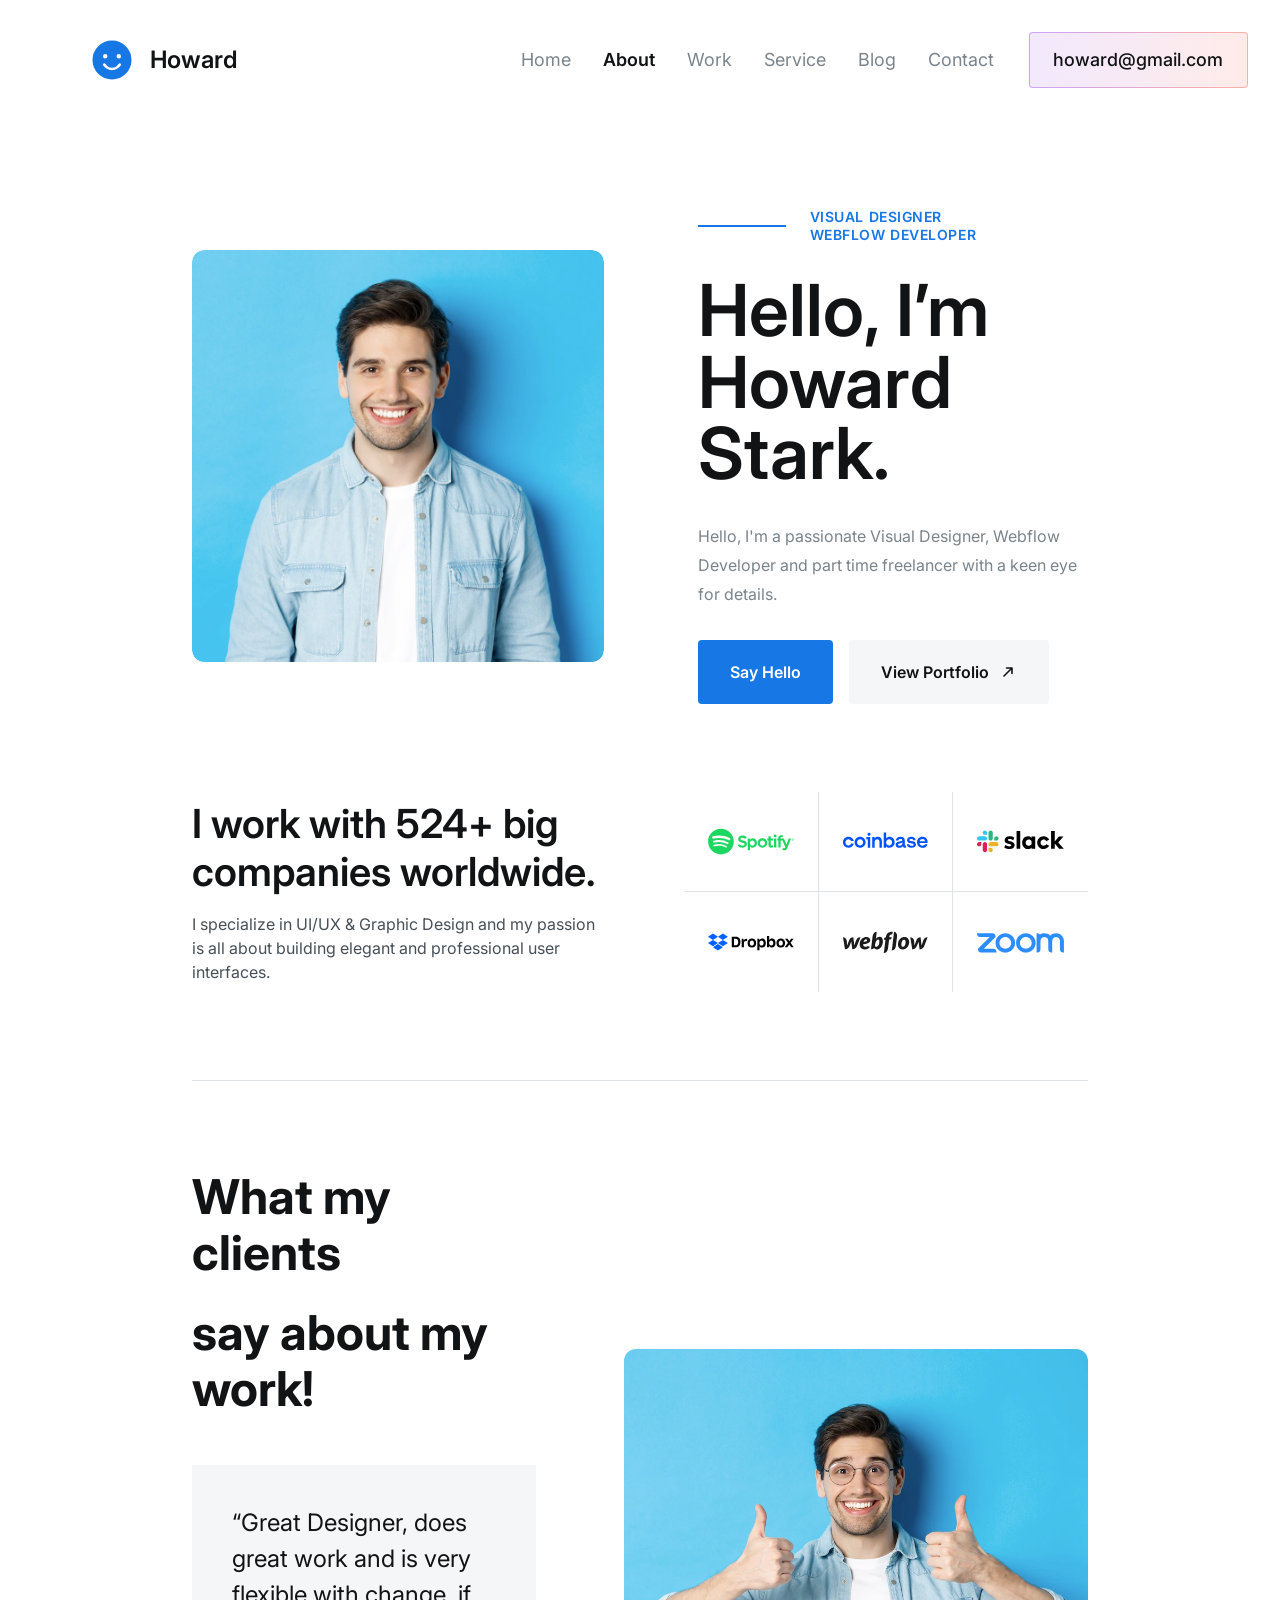
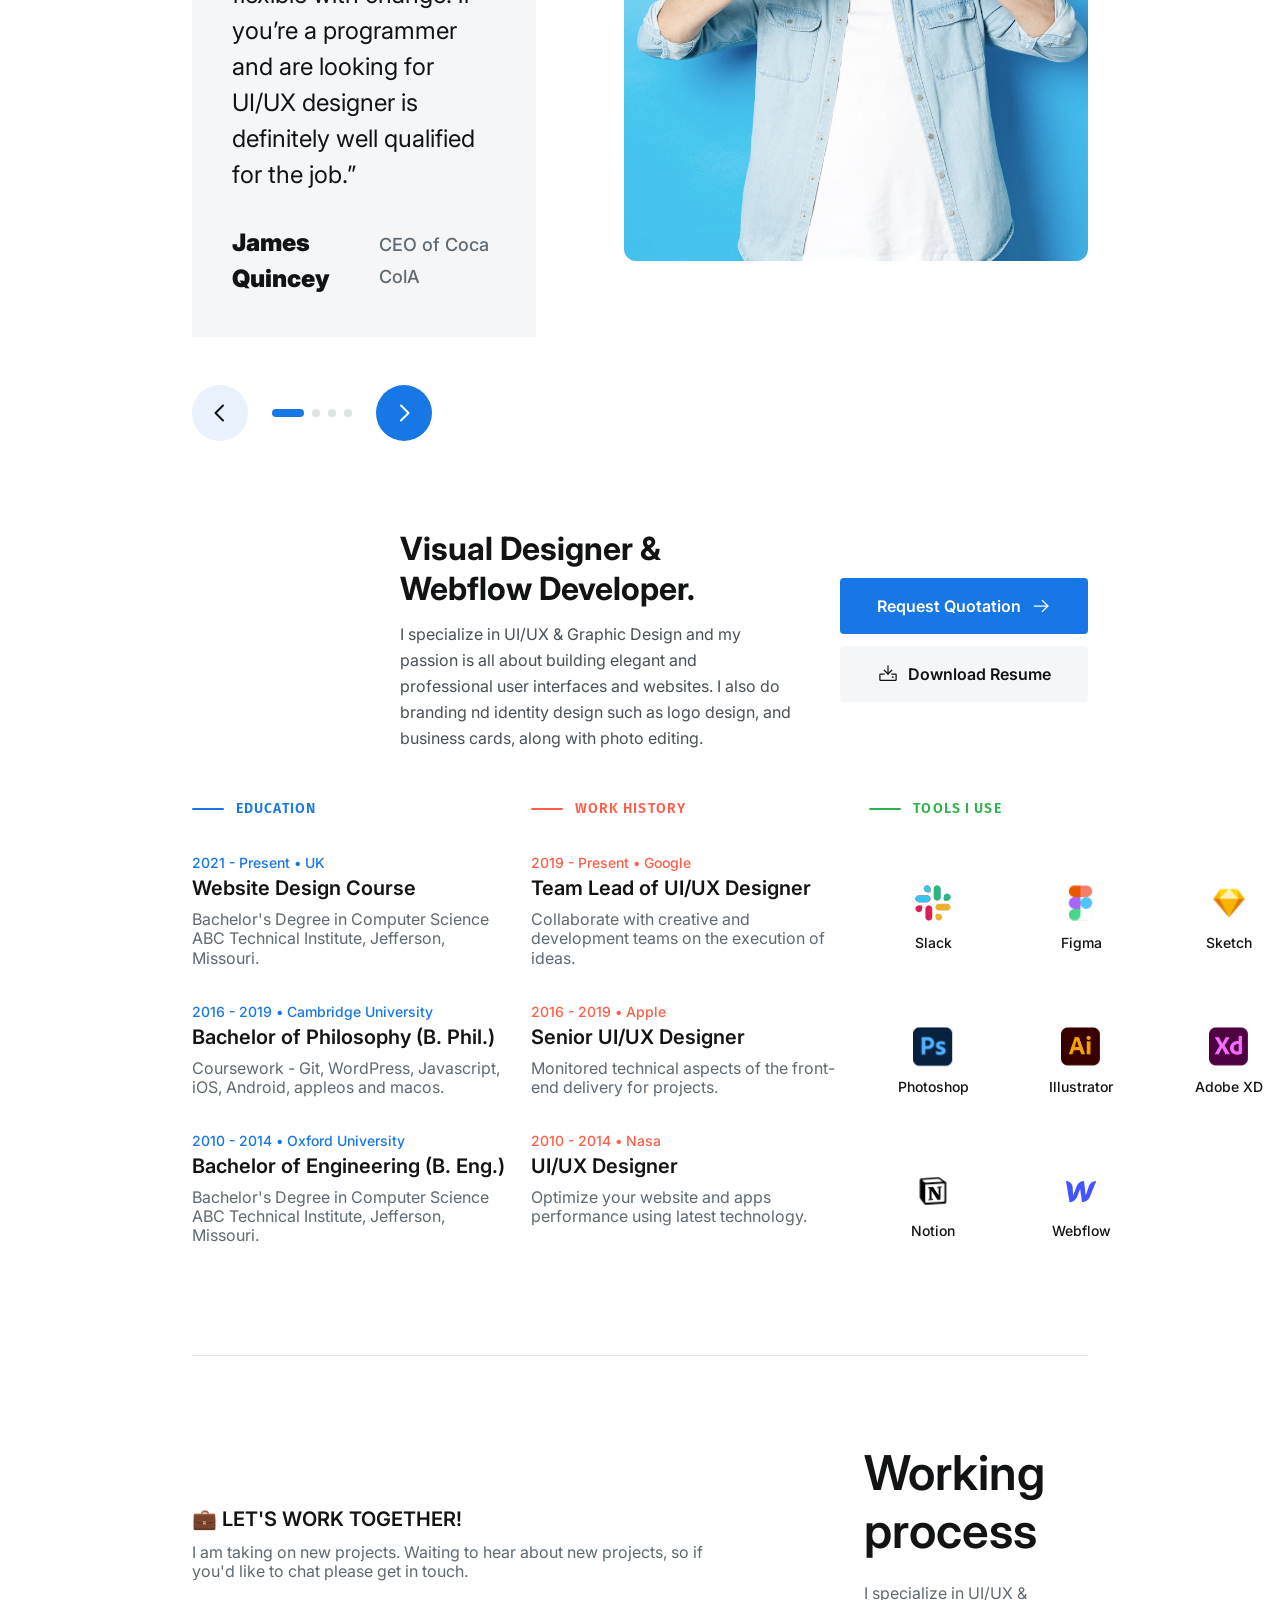
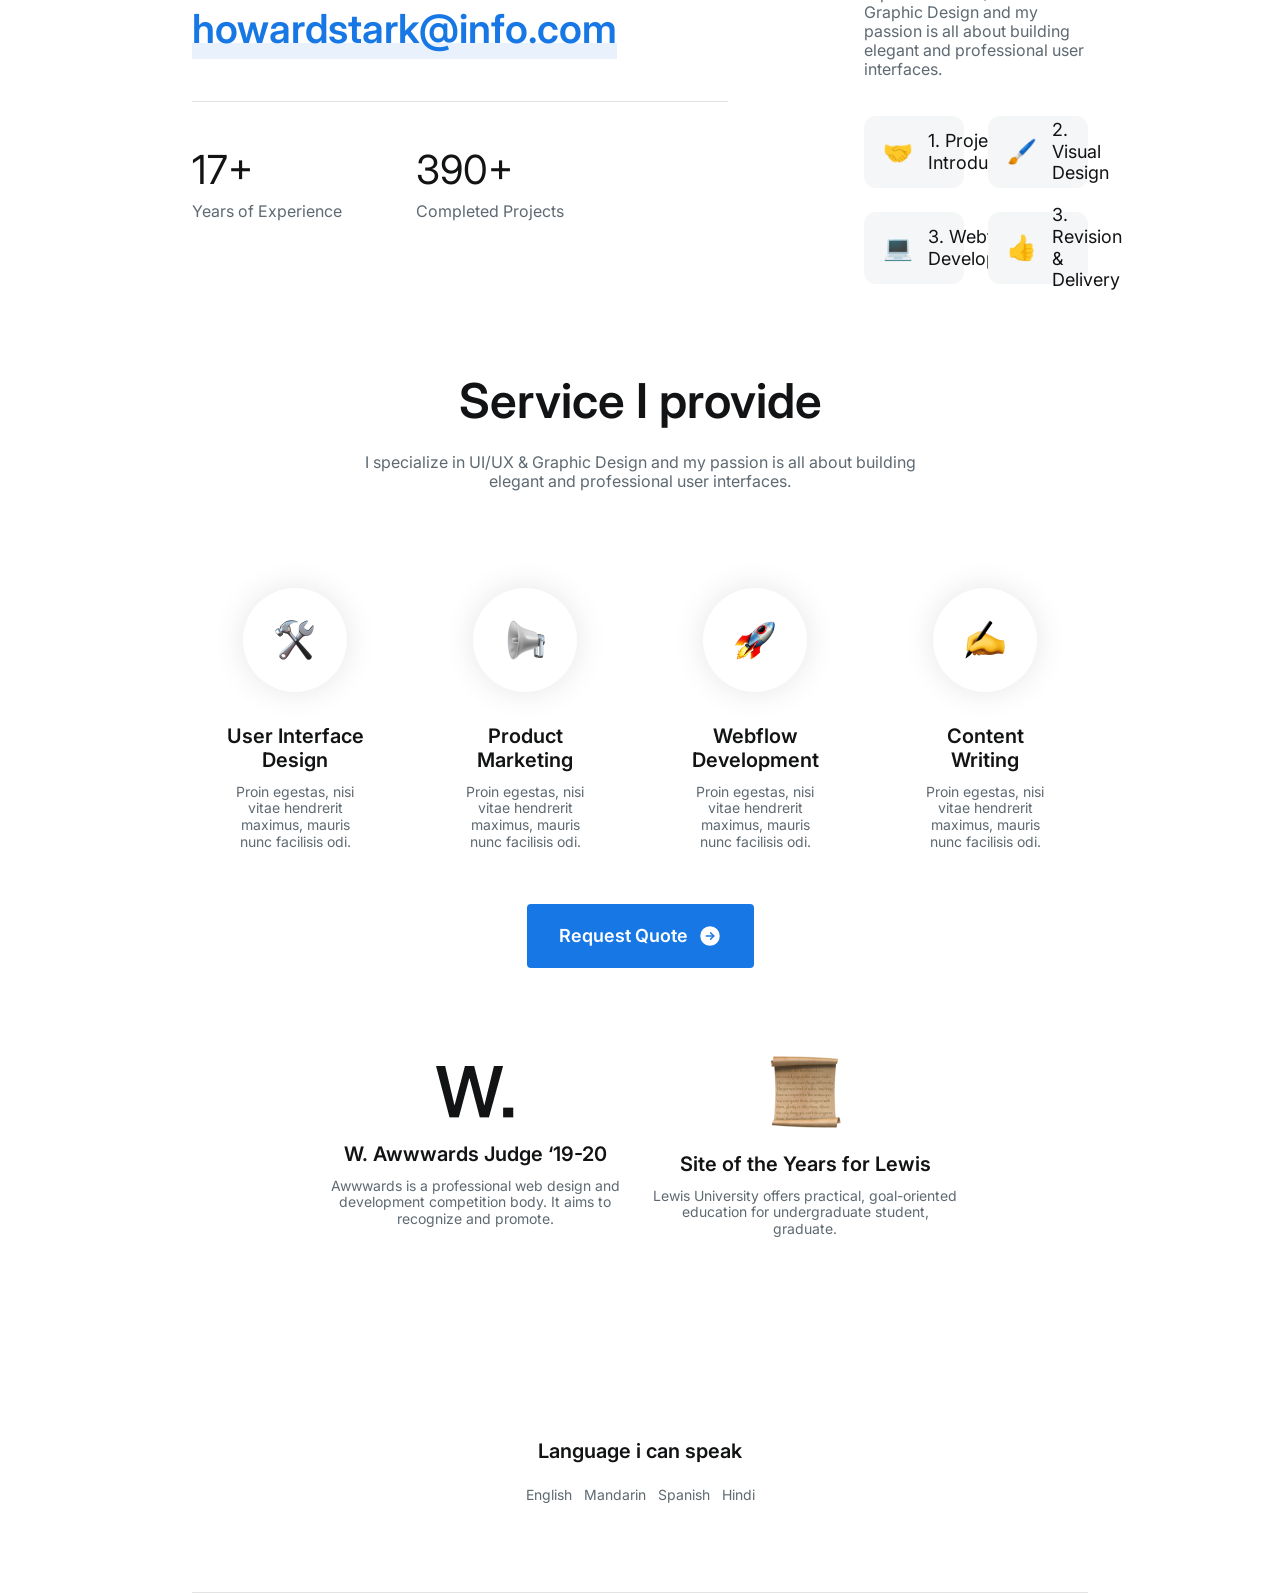
==== index.html @ 534e68c8 "Initial HTML version" ====
<!doctype html>
<html lang="vi">
  <head>
    <meta charset="UTF-8" />
    <meta name="viewport" content="width=device-width, initial-scale=1.0" />
    <title>Howard — Portfolio</title>
    <meta name="description" content="" />

    <link rel="preconnect" href="https://fonts.googleapis.com" />
    <link rel="preconnect" href="https://fonts.gstatic.com" crossorigin />
    <link
      href="https://fonts.googleapis.com/css2?family=Fira+Sans:wght@400;500;600;700&family=Inter:wght@400;500;600;700&family=Sora:wght@400;600;700&family=Work+Sans:wght@400;500;600;700&display=swap"
      rel="stylesheet"
    />

    <link rel="stylesheet" href="css/reset.css" />
    <link rel="stylesheet" href="css/variables.css" />
    <link rel="stylesheet" href="css/style.css" />
  </head>
  <body>
    <!-- ============ Navigation ============ -->
    <header class="navigation" id="navigation">
      <div class="navbar">
        <a href="#header" class="navbar__logo">
          <img src="assets/icons/smiling-face.svg" alt="" />
          <span class="logo-text">Howard</span>
        </a>
        <div class="navbar-right">
          <nav class="nav">
            <ul class="nav__list">
              <li><a href="#header">Home</a></li>
              <li><a href="#about" class="is-active">About</a></li>
              <li><a href="#personal">Work</a></li>
              <li><a href="#services">Service</a></li>
              <li><a href="#latest">Blog</a></li>
              <li><a href="#contact">Contact</a></li>
            </ul>
          </nav>
          <a class="navbar__mail" href="mailto:howard@gmail.com"
            >howard@gmail.com</a
          >
        </div>
      </div>
    </header>
    <!-- ============ Main ============ -->
    <main>
      <section class="Frame-554" id="header">
        <img src="assets/img/avatar1.svg" alt="Portrait of Howard Stark">
        <div class="Frame-554-text">
          <div class="Frame-554-roles">
            <span class="Frame-554-rule" aria-hidden="true"></span>
            <div class="Frame-554-role">
              <a href="#visual-designer">Visual Designer</a>
              <a href="#webflow-developer">Webflow Developer</a>
            </div>
          </div>
          <h1>Hello, I’m</h1>
          <h2>Howard Stark.</h2>
          <p>Hello, I'm a passionate Visual Designer, Webflow Developer and part time freelancer with a keen eye for details.</p>
          <div class="Frame-554-actions">
            <a href="#contact" class="Frame-554-btn Frame-554-btn--primary">Say Hello</a>
            <a href="#portfolio" class="Frame-554-btn Frame-554-btn--light">
              View Portfolio
              <svg width="18" height="18" viewBox="0 0 18 18" fill="none" aria-hidden="true">
                <path d="M5 13L13 5M13 5H7.5M13 5V10.5" stroke="currentColor" stroke-width="1.6" stroke-linecap="round" stroke-linejoin="round"/>
              </svg>
            </a>
          </div>
        </div>
      </section>

      <section class="company-logo" id="company-logo">
        <div class="company-logo-content" id="content">
          <h1>I work with 524+ big companies worldwide.</h1>
          <p>I specialize in UI/UX & Graphic Design and my passion is all about building elegant and professional user interfaces.</p>
        </div>
        <div class="company-logo-logo" id="logo">
          <img src="assets/icons/spotify.svg" alt="Spotify Logo">
          <img src="assets/icons/coinbase.svg" alt="Coinbase Logo">
          <img src="assets/icons/slack.svg" alt="Slack Logo">
          <img src="assets/icons/dropblock.svg" alt="Dropbox Logo">
          <img src="assets/icons/webflow.svg" alt="Webflow Logo">
          <img src="assets/icons/zoom.svg" alt="Zoom Logo">
        </div>
      </section>

      <div class="devider"></div>

      <section class="Frame-551" id="header">
        <div class="Frame-551-text">
          <div class="Frame-551-text-title">
            <h1>What my clients</h1>
            <h1>say about my work!</h1>
          </div>
          <div class="Frame-551-text-testimonial">
            <p>“Great Designer, does great work and is very flexible with change. if you’re a programmer and are looking for UI/UX designer is definitely well qualified for the job.”</p>
            <div class="Frame-551-text-testimonial-content">
              <p class="Frame-551-text-testimonial-content-name">James Quincey</p>
              <p class="Frame-551-text-testimonial-content-title">CEO of Coca ColA</p>
            </div>
          </div>
          <div class="Frame-551-text-actions">
            <button type="button" class="Frame-551-arrow" aria-label="Previous testimonial">
              <img src="assets/icons/arrow-button-left.svg" alt="">
            </button>
            <div class="Frame-551-positions" aria-label="Testimonial 1 of 4">
              <span class="Rectangle-30" aria-current="true"></span>
              <span class="Frame-551-position"></span>
              <span class="Frame-551-position"></span>
              <span class="Frame-551-position"></span>
            </div>
            <button type="button" class="Frame-551-arrow" aria-label="Next testimonial">
              <img src="assets/icons/arrow-button-right.svg" alt="">
            </button>
          </div>
        </div>
        <img src="assets/img/avatar2.svg" alt="Portrait of Howard Stark">
      </section>

      <section class="about-me" id="about-me">
        <div class="about">
          <img src="assets/img/avatar3.svg" alt="Portrait of Howard Stark">
          <div class="about-content">
            <h1>Visual Designer & Webflow Developer.</h1>
            <p>I specialize in UI/UX &amp; Graphic Design and my passion is all about building elegant and professional user interfaces and websites. I also do branding nd identity design such as logo design, and business cards, along with photo editing.</p>
          </div>
          <div class="about-button">
            <a href="#contact" class="about-button-primary">
              Request Quotation
              <img src="assets/icons/icon-arrowright.svg" alt="">
            </a>
            <a href="#contact" class="about-button-secondary">
              <img src="assets/icons/icon-download.svg" alt="">
              Download Resume
            </a>
          </div>
        </div>

        <div class="resume">
          <div class="education">
            <h2>Education</h2>
            <div class="education-content">
              <div class="education-content-heading">
                <div class="education-content-heading-funfact">
                  <p>2021 - Present</p>
                  <p>•</p>
                  <p>UK</p>
                </div>
                <h1>Website Design Course</h1>
              </div>
              <p>Bachelor's Degree in Computer Science ABC Technical Institute, Jefferson, Missouri.</p>
            </div>
            <div class="education-content">
              <div class="education-content-heading">
                <div class="education-content-heading-funfact">
                  <p>2016 - 2019</p>
                  <p>•</p>
                  <p>Cambridge University</p>
                </div>
                <h1>Bachelor of Philosophy (B. Phil.)</h1>
              </div>
              <p>Coursework - Git, WordPress, Javascript, iOS, Android, appleos and macos.</p>
            </div>
            <div class="education-content">
              <div class="education-content-heading">
                <div class="education-content-heading-funfact">
                  <p>2010 - 2014</p>
                  <p>•</p>
                  <p>Oxford University</p>
                </div>
                <h1>Bachelor of Engineering (B. Eng.)</h1>
              </div>
              <p>Bachelor's Degree in Computer Science ABC Technical Institute, Jefferson, Missouri.</p>
            </div>
          </div>
          <div class="work-history">
            <h2>Work History</h2>
            <div class="work-history-content">
              <div class="work-history-content-heading">
                <div class="work-history-content-heading-funfact">
                  <p>2019 - Present</p>
                  <p>•</p>
                  <p>Google</p>
                </div>
                <h1>Team Lead of UI/UX Designer</h1>
              </div>
              <p>Collaborate with creative and development teams on the execution of ideas.</p>
            </div>
            <div class="work-history-content">
              <div class="work-history-content-heading">
                <div class="work-history-content-heading-funfact">
                  <p>2016 - 2019</p>
                  <p>•</p>
                  <p>Apple</p>
                </div>
                <h1>Senior UI/UX Designer</h1>
              </div>
              <p>Monitored technical aspects of the front-end delivery for projects.</p>
            </div>
            <div class="work-history-content">
              <div class="work-history-content-heading">
                <div class="work-history-content-heading-funfact">
                  <p>2010 - 2014</p>
                  <p>•</p>
                  <p>Nasa</p>
                </div>
                <h1>UI/UX Designer</h1>
              </div>
              <p>Optimize your website and apps performance using latest technology.</p>
            </div>
          </div>
          <div class="tools-i-use">
            <h2>Tools i USE</h2>
            <div class="tools">
              <div class="tool">
                <img src="assets/icons/slack-vertical.svg" alt="Slack Logo">
                <p>Slack</p>
              </div>
              <div class="tool">
                <img src="assets/icons/figma-vertical.svg" alt="Figma Logo">
                <p>Figma</p>
              </div>
              <div class="tool">
                <img src="assets/icons/sketch-vertical.svg" alt="Sketch Logo">
                <p>Sketch</p>
              </div>
              <div class="tool">
                <img src="assets/icons/photoshop-vertical.svg" alt="Photoshop Logo">
                <p>Photoshop</p>
              </div>
              <div class="tool">
                <img src="assets/icons/illustrator-vertical.svg" alt="Illustrator Logo">
                <p>Illustrator</p>
              </div>
              <div class="tool">
                <img src="assets/icons/adobexd-vertical.svg" alt="Adobe XD Logo">
                <p>Adobe XD</p>
              </div>
              <div class="tool">
                <img src="assets/icons/notion-vertical.svg" alt="Notion Logo">
                <p>Notion</p>
              </div>
              <div class="tool">
                <img src="assets/icons/webflow-vertical.svg" alt="Webflow Logo">
                <p>Webflow</p>
              </div>
            </div>
          </div>
        </div>
      </section>
      <div class="devider"></div>

      <section class="working-process" id="working-process">
        <div class="contact-info">
          <div class="cta">
            <div class="cta-heading">
              <h1>💼 LET'S WORK TOGETHER!</h1>
              <p>I am taking on new projects. Waiting to hear about new projects, so if you'd like to chat please get in touch.</p>
            </div>
            <div class="cta-email">
              <p>howardstark@info.com</p>
              <div class="cta-email-underline"></div>
            </div>
          </div>
          <div class="contact-info-devider"></div>
          <div class="fun-fact">
            <div class="year-of-exp">
              <p>17+</p>
              <h1>Years of Experience</h1>
            </div>
            <div class="completed-projects">
              <p>390+</p>
              <h1>Completed Projects</h1>
            </div>
          </div>
        </div>
        <div class="content">
          <div class="content-heading">
            <h1>Working process</h1>
            <p>I specialize in UI/UX & Graphic Design and my passion is all about building elegant and professional user interfaces.</p>
          </div>
          <div class="content-process">
            <div class="content-process-item">
              <div class="content-process-item-icon">
                <p>🤝</p>
              </div>
              <p>1. Project Introduction</p>
            </div>
            <div class="content-process-item">
              <div class="content-process-item-icon">
                <p>🖌️</p>
              </div>
              <p>2. Visual Design</p>
            </div>
            <div class="content-process-item">
              <div class="content-process-item-icon">
                <p>💻️</p>
              </div>
              <p>3. Webflow Development</p>
            </div>
            <div class="content-process-item">
              <div class="content-process-item-icon">
                <img src="assets/icons/service-icon1.svg" alt="">
                <p>👍️</p>
              </div>
              <p>3. Revision & Delivery</p>
            </div>
          </div>
        </div>
      </section>

      <section class="service" id="service">
        <div class="service-heading">
          <h1>Service I provide</h1>
          <p>I specialize in UI/UX & Graphic Design and my passion is all about building elegant and professional user interfaces.</p>
        </div>
        <div class="service-card">
          <div class="service-card-item">
            <div class="service-card-item-icon">
              <img src="assets/icons/service-icon1.png" alt="">
              <div class="service-card-item-icon-background"></div>
            </div>
            <div class="service-card-item-content">
              <h1>User Interface Design</h1>
              <p>Proin egestas, nisi vitae hendrerit maximus, mauris nunc facilisis odi.</p>
            </div>
          </div>
          <div class="service-card-item">
            <div class="service-card-item-icon">
              <img src="assets/icons/service-icon2.png" alt="">
              <div class="service-card-item-icon-background"></div>
            </div>
            <div class="service-card-item-content">
              <h1>Product Marketing</h1>
              <p>Proin egestas, nisi vitae hendrerit maximus, mauris nunc facilisis odi.</p>
            </div>
          </div>
          <div class="service-card-item">
            <div class="service-card-item-icon">
              <img src="assets/icons/service-icon3.png" alt="">
              <div class="service-card-item-icon-background"></div>
            </div>
            <div class="service-card-item-content">
              <h1>Webflow Development</h1>
              <p>Proin egestas, nisi vitae hendrerit maximus, mauris nunc facilisis odi.</p>
            </div>
          </div>
          <div class="service-card-item">
            <div class="service-card-item-icon">
              <img src="assets/icons/service-icon4.png" alt="">
              <div class="service-card-item-icon-background"></div>
            </div>
            <div class="service-card-item-content">
              <h1>Content Writing</h1>
              <p>Proin egestas, nisi vitae hendrerit maximus, mauris nunc facilisis odi.</p>
            </div>
          </div>
        </div>
        <div class="service-button">
          <a href="#contact" class="service-button-primary">
            Request Quote
            <img src="assets/icons/arrow-whitecycle-right.svg"">
          </a>
        </div>
      </section>

      <section class="awards" id="awards">
        <div class="awards-card">
          <div class="awards-card-item">
            <img src="assets/icons/award-icon1.png" alt="">
            <div class="awards-card-item-content">
              <h1>W. Awwwards Judge ‘19-20</h1>
              <p>Awwwards is a professional web design and development competition body. It aims to recognize and promote.</p>
            </div>
          </div>
          <div class="awards-card-item">
            <img src="assets/icons/award-icon2.png" alt="">
            <div class="awards-card-item-content">
              <h1>Site of the Years for Lewis</h1>
              <p>Lewis University offers practical, goal-oriented education for undergraduate student, graduate.</p>
            </div>
          </div>
        </div>  
        <div class="awards-content">
          <div class="awards-content-heading">
            <h1>My achievments</h1>
            <p>Awwwards is a professional web design and development competition body. It aims to recognize and promote. Sed semper, felis at facilisis auctor, justo eros vulputate nulla, dapibus suscipit augue ex id dui. Integer a elit id enim eleifend tristique sed vel sem. Donec sodales urna sit amet mauris volutpat pellentesque. Suspendisse potenti. In ornare convallis nisi ut viverra.</p>
          </div>
          <div class="awards-content-language">
            <h1>Language i can speak</h1>
            <div class="awards-content-language-list">
              <p>English</p>
              <p>Mandarin</p>
              <p>Spanish</p>
              <p>Hindi</p>
            </div>
          </div>
        </div>
      </section>
      <div class="devider"></div>
    </main>
  </body>
</html>


<!-- Howard
Home
About
Work
Service
Blog
Contact
howard@gmail.com
Visual Designer
Webflow Developer
Hello, I’m
Howard Stark.
Hello, I'm a passionate Visual Designer, Webflow Developer and part time freelancer with a keen eye for details.
Say Hello
View Portfolio
I work with 524+ big companies worldwide.
I specialize in UI/UX & Graphic Design and my passion is all about building elegant and professional user interfaces.

“Great Designer, does great work and is very flexible with change. if you’re a programmer and are looking for UI/UX designer is definitely well qualified for the job.”
James Quincey
CEO of Coca ColA
Visual Designer & Webflow Developer.
Request Quotation
I specialize in UI/UX & Graphic Design and my passion is all about building elegant and professional user interfaces and websites. I also do branding nd identity design such as logo design, and business cards, along with photo editing.
Download Resume
Education
Work History
Tools i USE
2021 - Present
•
UK
2019 - Present
•
Google
Website Design Course
Team Lead of UI/UX Designer
Bachelor's Degree in Computer Science ABC Technical Institute, Jefferson, Missouri.
Collaborate with creative and development teams on the execution of ideas.
Slack
Figma
Sketch
2016 - 2019
•
Cambridge University
2016 - 2019
•
Apple
Bachelor of Philosophy (B. Phil.)
Senior UI/UX Designer
Coursework - Git, WordPress, Javascript, iOS, Android, appleos and macos.
Monitored technical aspects of the front-end delivery for projects.
Photoshop
Illustrator
Adobe XD
2010 - 2014
•
Oxford University
2010 - 2014
•
Nasa
Bachelor of Engineering (B. Eng.)
UI/UX Designer
Bachelor's Degree in Computer Science ABC Technical Institute, Jefferson, Missouri.
Optimize your website and apps performance using latest technology.
Notion
Webflow
💼 Let’s work together!
Working process
I am taking on new projects. Waiting to hear about new projects, so if you'd like to chat please get in touch.
I specialize in UI/UX & Graphic Design and my passion is all about building elegant and professional user interfaces.
howardstark@info.com
🤝
🤝
1. Project Introduction
🖌️
🖌️
2. Visual Design
17+
390+
💻️
3. Webflow Development
👍️
3. Revision & Delivery
Years of Experience
Completed Projects
💻
👍️
Service I provide
I specialize in UI/UX & Graphic Design and my passion is all about building elegant and professional user interfaces.
🛠️
📢
🚀
✍
🛠️
📢
🚀
✍
User Interface Design
Product Marketing
Webflow Development
Content Writing
Proin egestas, nisi vitae hendrerit maximus, mauris nunc facilisis odi.
Proin egestas, nisi vitae hendrerit maximus, mauris nunc facilisis odi.
Proin egestas, nisi vitae hendrerit maximus, mauris nunc facilisis odi.
Proin egestas, nisi vitae hendrerit maximus, mauris nunc facilisis odi.
Request Quote
W.
Awwwards Judge ‘19-20
My achievments
Awwwards is a professional web design and development competition body. It aims to recognize and promote.
Sed semper, felis at facilisis auctor, justo eros vulputate nulla, dapibus suscipit augue ex id dui. Integer a elit id enim eleifend tristique sed vel sem. Donec sodales urna sit amet mauris volutpat pellentesque. Suspendisse potenti. In ornare convallis nisi ut viverra.
📜
Site of the Years for Lewis
Language i can speak
Lewis University offers practical, goal-oriented education for undergraduate student, graduate.
English
Mandarin
Spanish
Hindi
Latest case studies
WEBSITE
Relik - Admin Dashboard
👉 Relik is a beautiful, simple, developer-friendly, highly customizable admin dashboard template with a 💎 high-quality UI & well-organized Figma file🔥.
Case Study
View all projects
Have a project idea in mind.
Get in touch and let's chat!
Email Address
Phone Number
Available on Fiverr.
howardstark@info.com
(406) 555-0120
howard.stark123
Request Quote
All Content © 2006-Current Howard Stark and Respective Copyright Holders. -->
---- css/variables.css ----
:root {
    /* ---- COLOR ---- */

    /* ---- Colors (main) ---- */
    --color-main50: #E8F1FC; 
    --color-main100: #D1E4FA; 
    --color-main200: #A2C9F5; 
    --color-main300: #74ADEF; 
    --color-main400: #4592EA; 
    --color-main500: #1777E5; 
    --color-main600: #125FB7; 
    --color-main700: #0E4789; 
    --color-main800: #09305C; 
    --color-main900: #05182E; 
    /* ---- Colors (product) ---- */
    --color-product50: #E6F8FF; 
    --color-product100: #CCF1FF; 
    --color-product200: #99E4FF; 
    --color-product300: #66D6FF; 
    --color-product400: #33C9FF; 
    --color-product500: #00BBFF; 
    --color-product600: #0096CC; 
    --color-product700: #007099; 
    --color-product800: #004B66; 
    --color-product900: #002533; 
    /* ---- Colors (resume) ---- */
    --color-resume50: #FAEEEE; 
    --color-resume100: #F5DEDD; 
    --color-resume200: #ECBDBB; 
    --color-resume300: #E29B99; 
    --color-resume400: #D97A77; 
    --color-resume500: #CF5955; 
    --color-resume600: #A64744; 
    --color-resume700: #7C3533; 
    --color-resume800: #532422; 
    --color-resume900: #291211; 
    /* ---- Colors (ceo) ---- */
    --color-ceo50: #FFEFED; 
    --color-ceo100: #FFDFDB; 
    --color-ceo200: #FFBFB6; 
    --color-ceo300: #FF9F92; 
    --color-ceo400: #FF7F6D; 
    --color-ceo500: #FF5F49; 
    --color-ceo600: #CC4C3A; 
    --color-ceo700: #99392C; 
    --color-ceo800: #66261D; 
    --color-ceo900: #33130F;
    /* ---- Colors (ceo-2) ---- */
    --color-ceo-2-50: #EBEFF7; 
    --color-ceo-2-100: #CFD8E5; 
    --color-ceo-2-200: #A9B9CC; 
    --color-ceo-2-300: #889BB6; 
    --color-ceo-2-400: #6D84A6; 
    --color-ceo-2-500: #536D97; 
    --color-ceo-2-600: #3E5985; 
    --color-ceo-2-700: #274577; 
    --color-ceo-2-800: #153367; 
    --color-ceo-2-900: #0D2159;
    /* ---- Colors (dev) ---- */
    --color-dev50: #FEFBEF; 
    --color-dev100: #FDF8DF; 
    --color-dev200: #FAF1C0; 
    --color-dev300: #F8E9A0; 
    --color-dev400: #F5E281; 
    --color-dev500: #F3DB61; 
    --color-dev600: #C2AF4E; 
    --color-dev700: #92833A; 
    --color-dev800: #615827; 
    --color-dev900: #312C13;
    /* ---- Colors (dev-2) ---- */
    --color-dev-2-50: #E9F0EC; 
    --color-dev-2-100: #D3E2DA; 
    --color-dev-2-200: #A7C4B4; 
    --color-dev-2-300: #7BA78F; 
    --color-dev-2-400: #4F8969; 
    --color-dev-2-500: #236C44; 
    --color-dev-2-600: #1C5636; 
    --color-dev-2-700: #154129; 
    --color-dev-2-800: #0E2B1B; 
    --color-dev-2-900: #07160E;
        /* ---- Colors (gray) ---- */
    --color-gray50: #F5F6F7; 
    --color-gray100: #DFE3E5; 
    --color-gray200: #BABFC3; 
    --color-gray300: #9AA1A6; 
    --color-gray400: #7B848B; 
    --color-gray500: #5E6971; 
    --color-gray600: #485057; 
    --color-gray700: #353A3E; 
    --color-gray800: #222628; 
    --color-gray900: #121314;
    --color-white: #FFFFFF;
    /* ---- Colors (uiux) ---- */
    --color-uiux50: #F4EDFE; 
    --color-uiux100: #E9DBFC; 
    --color-uiux200: #D3B6FA; 
    --color-uiux300: #BE92F7; 
    --color-uiux400: #A86DF5; 
    --color-uiux500: #9249F2; 
    --color-uiux600: #753AC2; 
    --color-uiux700: #582C91; 
    --color-uiux800: #3A1D61; 
    --color-uiux900: #1D0F30;
    /* ---- Colors (doctor) ---- */
    --color-doctor50: #FFFBE8; 
    --color-doctor100: #FFF7D1; 
    --color-doctor200: #FFF0A3; 
    --color-doctor300: #FFE876; 
    --color-doctor400: #FFE148; 
    --color-doctor500: #FFD91A; 
    --color-doctor600: #CCAE15; 
    --color-doctor700: #998210; 
    --color-doctor800: #66570A; 
    --color-doctor900: #332B05;
    /* ---- Colors (photo) ---- */
    --color-photo50: #EAF7ED; 
    --color-photo100: #D5F0DB; 
    --color-photo200: #ABE0B7; 
    --color-photo300: #81D192; 
    --color-photo400: #57C16E; 
    --color-photo500: #2DB24A; 
    --color-photo600: #248E3B; 
    --color-photo700: #1B6B2C; 
    --color-photo800: #12471E; 
    --color-photo900: #09240F;

    /* ---- TYPOGRAPHY ---- */

    --font-main: "Inter";
    --font-product-design: "Work Sans";
    --font-ceo: "Satoshi";
    --font-resume: "Fira Sans";
    --font-dev: "Inter";


    --main-display1: 600 80px/1.2 var(--font-main); color: var(--color-gray900);
    --main-h1: 600 48px/1.2 var(--font-main); color: var(--color-gray900);
    --main-h2: 600 40px/1.2 var(--font-main); color: var(--color-gray900);
    --main-h3: 600 32px/1.2 var(--font-main); color: var(--color-gray900);
    --main-h4: 600 24px/1.2 var(--font-main); color: var(--color-gray900);
    --main-h5: 600 18px/1.2 var(--font-main); color: var(--color-gray900);

    --main-cap1: 600 20px/1.2 var(--font-main); color: var(--color-gray900);
    --main-cap2: 600 18px/1.2 var(--font-main); color: var(--color-gray900);
    --main-cap3: 600 16px/1.2 var(--font-main); color: var(--color-gray900);
    --main-cap4: 600 14px/1.2 var(--font-main); color: var(--color-gray900);
    --main-cap5: 600 12px/1.2 var(--font-main); color: var(--color-gray900);
    --main-cap6: 600 10px/1.2 var(--font-main); color: var(--color-gray900);

    --main-body-xxl-400: 400 24px/1.2 var(--font-main); color: var(--color-gray900);
    --main-body-xxl-500: 500 24px/1.2 var(--font-main); color: var(--color-gray900);

    --main-body-xl-400: 400 20px/1.2 var(--font-main); color: var(--color-gray900);
    --main-body-xl-500: 500 20px/1.2 var(--font-main); color: var(--color-gray900);

    --main-body-large-400: 400 18px/1.2 var(--font-main); color: var(--color-gray900);
    --main-body-large-500: 500 18px/1.2 var(--font-main); color: var(--color-gray900);

    --main-body-regular-400: 400 16px/1.2 var(--font-main); color: var(--color-gray900);
    --main-body-regular-500: 500 16px/1.2 var(--font-main); color: var(--color-gray900);

    --main-body-small-400: 400 14px/1.2 var(--font-main); color: var(--color-gray900);
    --main-body-small-500: 500 14px/1.2 var(--font-main); color: var(--color-gray900);

    --main-body-xs-400: 400 12px/1.2 var(--font-main); color: var(--color-gray900);
    --main-body-xs-500: 500 12px/1.2 var(--font-main); color: var(--color-gray900);

    --ceo-display1: 900 80px/1.2 var(--font-main); color: var(--color-ceo-2-900);
    --ceo-display2: 900 72px/1.2 var(--font-main); color: var(--color-ceo-2-900);

    --ceo-h1: 900 56px/1.2 var(--font-ceo); color: var(--color-ceo-2-900);
    --ceo-h2: 900 48px/1.2 var(--font-ceo); color: var(--color-ceo-2-900);
    --ceo-h3: 900 40px/1.2 var(--font-ceo); color: var(--color-ceo-2-900);
    --ceo-h4: 900 32px/1.2 var(--font-ceo); color: var(--color-ceo-2-900);
    --ceo-h5: 900 24px/1.2 var(--font-ceo); color: var(--color-ceo-2-900);
    --ceo-h6: 900 16px/1.2 var(--font-ceo); color: var(--color-ceo-2-900);

    --ceo-cap1: 700 20px/1.2 var(--font-ceo); color: var(--color-ceo-2-900);
    --ceo-cap2: 700 18px/1.2 var(--font-ceo); color: var(--color-ceo-2-900);
    --ceo-cap3: 700 16px/1.2 var(--font-ceo); color: var(--color-ceo-2-900);
    --ceo-cap4: 700 14px/1.2 var(--font-ceo); color: var(--color-ceo-2-900);
    --ceo-cap5: 700 12px/1.2 var(--font-ceo); color: var(--color-ceo-2-900);
    --ceo-cap6: 700 10px/1.2 var(--font-ceo); color: var(--color-ceo-2-900);

    --ceo-body-xxl-400: 400 24px/1.2 var(--font-ceo); color: var(--color-ceo-2-900);
    --ceo-body-xxl-500: 500 24px/1.2 var(--font-ceo); color: var(--color-ceo-2-900);
    --ceo-body-xxl-700: 700 24px/1.2 var(--font-ceo); color: var(--color-ceo-2-900);  

    --ceo-body-xl-400: 400 20px/1.2 var(--font-ceo); color: var(--color-ceo-2-900);
    --ceo-body-xl-500: 500 20px/1.2 var(--font-ceo); color: var(--color-ceo-2-900);
    --ceo-body-xl-700: 700 20px/1.2 var(--font-ceo); color: var(--color-ceo-2-900);

    --ceo-body-large-400: 400 18px/1.2 var(--font-ceo); color: var(--color-ceo-2-900);
    --ceo-body-large-500: 500 18px/1.2 var(--font-ceo); color: var(--color-ceo-2-900);
    --ceo-body-large-700: 700 18px/1.2 var(--font-ceo); color: var(--color-ceo-2-900);

    --ceo-body-regular-400: 400 16px/1.2 var(--font-ceo); color: var(--color-ceo-2-900);
    --ceo-body-regular-500: 500 16px/1.2 var(--font-ceo); color: var(--color-ceo-2-900);
    --ceo-body-regular-700: 700 16px/1.2 var(--font-ceo); color: var(--color-ceo-2-900);

    --ceo-body-small-400: 400 14px/1.2 var(--font-ceo); color: var(--color-ceo-2-900);
    --ceo-body-small-500: 500 14px/1.2 var(--font-ceo); color: var(--color-ceo-2-900);
    --ceo-body-small-700: 700 14px/1.2 var(--font-ceo); color: var(--color-ceo-2-900);

    --ceo-body-xs-400: 400 12px/1.2 var(--font-ceo); color: var(--color-ceo-2-900);
    --ceo-body-xs-500: 500 12px/1.2 var(--font-ceo); color: var(--color-ceo-2-900);
    --ceo-body-xs-700: 700 12px/1.2 var(--font-ceo); color: var(--color-ceo-2-900);

    --product-design-h1: 700 56px/1.2 var(--font-product-design); color: var(--color-gray-900);
    --product-design-h2: 700 48px/1.2 var(--font-product-design); color: var(--color-gray-900);
    --product-design-h3: 700 40px/1.2 var(--font-product-design); color: var(--color-gray-900);
    --product-design-h4: 700 32px/1.2 var(--font-product-design); color: var(--color-gray-900);
    --product-design-h5: 700 24px/1.2 var(--font-product-design); color: var(--color-gray-900);
    --product-design-h6: 700 16px/1.2 var(--font-product-design); color: var(--color-gray-900);

    --product-design-cap1: 500 20px/1.2 var(--font-product-design); color: var(--color-gray-900);
    --product-design-cap2: 500 18px/1.2 var(--font-product-design); color: var(--color-gray-900);
    --product-design-cap3: 500 16px/1.2 var(--font-product-design); color: var(--color-gray-900);
    --product-design-cap4: 500 14px/1.2 var(--font-product-design); color: var(--color-gray-900);
    --product-design-cap5: 500 12px/1.2 var(--font-product-design); color: var(--color-gray-900);
    --product-design-cap6: 500 10px/1.2 var(--font-product-design); color: var(--color-gray-900);

    --product-design-body-xxl-400: 400 24px/1.2 var(--font-product-design); color: var(--color-gray-900);
    --product-design-body-xxl-500: 500 24px/1.2 var(--font-product-design); color: var(--color-gray-900);
    --product-design-body-xxl-600: 600 24px/1.2 var(--font-product-design); color: var(--color-gray-900);

    --product-design-body-xl-400: 400 20px/1.2 var(--font-product-design); color: var(--color-gray-900);
    --product-design-body-xl-500: 500 20px/1.2 var(--font-product-design); color: var(--color-gray-900);
    --product-design-body-xl-600: 600 20px/1.2 var(--font-product-design); color: var(--color-gray-900);

    --product-design-body-large-400: 400 18px/1.2 var(--font-product-design); color: var(--color-gray-900);
    --product-design-body-large-500: 500 18px/1.2 var(--font-product-design); color: var(--color-gray-900);
    --product-design-body-large-600: 600 18px/1.2 var(--font-product-design); color: var(--color-gray-900);

    --product-design-body-regular-400: 400 16px/1.2 var(--font-product-design); color: var(--color-gray-900);
    --product-design-body-regular-500: 500 16px/1.2 var(--font-product-design); color: var(--color-gray-900);
    --product-design-body-regular-600: 600 16px/1.2 var(--font-product-design); color: var(--color-gray-900);

    --product-design-body-small-400: 400 14px/1.2 var(--font-product-design); color: var(--color-gray-900);
    --product-design-body-small-500: 500 14px/1.2 var(--font-product-design); color: var(--color-gray-900);
    --product-design-body-small-600: 600 14px/1.2 var(--font-product-design); color: var(--color-gray-900);

    --product-design-body-xs-400: 400 12px/1.2 var(--font-product-design); color: var(--color-gray-900);
    --product-design-body-xs-500: 500 12px/1.2 var(--font-product-design); color: var(--color-gray-900);
    --product-design-body-xs-600: 600 12px/1.2 var(--font-product-design); color: var(--color-gray-900);

    --dev-display1: 700 64px/1.2 var(--font-dev); color: var(--color-gray-900);
    --dev-h1: 700 48px/1.2 var(--font-dev); color: var(--color-gray-900);
    --dev-h1: 700 44px/1.2 var(--font-dev); color: var(--color-gray-900);
    --dev-h1: 700 36px/1.2 var(--font-dev); color: var(--color-gray-900);
    --dev-h1: 700 32px/1.2 var(--font-dev); color: var(--color-gray-900);
    --dev-h5: 700 24px/1.2 var(--font-dev); color: var(--color-gray-900);

    --dev-button-medium: 700 16px/1.2 var(--font-dev); color: var(--color-gray-900);
    --dev-button-small: 700 14px/1.2 var(--font-dev); color: var(--color-gray-900);

    --dev-cap1: 600 20px/1.2 var(--font-dev); color: var(--color-gray-900);
    --dev-cap2: 600 18px/1.2 var(--font-dev); color: var(--color-gray-900);
    --dev-cap3: 600 16px/1.2 var(--font-dev); color: var(--color-gray-900);
    --dev-cap4: 600 14px/1.2 var(--font-dev); color: var(--color-gray-900);
    --dev-cap5: 600 12px/1.2 var(--font-dev); color: var(--color-gray-900);
    --dev-cap6: 600 10px/1.2 var(--font-dev); color: var(--color-gray-900);


}
---- css/style.css ----
body {
    background: #FFFFFF;
    color: rgba(255, 255, 255, 1);
    display: flex;
    flex-direction: column;
    align-items: center;
    padding: 0px;
    margin-top: 50px;
    position: relative;
    width: 100%;
    margin: 0 auto;
    max-width: 1920px;
}

.about, .resume, .awards, .service, .personal, .lastest {
    padding-inline: var(--pad-x);
}

.header {
    display: flex;
    flex-direction: column;
    align-items: center;
    padding: 0px;
    gap: 88px;

    width: 1920px;
    height: 1368px;
    flex: none;
    order: 0;
    flex-grow: 0;
}
.navbar{
    /* Navigation */

    /* Auto layout */
    display: flex;
    flex-direction: row;
    justify-content: space-between;
    align-items: center;
    padding: 32px 300px;
    gap: 282px;
    width: 100%;
    margin: 0 auto;
    max-width: 1920px;
    height: 120px;


    /* Inside auto layout */
    flex: none;
    order: 0;
    flex-grow: 0;
}


.navbar__logo {
    display: flex;
    flex-direction: row;
    justify-content: flex-start;
    align-items: center;
    padding: 0px;
    gap: 12px;

    margin: 0 auto;
    width: 100%;
    margin: 0 auto;
    max-width: 151px;
    height: 48px;

    flex: none;
    order: 0;
    flex-grow: 0;

}
.navbar__logo img {
    width: 100%;
    margin: 0 auto;
    max-width: 48px;
    height: 48px;
    flex: none;
    order: 0;
    flex-grow: 0;
}
.logo-text {
    width: 100%;
    margin: 0 auto;
    max-width: 91px;
    height: 32px;
    font-family: var(--font-main);
    font-style: normal;
    font-weight: 600;
    font-size: 24px;
    line-height: 32px;
    text-align: center;
    color: #121314;
    flex: none;
    order: 1;
    flex-grow: 0;

}
.navbar-right {
    display: flex;
    flex-direction: row;
    align-items: center;
    padding: 0px;
    gap: 32px;

    margin: 0 auto;
    width: 100%;
    margin: 0 auto;
    max-width: 730px;
    height: 56px;

    flex: none;
    order: 1;
    flex-grow: 0;

}
.nav__list {
    display: flex; 
    gap: 32px; 
}
.nav__list a{
    width: 100%;
    margin: 0 auto;
    max-width: 51px;
    height: 26px;

    font-family: var(--font-main);
    font-style: normal;
    font-weight: 400;
    font-size: 18px;
    line-height: 26px;
    text-align: center;
    color: #7B848B;
    flex: none;
    order: 0;
    flex-grow: 0;
    &:hover{
        color:#24272b;
    } 
}
.nav__list a.is-active {
    width: 100%;
    margin: 0 auto;
    max-width: 54px;
    height: 26px;
    font-family: var(--font-main);
    font-style: normal;
    font-weight: 600;
    font-size: 18px;
    line-height: 26px;
    text-align: center;
    color: #121314;
    flex: none;
    order: 1;
    flex-grow: 0;

}

.navbar__mail {
    box-sizing: border-box;
    display: flex;
    flex-direction: row;
    justify-content: center;
    align-items: center;
    padding: 0px 24px;

    width: 100%;
    margin: 0 auto;
    max-width: 219px;
    height: 56px;

    background: linear-gradient(90deg, rgba(146, 73, 242, 0.12) 0%, rgba(255, 95, 73, 0.12) 100%);
    border: 1px solid transparent;
    border-radius: 4px;
    background:
        linear-gradient(90deg, rgba(146, 73, 242, 0.12) 0%, rgba(255, 95, 73, 0.12) 100%) padding-box,
        linear-gradient(#fff, #fff) padding-box,
        linear-gradient(90deg, rgba(146, 73, 242, 0.5) 0%, rgba(255, 95, 73, 0.5) 100%) border-box;
    background-origin: border-box;

    font-family: var(--font-main);
    font-style: normal;
    font-weight: 500;
    font-size: 18px;
    line-height: 26px;
    text-align: center;
    white-space: nowrap;
    color: #121314;

    flex: none;
    order: 6;
    flex-grow: 0;
}

.devider {
    width: 100%;
    height: 1px;
    background: #DFE3E5;
}

/* ============ (Frame-554) ============ */
main { 
    width: 70%; 
    display: flex;
    flex-direction: column;
    align-items: center;
    justify-content: center;
    gap: 88px;
}

.Frame-554 {
    width: 100%;
    max-width: 1320px;
    margin-top: 88px;
    color: rgba(255, 255, 255, 1);
    display: flex;
    flex-direction: row;
    align-items: center;
    justify-content: center;
    align-items: center;
    gap: clamp(32px, 7.3vw, 140px);
    padding: 0 var(--pad-x);
}

.Frame-554 > img {
    width: 536px;
    max-width: 46%;
    height: auto;
    max-height: none;
    aspect-ratio: 1 / 1;
    flex: 0 1 auto;
    object-fit: cover;
    border-radius: 12px;
}

.Frame-554-text {
    display: flex;
    flex-direction: column;
    align-items: flex-start;
    min-width: 0;
    flex: 1 1 auto;
    width: auto;
    height: auto;
    padding: 0;
    gap: 0;
}

.Frame-554-roles {
    display: flex;
    flex-direction: row;
    align-items: center;
    gap: 24px;
}

.Frame-554-rule {
    width: 88px;
    height: 2px;
    flex: none;
    background: #1777E5;
}

.Frame-554-role {
    display: flex;
    flex-direction: column;
    align-items: flex-start;
}

.Frame-554-role a {
    font-family: var(--font-main), sans-serif;
    font-weight: 600;
    font-size: 14px;
    line-height: 1.25;
    letter-spacing: 0.04em;
    text-transform: uppercase;
    color: #1777E5;
}

.Frame-554-role a:hover {
    color: #4592EA;
}

.Frame-554-text h1,
.Frame-554-text h2 {
    margin: 0;
    width: auto;
    max-width: none;
    height: auto;
    font-family: var(--font-main), sans-serif;
    font-weight: 600;
    font-size: clamp(40px, 5.6vw, 80px);
    line-height: 1;
    color: #121314;
}

.Frame-554-text h1 {
    margin-top: 32px;
}

.Frame-554-text p {
    margin: 32px 0 0;
    max-width: 640px;
    font-family: var(--font-main), sans-serif;
    font-weight: 400;
    font-size: clamp(16px, 1.15vw, 20px);
    line-height: 1.8;
    color: #7B848B;
}

.Frame-554-actions {
    display: flex;
    flex-direction: row;
    flex-wrap: wrap;
    align-items: center;
    gap: 16px;
    margin-top: 32px;
}

.Frame-554-btn {
    display: inline-flex;
    align-items: center;
    justify-content: center;
    gap: 10px;
    height: 64px;
    padding: 0 32px;
    border-radius: 4px;
    font-family: var(--font-main), sans-serif;
    font-weight: 600;
    font-size: 16px;
    line-height: 1;
    white-space: nowrap;
}

.Frame-554-btn--primary {
    background: #1777E5;
    color: #FFFFFF;
}

.Frame-554-btn--primary:hover {
    background: #125FB7;
}

.Frame-554-btn--light {
    background: #F5F6F7;
    color: #121314;
}

.Frame-554-btn--light:hover {
    background: #DFE3E5;
}

.Frame-554-btn:focus-visible,
.Frame-554-role a:focus-visible {
    outline: 2px solid #1777E5;
    outline-offset: 3px;
}

@media (max-width: 900px) {
    .Frame-554 {
        flex-direction: column;
        align-items: center;
        padding-top: 32px;
        padding-bottom: 48px;
        gap: 32px;
    }

    .Frame-554 > img {
        width: min(536px, 100%);
        max-width: 100%;
    }

    .Frame-554-text h1,
    .Frame-554-text h2 {
        font-size: clamp(40px, 10vw, 64px);
    }
}

@media (max-width: 480px) {
    .Frame-554-rule { width: 48px; }
    .Frame-554-actions { width: 100%; }
    .Frame-554-btn { width: 100%; }
}

/* ============ (Company Logo) ============ */
.company-logo {
    width: 100%;
    display: flex;
    flex-direction: row;
    align-items: center;
    justify-content: center;
    align-items: center;
    gap: 88px;
}

.company-logo-content {
    width: 100%;
    display: flex;
    flex-direction: column;
    align-items: center;
    justify-content: center;
    gap: 16px;
}

.company-logo-content h1 {
    width: 100%;
    font-family: var(--font-main);
    font-style: normal;
    font-weight: 600;
    font-size: 40px;
    line-height: 48px;
    color: #121314;
}

.company-logo-content p {
    width: 100%;
    max-width: 640px;
    font-family: var(--font-main);
    font-style: normal;
    font-weight: 400;
    font-size: 16px;
    line-height: 24px;
    text-align: start;
    color: #485057;
}
.company-logo-logo {
    width: 100%;
    display: grid;
    grid-template-columns: repeat(3, 1fr);
    grid-template-rows: repeat(2, 100px);
    position: relative;
}

.company-logo-logo img {
    width: 100%;
    height: 100%;
    padding: 24px;
    background: none;
    position: relative;
    z-index: 1;
    border-right: 1px solid #DFE3E5;
    border-bottom: 1px solid #DFE3E5;
}

.company-logo-logo img:nth-child(3n) {
    border-right: none;
}
.company-logo-logo img:nth-child(n+4) {
    border-bottom: none;
}

/* ============ (Frame-551) ============ */
.Frame-551 {
    width: 100%;
    display: flex;
    flex-direction: row;
    align-items: center;
    justify-content: center;
    align-items: center;
    gap: 88px;
}

.Frame-551-text {
    width: 100%;
    display: flex;
    flex-direction: column;
    align-items: center;
    justify-content: center;
    align-items: center;
    gap: 48px;
}

.Frame-551-text-title {
    width: 100%;
    display: flex;
    flex-direction: column;
    align-items: center;
    justify-content: center;
    align-items: center;
    gap: 24px;
}

.Frame-551-text-title h1 {
    width: 100%;
    font-family: var(--font-main);
    font-style: semibold;
    font-size: 48px;
    line-height: 56px;
    color: #121314;
}

.Frame-551-text-testimonial {
    width: 100%;
    display: flex;
    flex-direction: column;
    align-items: flex-start;
    justify-content: center;
    gap: 32px;
    padding: 40px;
    background: #F5F6F7;
}

.Frame-551-text-testimonial > p {
    width: 100%;
    font-family: var(--font-main), sans-serif;
    font-weight: 400;
    font-size: 24px;
    line-height: 36px;
    color: #121314;
}

.Frame-551-text-testimonial-content {
    width: 100%;
    display: flex;
    flex-direction: row;
    align-items: center;
    justify-content: flex-start;
    gap: 12px;
}

.Frame-551-text-testimonial-content-name {
    font-family: var(--font-main);
    font-style: Semibold;
    font-weight: 900;
    font-size: 24px;
    line-height: 36px;
    color: #121314;
}

.Frame-551-text-testimonial-content-title {
    font-family: var(--font-main);
    font-style: regular;
    font-weight: 500;
    font-size: 18px;
    line-height: 32px;
    color: #5E6971;
}

.Frame-551-text > img {
    max-width: 464px;
    max-height: 512px;
    object-fit: cover;
    border-radius: 12px;
}

.Frame-551-text-actions {
    width: 100%;
    display: flex;
    flex-direction: row;
    align-items: center;
    gap: 24px;
}

.Frame-551-arrow {
    width: 56px;
    height: 56px;
    padding: 0;
    flex: none;
    line-height: 0;
}

.Frame-551-arrow img {
    width: 56px;
    height: 56px;
}

.Frame-551-arrow:focus-visible {
    outline: 2px solid #1777E5;
    outline-offset: 3px;
    border-radius: 50%;
}

.Frame-551-positions {
    display: flex;
    flex-direction: row;
    align-items: center;
    gap: 8px;
}

.Rectangle-30 {
    width: 32px;
    height: 8px;
    border-radius: 4px;
    background: #1777E5;
    flex: none;
}

.Frame-551-position {
    width: 8px;
    height: 8px;
    border-radius: 50%;
    background: #DFE3E5;
    flex: none;
}

/* ============ (About Me) ============ */

.about-me {
    width: 100%;
    display: flex;
    flex-direction: column;
    align-items: center;
    justify-content: center;
    align-items: center;
    gap: 48px;
    padding: 0 var(--pad-x);
}

.about {
    width: 100%;
    display: flex;
    flex-direction: row;
    flex-wrap: wrap;
    align-items: center;
    align-content: flex-start;
    gap: 48px;
    row-gap: 40px;
    padding: 0 0;
    border-radius: 0;
    background: #ffffff00;
    overflow: hidden;
}

.about > img {
    width: 160px;
    height: 160px;
    flex: none;
    object-fit: cover;
    border-radius: 50%;
}

.about-content {
    flex: 1 1 0%;
    min-width: 0;
    display: flex;
    flex-direction: column;
    align-items: flex-start;
    justify-content: center;
    gap: 12px;
}

.about-content h1 {
    font-family: var(--font-main), sans-serif;
    font-weight: 700;
    font-size: 32px;
    line-height: 40px;
    color: #121314;
}

.about-content p {
    max-width: 640px;
    font-family: var(--font-main), sans-serif;
    font-weight: 400;
    font-size: 16px;
    line-height: 26px;
    color: #485057;
}

.about-button {
    width: 248px;
    flex: none;
    display: flex;
    flex-direction: column;
    align-items: stretch;
    gap: 12px;
}

.about-button a {
    display: flex;
    flex-direction: row;
    align-items: center;
    justify-content: center;
    gap: 10px;
    height: 56px;
    padding: 0 20px;
    border-radius: 4px;
    font-family: var(--font-main), sans-serif;
    font-weight: 600;
    font-size: 16px;
    line-height: 1;
    white-space: nowrap;
}

.about-button img {
    width: 20px;
    height: 20px;
    flex: none;
}

.about-button-primary {
    background: #1777E5;
    color: #FFFFFF;
}

.about-button-primary:hover {
    background: #125FB7;
}

.about-button-secondary {
    background: #F5F6F7;
    color: #121314;
}

.about-button-secondary:hover {
    background: #DFE3E5;
}

.about-button a:focus-visible {
    outline: 2px solid #1777E5;
    outline-offset: 3px;
}

@media (max-width: 900px) {
    .about {
        flex-direction: column;
        align-items: flex-start;
        padding: 32px 24px;
    }

    .about-button {
        width: 100%;
        max-width: 280px;
    }
}

/* ============ (About Resume) ============ */
.resume {
    width: calc(100% + 96px);
    align-self: stretch;
    display: grid;
    grid-template-columns: repeat(3, minmax(0, 1fr));
    align-items: start;
    gap: 24px;
    background: #ffffff00;
    color: #000000;
    font: var(--main-cap2);
}

.resume h2 {
    display: flex;
    flex-direction: row;
    align-items: center;
    gap: 12px;
    font-family: var(--font-resume), sans-serif;
    font-weight: 600;
    font-size: 14px;
    line-height: 20px;
    letter-spacing: 0.08em;
    text-transform: uppercase;
}

.resume h2::before {
    content: "";
    width: 32px;
    height: 2px;
    flex: none;
    border-radius: 2px;
    background: currentColor;
}

.education,
.work-history,
.tools-i-use {
    min-width: 0;
    display: flex;
    flex-direction: column;
    align-items: flex-start;
    gap: 36px;
    max-width: 424px;
}

/* ============ (About Resume Education & Work History) ============ */
.education h2{
    color: var(--color-main500);
}
.work-history h2{
    color: var(--color-ceo500);
}

.education-content,
.work-history-content {
    display: flex;
    flex-direction: column;
    align-items: flex-start;
    gap: 10px;
}

.education-content p,
.work-history-content p {
    font: var(--main-body-regular-400);
    color: var(--color-gray500);
}

.education-content-heading,
.work-history-content-heading {
    display: flex;
    flex-direction: column;
    align-items: flex-start;
    gap: 4px;
}

.education-content-heading-funfact {
    display: flex;
    flex-direction: row;
    align-items: center;
    gap: 4px;
    color: var(--color-main500);
    font: var(--main-body-small-500);
}

.work-history-content-heading-funfact {
    display: flex;
    flex-direction: row;
    align-items: center;
    gap: 4px;
    color: var(--color-ceo500);
    font: var(--main-body-small-500);
}

.education-content-heading h1,
.work-history-content-heading h1 {
    font: var(--main-cap1);
    color: var(--color-gray900);
}

.education-content-heading-funfact p{
    font: var(--main-body-small-500);
    color: var(--color-main500);
}

.work-history-content-heading-funfact p {
    font: var(--main-body-small-500);
    color: var(--color-ceo500);
}

/* ============ (About Resume Tools I Use) ============ */
.tools-i-use h2 {
    color: var(--color-photo500);
}

.tools {
    display: grid;
    width: 424px;
    height: 412px;
    grid-template-columns: repeat(3, 128px);
    grid-template-rows: repeat(3, 124px);
    justify-items: center;
    align-items: center;
    gap: 20px;
}

.tool {
    width: 128px;
    height: 124px;
    display: flex;
    flex-direction: column;
    align-items: center;
    justify-content: center;
    gap: 12px;
    background: #FFFFFF;
}

.tool img {
    width: 40px;
    height: 40px;
    object-fit: contain;
}

.tool p {
    font: var(--main-body-small-500);
    color: var(--color-gray900);
}

@media (max-width: 900px) {
    .resume {
        flex: none;
        width: calc(100% + 48px);
        grid-template-columns: 1fr;
        gap: 40px;
        margin: 8px -24px -32px;
        padding: 32px 24px 36px;
    }
}

@media (max-width: 520px) {
    .tools-i-use {
        grid-template-columns: repeat(2, minmax(0, 1fr));
    }
}

/* ============ (Working Process) ============ */
.working-process {
    width: 100%;
    display: flex;
    flex-direction: row;
    align-items: center;
    justify-content: center;
    align-items: center;
    gap: 136px;
}

.contact-info {
    width: 100%;
    display: flex;
    flex-direction: column;
    align-items: center;
    justify-content: center;
    align-items: center;
    gap: 48px;
}

.cta {
    width: 100%;
    min-width: 536px;
    display: flex;
    flex-direction: column;
    align-items: center;
    justify-content: center;
    align-items: center;
    gap: 24px;
}

.cta-heading {
    width: 100%;
    gap: 12px;
    display: flex;
    flex-direction: column;
    align-items: flex-start;
    justify-content: center;
    align-items: start;
} 

.cta-heading h1 {
    font: var(--main-cap1);
    color: var(--color-gray900);
}

.cta-heading p {
    font: var(--main-body-regular-400);
    color: var(--color-gray500);
}

.cta-email {
    position: relative;
    align-self: flex-start;
    width: fit-content;
    z-index: 0;
}

.cta-email p {
    position: relative;
    z-index: 1;
    font: var(--main-h2);
    color: var(--color-main500);
}

.cta-email-underline {
    position: absolute;
    left: 0;
    bottom: -6px;
    width: 100%;
    height: 16px;
    background: var(--color-main50);
    z-index: -1;
}

.contact-info-devider {
    width: 100%;
    height: 1px;
    background: var(--color-gray100);
}

.fun-fact {
    width: 100%;
    display: flex;
    flex-direction: row;
    align-items: center;
    gap: 24px;
}

.year-of-exp,
.completed-projects {
    display: flex;
    flex-direction: column;
    align-items: start;
    justify-content: center;
    gap: 12px;
    min-width: 200px;
}

.year-of-exp h1,
.completed-projects h1 {
    font: var(--main-body-regular-400);
    color: var(--color-gray500);
}

.year-of-exp p,
.completed-projects p {
    font-family: var(--font-main);
    font-weight: 400;
    font-size: 40px;
    line-height: 100%;
    color: var(--color-gray900);
}

/* ============ (Working Process - Content) ============ */
.content {
    width: 100%;
    display: flex;
    flex-direction: column;
    align-items: center;
    justify-content: center;
    align-items: center;
    gap: 36px;
}

.content-heading {
    width: 100%;
    display: flex;
    flex-direction: column;
    align-items: flex-start;
    justify-content: center;
    align-items: start;
    gap: 24px;
}

.content-heading h1 {
    font: var(--main-h1);
    color: var(--color-gray900);
}

.content-heading p {
    font: var(--main-body-regular-400);
    color: var(--color-gray500);
}

.content-process {
    width: 100%;
    display: grid;
    grid-template-columns: repeat(2, minmax(0, 1fr));
    gap: 24px;
}

.content-process-item {
    display: flex;
    flex-direction: row;
    align-items: center;
    gap: 16px;
    height: 72px;
    padding: 0 20px;
    background-color: var(--color-gray50);
    border-radius: 12px;
}

.content-process-item-icon {
    width: 28px;
    height: 28px;
    flex: none;
    display: flex;
    align-items: center;
    justify-content: center;
}

.content-process-item-icon p {
    font-size: 24px;
    line-height: 1;
}

.content-process-item > p {
    font: var(--main-body-large-400);
    color: var(--color-gray900);
}
/* ============ (Service) ============ */
.service {
    width: 100%;
    display: flex;
    flex-direction: column;
    align-items: center;
    justify-content: center;
    align-items: center;
    gap: 72px;
}

.service-heading {
    width: 100%;
    display: flex;
    flex-direction: column;
    align-items: center;
    justify-content: center;
    align-items: center;
    gap: 24px;
    max-width: 563px;
}

.service-heading h1 {
    font: var(--main-h1);
    color: var(--color-gray900);
}

.service-heading p {
    text-align: center;
    font: var(--main-body-regular-400);
    color: var(--color-gray500);
}

.service-card {
    width: 100%;
    display: grid;
    grid-template-columns: repeat(4, minmax(0, 1fr));
    gap: 24px;
    justify-content: center;
    align-items: center;
}

.service-card-item {
    width: 100%;
    max-width: 306px;
    max-height: 268px;
    display: flex;
    flex-direction: column;
    align-items: start;
    justify-content: start;
    align-items: center;
    gap: 32px;
    background-color: var(--color-white);
    padding: 24px 32px;
    border-radius: 8px;
}

.service-card-item-icon {
    position: relative;
    width: 104px;
    height: 104px;
    flex: none;
    display: flex;
    align-items: center;
    justify-content: center;
}

.service-card-item-icon img {
    position: relative;
    width: 40px;
    height: 40px;
    object-fit: contain;
    z-index: 1;
}

.service-card-item-icon-background {
    position: absolute;
    top: 50%;
    left: 50%;
    width: 104px;
    height: 104px;
    transform: translate(-50%, -50%);
    border-radius: 50%;
    background: var(--color-white);
    box-shadow: 0px 0px 32px 0px #1213141A;
    z-index: 0;
    pointer-events: none;
}

.service-card-item-content {
    width: 100%;
    display: flex;
    flex-direction: column;
    align-items: center;
    justify-content: center;
    align-items: center;
    gap: 12px;
}

.service-card-item-content h1 {
    font: var(--main-cap1);
    color: var(--color-gray900);
    text-align: center;
    width: 100%;
}

.service-card-item-content p {
    font: var(--main-body-small-400);
    color: var(--color-gray500);
    text-align: center;

}

/* ============ (Service Button) ============ */
.service-button {
    width: 100%;
    max-width: 230px;
    display: flex;
    flex-direction: row;
    align-items: center;
    justify-content: center;
    align-items: center;
    gap: 12px;
}

.service-button-primary {
    display: inline-flex;
    align-items: center;
    justify-content: center;
    gap: 10px;
    height: 64px;
    padding: 0 32px;
    border-radius: 4px;
    font: var(--main-cap2);
    white-space: nowrap;
    color: var(--color-white);
    background: var(--color-main500);
}

/* ============ (Awards) ============ */
.awards {
    width: 100%;
    display: flex;
    flex-direction: column;
    align-items: center;
    justify-content: center;
    align-items: center;
    gap: 72px;
}

.awards-card {
    width: 100%;
    display: flex;
    flex-direction: row;
    align-items: center;
    justify-content: center;
    align-items: center;
    gap: 24px;
}

.awards-card-item {
    width: 100%;
    max-width: 306px;
    max-height: 268px;
    display: flex;
    flex-direction: column;
    align-items: center;
    justify-content: center;
    align-items: center;
    gap: 24px;
}

.awards-card-item-content {
    width: 100%;
    display: flex;
    flex-direction: column;
    align-items: center;
    justify-content: center;
    align-items: center;
    gap: 12px;
}

.awards-card-item-content h1 {
    font: var(--main-cap1);
    color: var(--color-gray900);
    text-align: center;
    width: 100%;
}

.awards-card-item-content p {
    font: var(--main-body-small-400);
    color: var(--color-gray500);
    text-align: center;
}

/* ============ (Awards Content) ============ */
.awards-content {
    width: 100%;
    display: flex;
    flex-direction: column;
    align-items: center;
    gap: 24px;
}

.awards-content-heading {
    width: 100%;
    display: flex;
    flex-direction: column;
    align-items: center;
    justify-content: center;
    align-items: center;
    gap: 24px;
}

/* ============ (Awards Content Language) ============ */
.awards-content-language {
    width: 100%;
    display: flex;
    flex-direction: column;
    align-items: center;
    justify-content: center;
    align-items: center;
    gap: 24px;
}

.awards-content-language h1 {
    font: var(--main-cap1);
    color: var(--color-gray900);
    text-align: center;
    width: 100%;
}

.awards-content-language-list {
    width: 100%;
    display: flex;
    flex-direction: row;
    align-items: center;
    justify-content: center;
    align-items: center;
    gap: 12px;
}

.awards-content-language-list p {
    font: var(--main-body-small-400);
    color: var(--color-gray500);
    text-align: center;
}
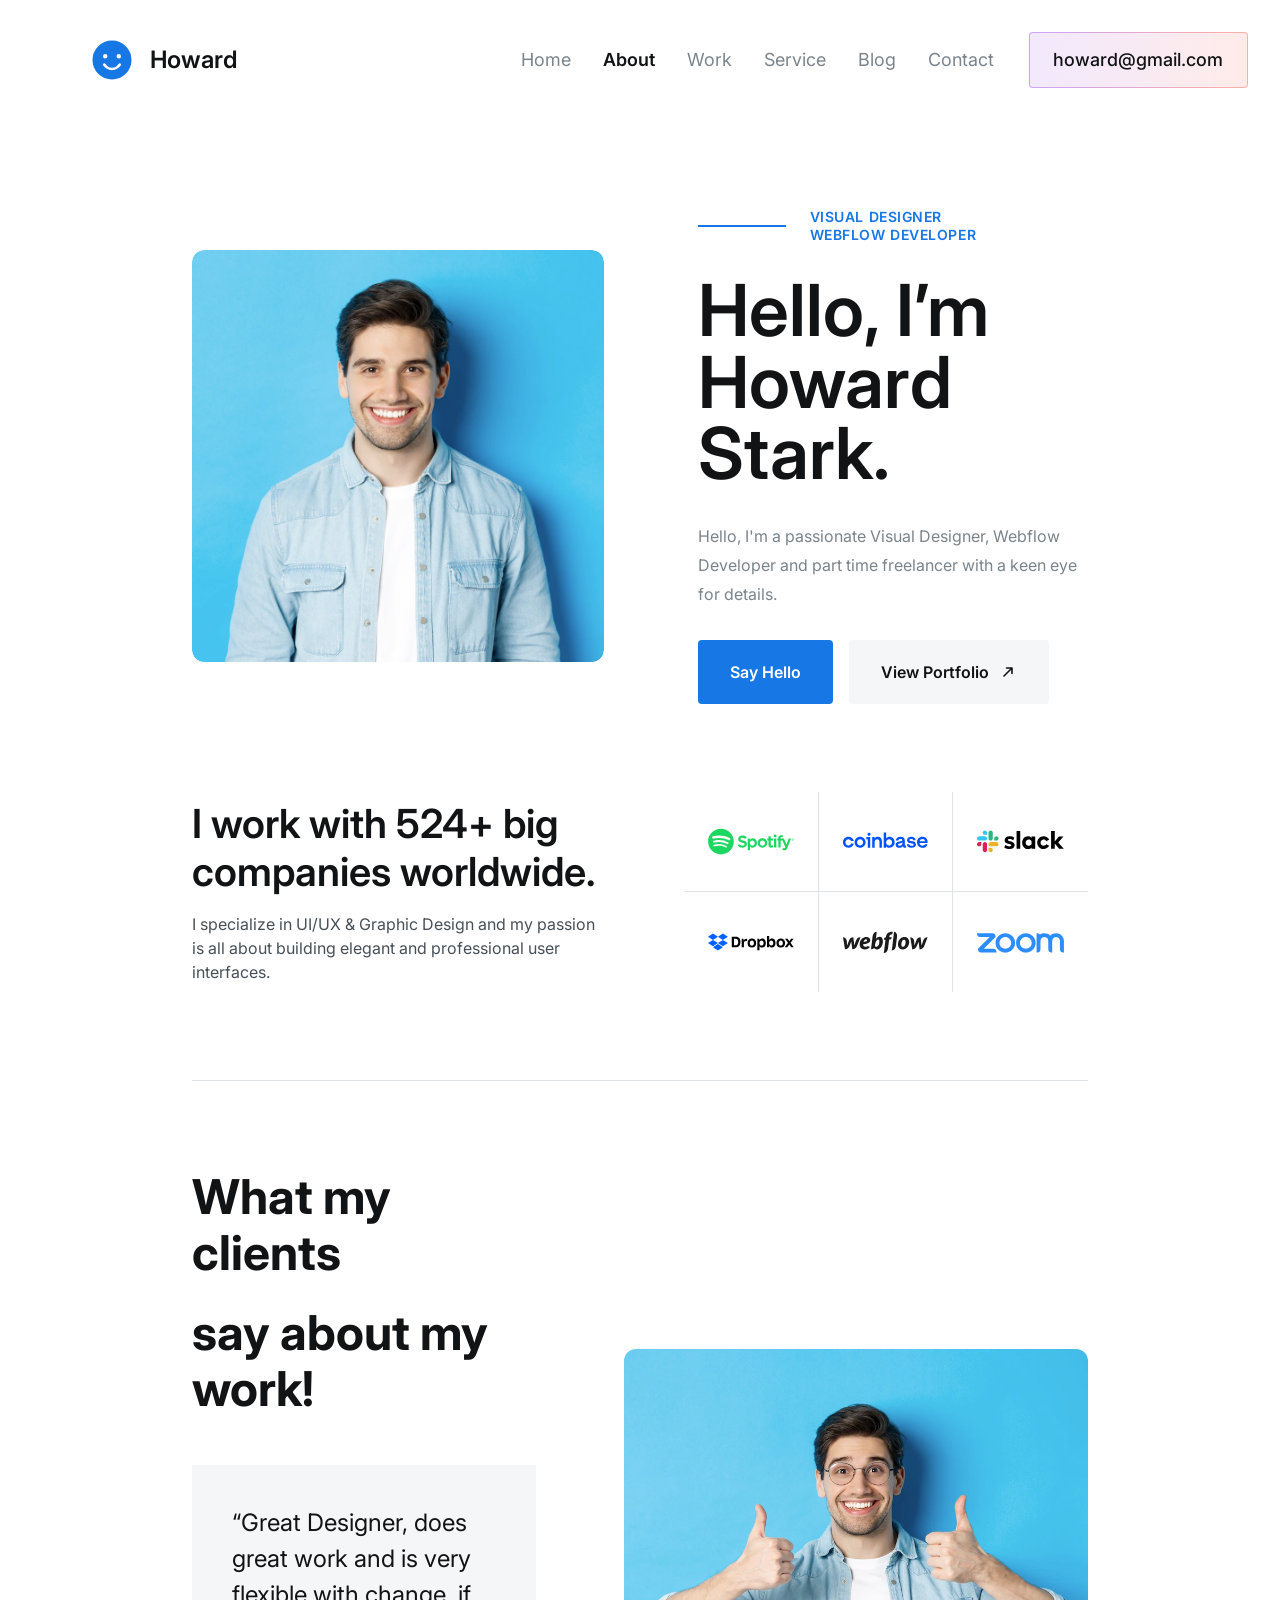
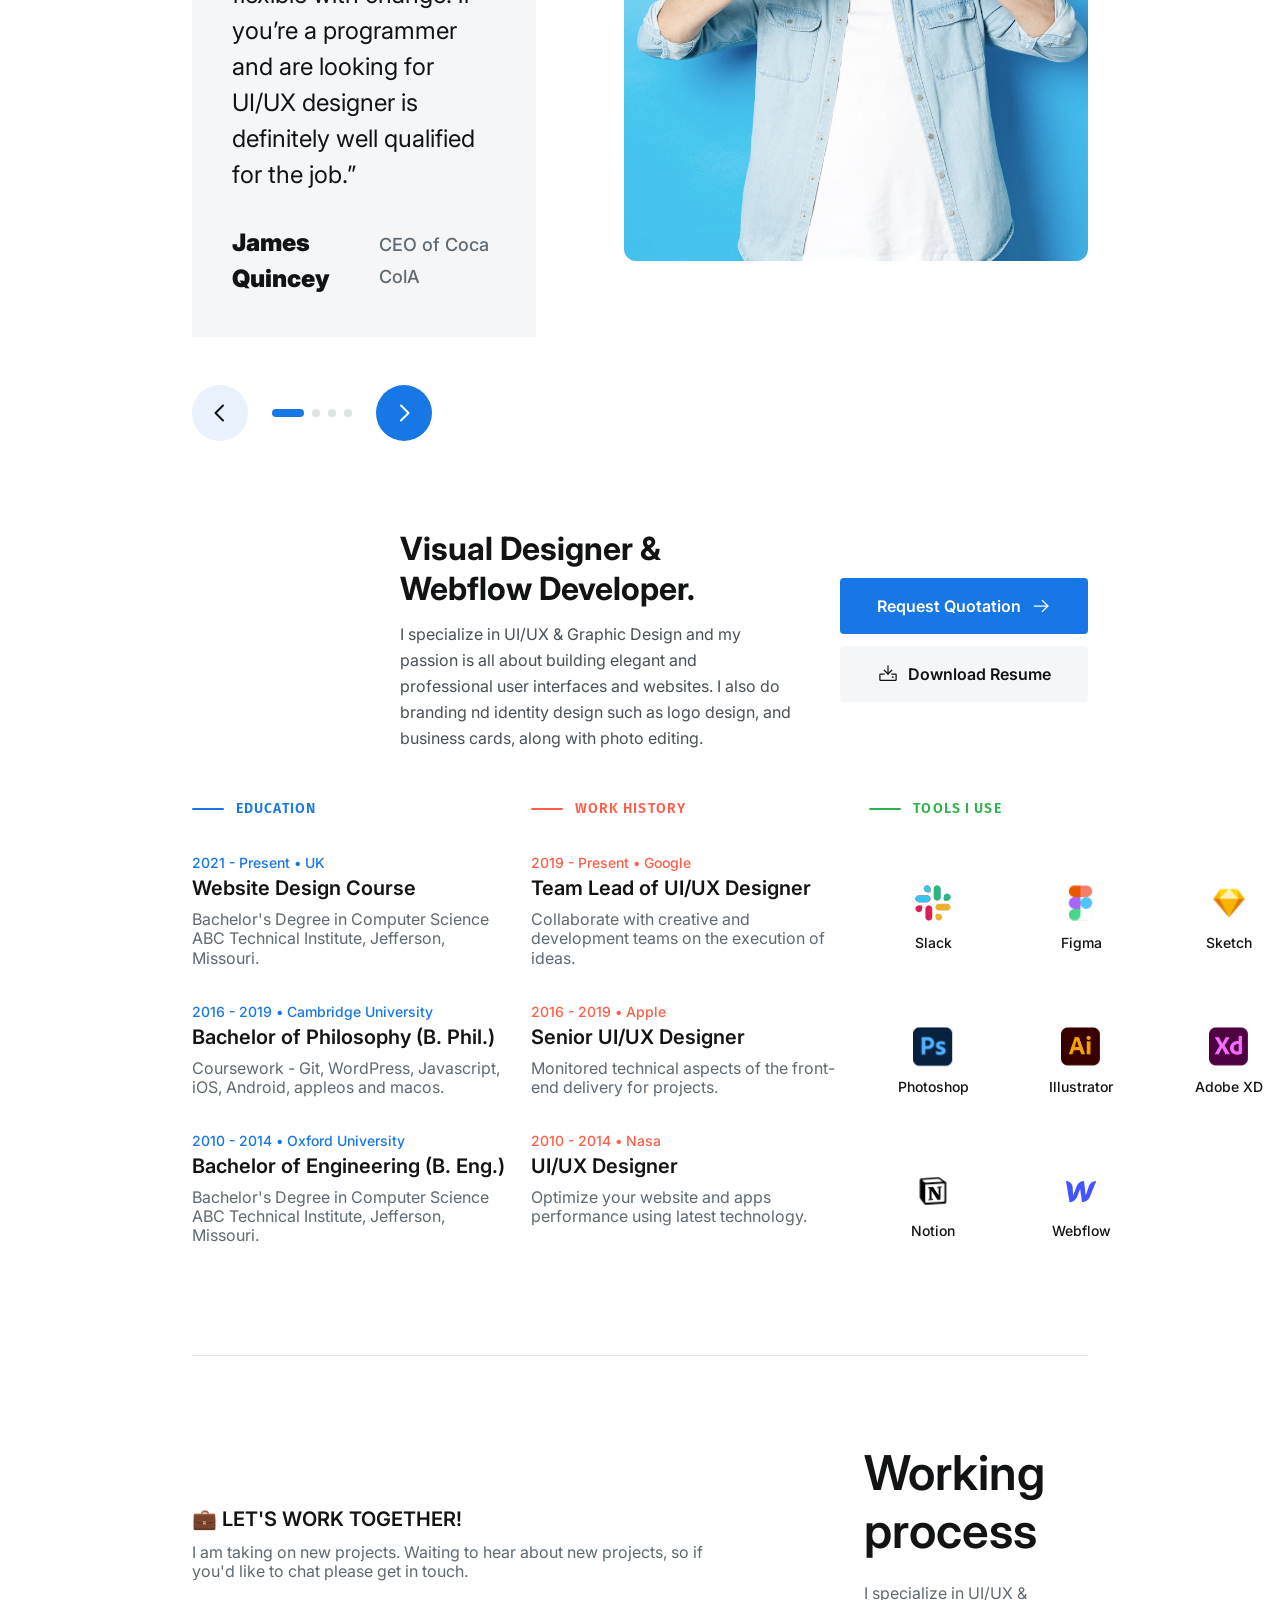
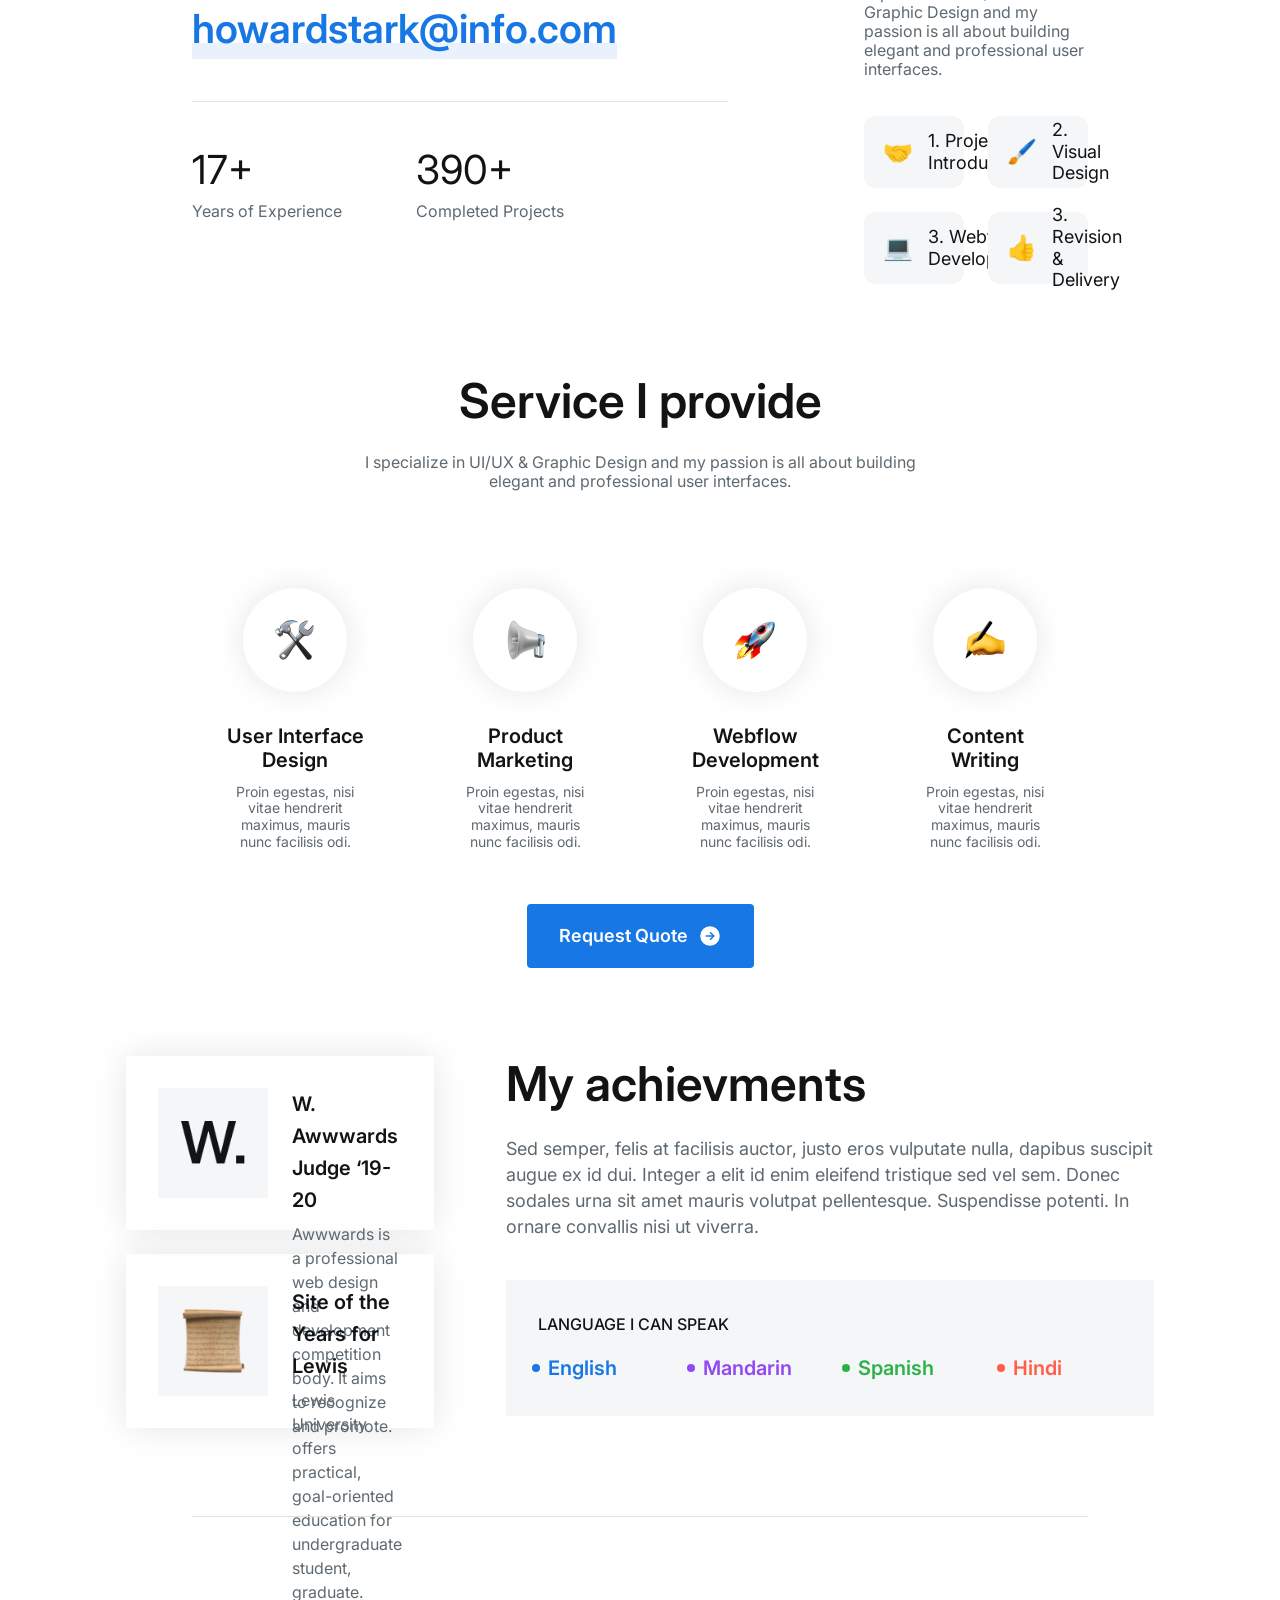
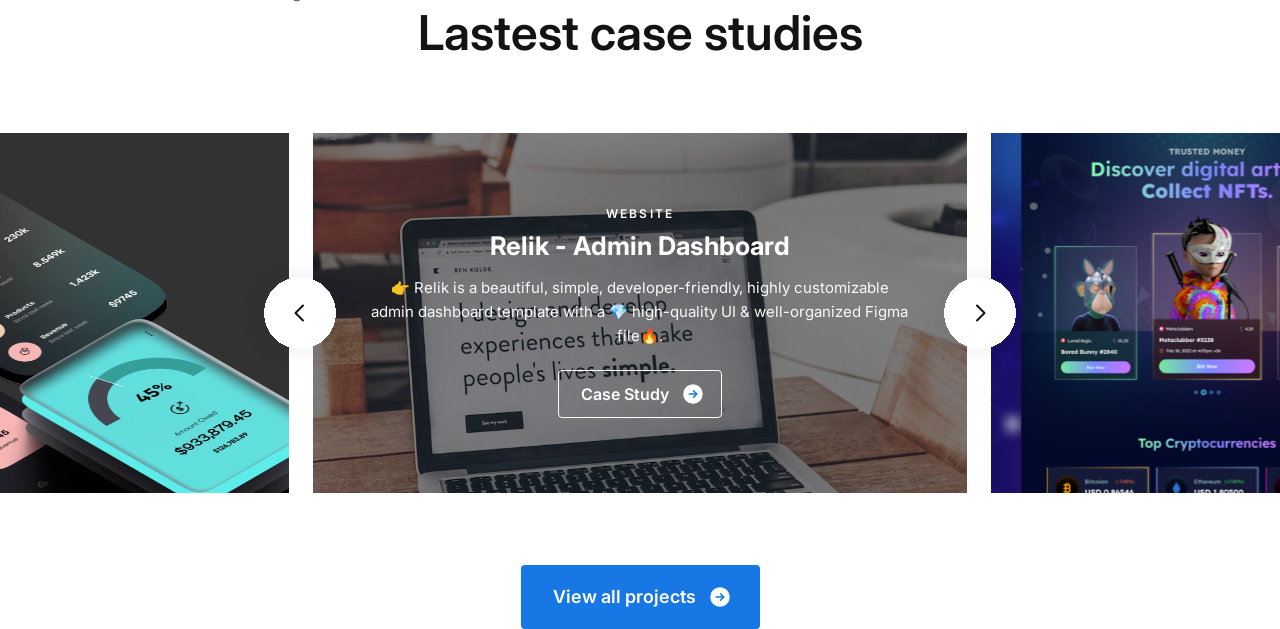
==== commit 54372832: "Enhance awards section layout and add projects section with new icons and images. Updated styles for" ====
--- a/index.html
+++ b/index.html
@@ -367,14 +367,18 @@
       <section class="awards" id="awards">
         <div class="awards-card">
           <div class="awards-card-item">
-            <img src="assets/icons/award-icon1.png" alt="">
+            <div class="awards-card-item-icon">
+              <img src="assets/icons/award-icon1.png" alt="">
+            </div>
             <div class="awards-card-item-content">
               <h1>W. Awwwards Judge ‘19-20</h1>
               <p>Awwwards is a professional web design and development competition body. It aims to recognize and promote.</p>
             </div>
           </div>
           <div class="awards-card-item">
-            <img src="assets/icons/award-icon2.png" alt="">
+            <div class="awards-card-item-icon">
+              <img src="assets/icons/award-icon2.png" alt="">
+            </div>
             <div class="awards-card-item-content">
               <h1>Site of the Years for Lewis</h1>
               <p>Lewis University offers practical, goal-oriented education for undergraduate student, graduate.</p>
@@ -384,10 +388,10 @@
         <div class="awards-content">
           <div class="awards-content-heading">
             <h1>My achievments</h1>
-            <p>Awwwards is a professional web design and development competition body. It aims to recognize and promote. Sed semper, felis at facilisis auctor, justo eros vulputate nulla, dapibus suscipit augue ex id dui. Integer a elit id enim eleifend tristique sed vel sem. Donec sodales urna sit amet mauris volutpat pellentesque. Suspendisse potenti. In ornare convallis nisi ut viverra.</p>
+            <p>Sed semper, felis at facilisis auctor, justo eros vulputate nulla, dapibus suscipit augue ex id dui. Integer a elit id enim eleifend tristique sed vel sem. Donec sodales urna sit amet mauris volutpat pellentesque. Suspendisse potenti. In ornare convallis nisi ut viverra.</p>
           </div>
           <div class="awards-content-language">
-            <h1>Language i can speak</h1>
+            <h1>LANGUAGE I CAN SPEAK</h1>
             <div class="awards-content-language-list">
               <p>English</p>
               <p>Mandarin</p>
@@ -398,6 +402,52 @@
         </div>
       </section>
       <div class="devider"></div>
+
+      <section class="projects" id="projects">
+        <h1>Lastest case studies</h1>
+        <div class="projects-card">
+          <div class="projects-card-item">
+            <img class="projects-card-media" src="assets/img/project1.svg" alt="Mobile analytics dashboard">
+          </div>
+          <div class="projects-card-item projects-card-item--featured">
+            <img class="projects-card-media" src="assets/img/project2.png" alt="Laptop on a table showing a website">
+            <div class="projects-card-overlay">
+              <p class="projects-card-kicker">WEBSITE</p>
+              <h2>Relik - Admin Dashboard</h2>
+              <p class="projects-card-copy">👉 Relik is a beautiful, simple, developer-friendly, highly customizable admin dashboard template with a 💎 high-quality UI &amp; well-organized Figma file🔥.</p>
+              <a href="#projects" class="projects-card-case">
+                Case Study
+                <img src="assets/icons/arrow-whitecycle-right.svg" alt="">
+              </a>
+            </div>
+          </div>
+          <div class="projects-card-item">
+            <img class="projects-card-media" src="assets/img/project3.svg" alt="NFT marketplace preview">
+          </div>
+          <button type="button" class="projects-card-button projects-card-button--prev" aria-label="Previous project">
+            <img src="assets/icons/whitecycle-left.svg" alt="">
+          </button>
+          <button type="button" class="projects-card-button projects-card-button--next" aria-label="Next project">
+            <img src="assets/icons/whitecycle-right.svg" alt="">
+          </button>
+        </div>
+        <div class="projects-button">
+          <a href="#projects" class="projects-button-primary">
+            View all projects
+            <img src="assets/icons/arrow-whitecycle-right.svg" alt="">
+          </a>
+        </div>
+      </section>
+
+      <!-- <footer class="footer" id="footer">
+        <h1>Have a project idea in mind.<br>Get in touch and let's chat!</h1>
+        <div class="footer-content">
+          <div class="footer-content-heading">
+            <h1>All Content © 2006-Current Howard Stark and Respective Copyright Holders.</h1>
+          </div>
+        </div>
+      </footer> -->
+      </section>
     </main>
   </body>
 </html>
--- a/css/style.css
+++ b/css/style.css
@@ -1076,8 +1076,11 @@
     flex-direction: column;
     align-items: center;
     justify-content: center;
-    align-items: center;
     gap: 72px;
+    /* background-image: url("../assets/img/bg-service.png");
+    background-size: cover;
+    background-position: center;
+    background-repeat: no-repeat; */
 }
 
 .service-heading {
@@ -1212,17 +1215,19 @@
 .awards {
     width: 100%;
     display: flex;
-    flex-direction: column;
-    align-items: center;
-    justify-content: center;
-    align-items: center;
+    flex-direction: row;
+    align-items: flex-start;
+    justify-content: center;
+    align-items: flex-start;
     gap: 72px;
 }
 
 .awards-card {
     width: 100%;
-    display: flex;
-    flex-direction: row;
+    max-width: 556px;
+    max-height: 380px;
+    display: flex;
+    flex-direction: column;
     align-items: center;
     justify-content: center;
     align-items: center;
@@ -1231,37 +1236,59 @@
 
 .awards-card-item {
     width: 100%;
-    max-width: 306px;
-    max-height: 268px;
-    display: flex;
-    flex-direction: column;
-    align-items: center;
-    justify-content: center;
-    align-items: center;
+    max-width: 556px;
+    max-height: 174px;
+    display: flex;
+    flex-direction: row;
+    align-items: flex-start;
+    justify-content: center;
+    align-items: start;
     gap: 24px;
+    box-shadow: 0px 0px 32px 0px #1213141A;
+    padding: 32px;
+}
+
+.awards-card-item-icon {
+    position: relative;
+    width: 110px;
+    height: 110px;
+    flex: none;
+    display: flex;
+    align-items: center;
+    justify-content: center;
+    background-color: var(--color-gray50);
+}
+
+.awards-card-item-icon img {
+    width: 64px;
+    height: 64px;
+    object-fit: contain;
+    z-index: 1;
 }
 
 .awards-card-item-content {
     width: 100%;
     display: flex;
     flex-direction: column;
-    align-items: center;
-    justify-content: center;
-    align-items: center;
-    gap: 12px;
+    align-items: flex-start;
+    justify-content: center;
+    align-items: flex-start;
+    gap: 6px;
 }
 
 .awards-card-item-content h1 {
     font: var(--main-cap1);
     color: var(--color-gray900);
-    text-align: center;
-    width: 100%;
+    text-align: start;
+    width: 100%;
+    line-height: 32px;
 }
 
 .awards-card-item-content p {
-    font: var(--main-body-small-400);
+    font: var(--main-body-regular-400);
     color: var(--color-gray500);
-    text-align: center;
+    text-align: start;
+    line-height: 24px
 }
 
 /* ============ (Awards Content) ============ */
@@ -1270,17 +1297,34 @@
     display: flex;
     flex-direction: column;
     align-items: center;
+    gap: 40px;
+    max-width: 648px;
+}
+
+.awards-content-heading {
+    width: 100%;
+    display: flex;
+    flex-direction: column;
+    align-items: center;
+    justify-content: center;
+    align-items: center;
     gap: 24px;
 }
 
-.awards-content-heading {
-    width: 100%;
-    display: flex;
-    flex-direction: column;
-    align-items: center;
-    justify-content: center;
-    align-items: center;
-    gap: 24px;
+.awards-content-heading h1 {
+    font: var(--main-h1);
+    color: var(--color-gray900);
+    text-align: start;
+    width: 100%;
+    line-height: 56px;
+}
+
+.awards-content-heading p {
+    font: var(--main-body-large-400);
+    color: var(--color-gray500);
+    text-align: start;
+    width: 100%;
+    line-height: 26px;
 }
 
 /* ============ (Awards Content Language) ============ */
@@ -1291,28 +1335,344 @@
     align-items: center;
     justify-content: center;
     align-items: center;
+    gap: 16px;
+    padding: 32px;
+    background-color: var(--color-gray50);
+}
+
+.awards-content-language h1 {
+    font: var(--main-body-regular-500);
+    color: var(--color-gray900);
+    text-align: start;
+    width: 100%;
+    line-height: 24px;
+}
+
+.awards-content-language-list {
+    width: 100%;
+    display: flex;
+    flex-direction: row;
+    align-items: center;
+    justify-content: center;
     gap: 24px;
 }
 
-.awards-content-language h1 {
+.awards-content-language-list p {
+    display: flex;
+    align-items: center;
+    justify-content: flex-start;
+    gap: 8px;
+    width: 131px;
+    min-width: 131px;
+    max-width: 131px;
+    flex: 0 0 131px;
+    box-sizing: border-box;
+    overflow: hidden;
     font: var(--main-cap1);
+    text-align: start;
+    line-height: 32px;
+    white-space: nowrap;
+}
+
+.awards-content-language-list p::before {
+    content: "";
+    width: 8px;
+    height: 8px;
+    flex: none;
+    border-radius: 50%;
+    background: currentColor;
+}
+
+.awards-content-language-list p:nth-child(1) {
+    color: var(--color-main500);
+}
+
+.awards-content-language-list p:nth-child(2) {
+    color: var(--color-uiux500);
+}
+
+.awards-content-language-list p:nth-child(3) {
+    color: var(--color-photo500);
+}
+
+.awards-content-language-list p:nth-child(4) {
+    color: var(--color-ceo500);
+}
+
+/* ============ (Projects) ============ */
+.projects {
+    width: 100%;
+    display: flex;
+    flex-direction: column;
+    align-items: stretch;
+    justify-content: center;
+    gap: 72px;
+}
+
+.projects h1 {
+    font: var(--main-h1);
+    line-height: 56px;
     color: var(--color-gray900);
     text-align: center;
     width: 100%;
 }
 
-.awards-content-language-list {
-    width: 100%;
-    display: flex;
-    flex-direction: row;
-    align-items: center;
-    justify-content: center;
-    align-items: center;
+.projects-card {
+    --projects-side: 0.82;
+    --projects-center: 1.86;
+    --projects-total: calc(var(--projects-side) * 2 + var(--projects-center));
+    position: relative;
+    align-self: flex-start;
+    width: calc(100% / 0.7);
+    height: clamp(360px, 28vw, 488px);
+    display: grid;
+    grid-template-columns: 0.82fr 1.86fr 0.82fr;
+    overflow: hidden;
+    background: var(--color-white);
+    gap: 24px;
+    left: 50%;
+    width: 100vw;
+    margin-left: -50vw;
+}
+
+.projects-card-item {
+    position: relative;
+    min-width: 0;
+    height: 100%;
+    overflow: hidden;
+    max-width: 873px;
+    max-height: 490px;
+}
+
+.projects-card-item > img {
+    width: 100%;
+    height: 100%;
+    object-fit: cover;
+}
+
+.projects-card-item:nth-child(1) > img {
+    object-position: right center;
+}
+
+.projects-card-item:nth-child(3) > img {
+    object-position: left center;
+}
+
+.projects-card-item--featured > img {
+    object-position: center 58%;
+}
+
+.projects-card-overlay {
+    position: absolute;
+    inset: 0;
+    display: flex;
+    flex-direction: column;
+    align-items: center;
+    justify-content: center;
+    text-align: center;
+    padding: 32px 56px;
+    background: rgba(18, 19, 20, 0.46);
+    color: var(--color-white);
+}
+
+.projects-card-overlay[hidden] {
+    display: none;
+}
+
+.projects-card-kicker {
+    margin-bottom: 10px;
+    font-family: var(--font-main), sans-serif;
+    font-weight: 600;
+    font-size: 12px;
+    line-height: 1;
+    letter-spacing: 0.18em;
+    color: var(--color-white);
+}
+
+.projects-card-overlay h2 {
+    max-width: 640px;
+    margin-bottom: 14px;
+    font-family: var(--font-main), sans-serif;
+    font-weight: 700;
+    font-size: clamp(22px, 2vw, 32px);
+    line-height: 1.25;
+    color: var(--color-white);
+}
+
+.projects-card-copy {
+    max-width: 560px;
+    font-family: var(--font-main), sans-serif;
+    font-weight: 400;
+    font-size: 15px;
+    line-height: 24px;
+    color: rgba(255, 255, 255, 0.96);
+}
+
+.projects-card-case {
+    display: inline-flex;
+    align-items: center;
+    justify-content: center;
     gap: 12px;
-}
-
-.awards-content-language-list p {
-    font: var(--main-body-small-400);
-    color: var(--color-gray500);
+    margin-top: 22px;
+    height: 48px;
+    padding: 0 16px 0 22px;
+    border: 1.5px solid var(--color-white);
+    border-radius: 4px;
+    font-family: var(--font-main), sans-serif;
+    font-weight: 600;
+    font-size: 16px;
+    line-height: 1;
+    color: var(--color-white);
+    background: transparent;
+}
+
+.projects-card-case img {
+    width: 24px;
+    height: 24px;
+    flex: none;
+}
+
+.projects-card-case:hover {
+    background: rgba(255, 255, 255, 0.12);
+}
+
+.projects-card-button {
+    position: absolute;
+    top: 50%;
+    z-index: 2;
+    width: 120px;
+    height: 120px;
+    display: flex;
+    align-items: center;
+    justify-content: center;
+    padding: 0;
+    background: transparent;
+    transform: translate(-50%, -50%);
+}
+
+.projects-card-button img {
+    width: 120px;
+    height: 120px;
+    max-width: none;
+}
+
+.projects-card-button--prev {
+    left: calc(100% * var(--projects-side) / var(--projects-total));
+}
+
+.projects-card-button--next {
+    left: calc(100% * (var(--projects-side) + var(--projects-center)) / var(--projects-total));
+}
+
+/* ============ (Projects Button) ============ */
+.projects-button {
+    align-self: center;
+    width: auto;
+    max-width: none;
+    display: flex;
+    flex-direction: row;
+    align-items: center;
+    justify-content: center;
+}
+
+.projects-button-primary {
+    display: inline-flex;
+    align-items: center;
+    justify-content: center;
+    gap: 12px;
+    height: 64px;
+    padding: 0 28px 0 32px;
+    border-radius: 4px;
+    font-family: var(--font-main), sans-serif;
+    font-weight: 600;
+    font-size: 18px;
+    line-height: 1;
+    white-space: nowrap;
+    color: var(--color-white);
+    background: var(--color-main500);
+}
+
+.projects-button-primary img {
+    width: 24px;
+    height: 24px;
+    flex: none;
+}
+
+.projects-button-primary:hover {
+    background: var(--color-main600);
+}
+
+.projects-button-primary:focus-visible {
+    outline: 2px solid var(--color-main500);
+    outline-offset: 3px;
+}
+
+@media (max-width: 900px) {
+    .projects-card {
+        width: 100%;
+        margin-left: 0;
+        height: 460px;
+        grid-template-columns: 1fr;
+    }
+
+    .projects-card-item:nth-child(1),
+    .projects-card-item:nth-child(3) {
+        display: none;
+    }
+
+    .projects-card-overlay {
+        padding: 28px 24px;
+    }
+
+    .projects-card-button--prev {
+        left: 0;
+        transform: translate(0, -50%);
+    }
+
+    .projects-card-button--next {
+        left: auto;
+        right: 0;
+        transform: translate(0, -50%);
+    }
+
+    .projects-card-button--prev:hover,
+    .projects-card-button--next:hover {
+        transform: translate(0, -50%) scale(1.05);
+    }
+}
+
+/* ============ (Footer) ============ */
+.footer {
+    width: 100%;
+    display: flex;
+    flex-direction: column;
+    align-items: center;
+    justify-content: center;
+    align-items: center;
+}
+
+.footer-content {
+    width: 100%;
+    display: flex;
+    flex-direction: column;
+    align-items: center;
+    justify-content: center;
+    align-items: center;
+}
+
+.footer-content-heading {
+    width: 100%;
+    display: flex;
+    flex-direction: column;
+    align-items: center;
+    justify-content: center;
+    align-items: center;
+}
+
+.footer-content-heading h1 {
+    font: var(--main-h1);
+    color: var(--color-gray900);
     text-align: center;
+    width: 100%;
+    line-height: 56px;
 }
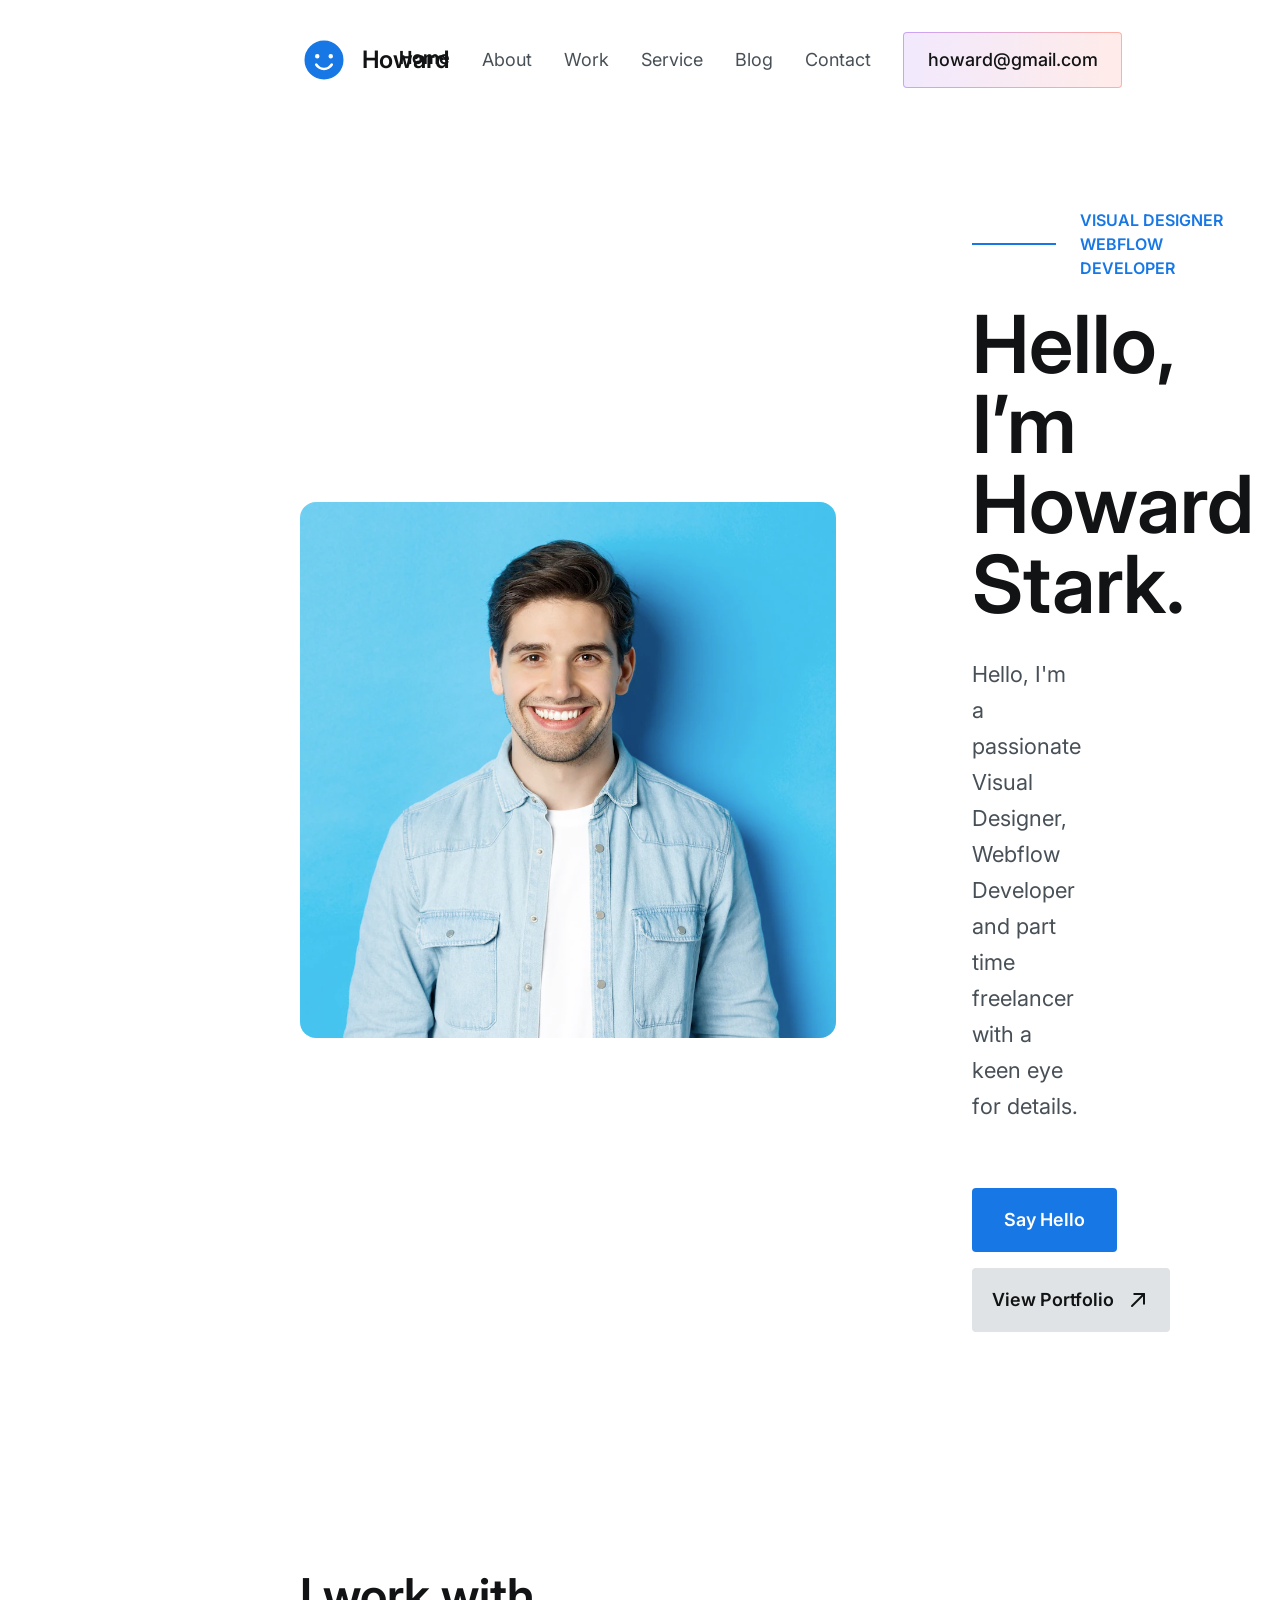
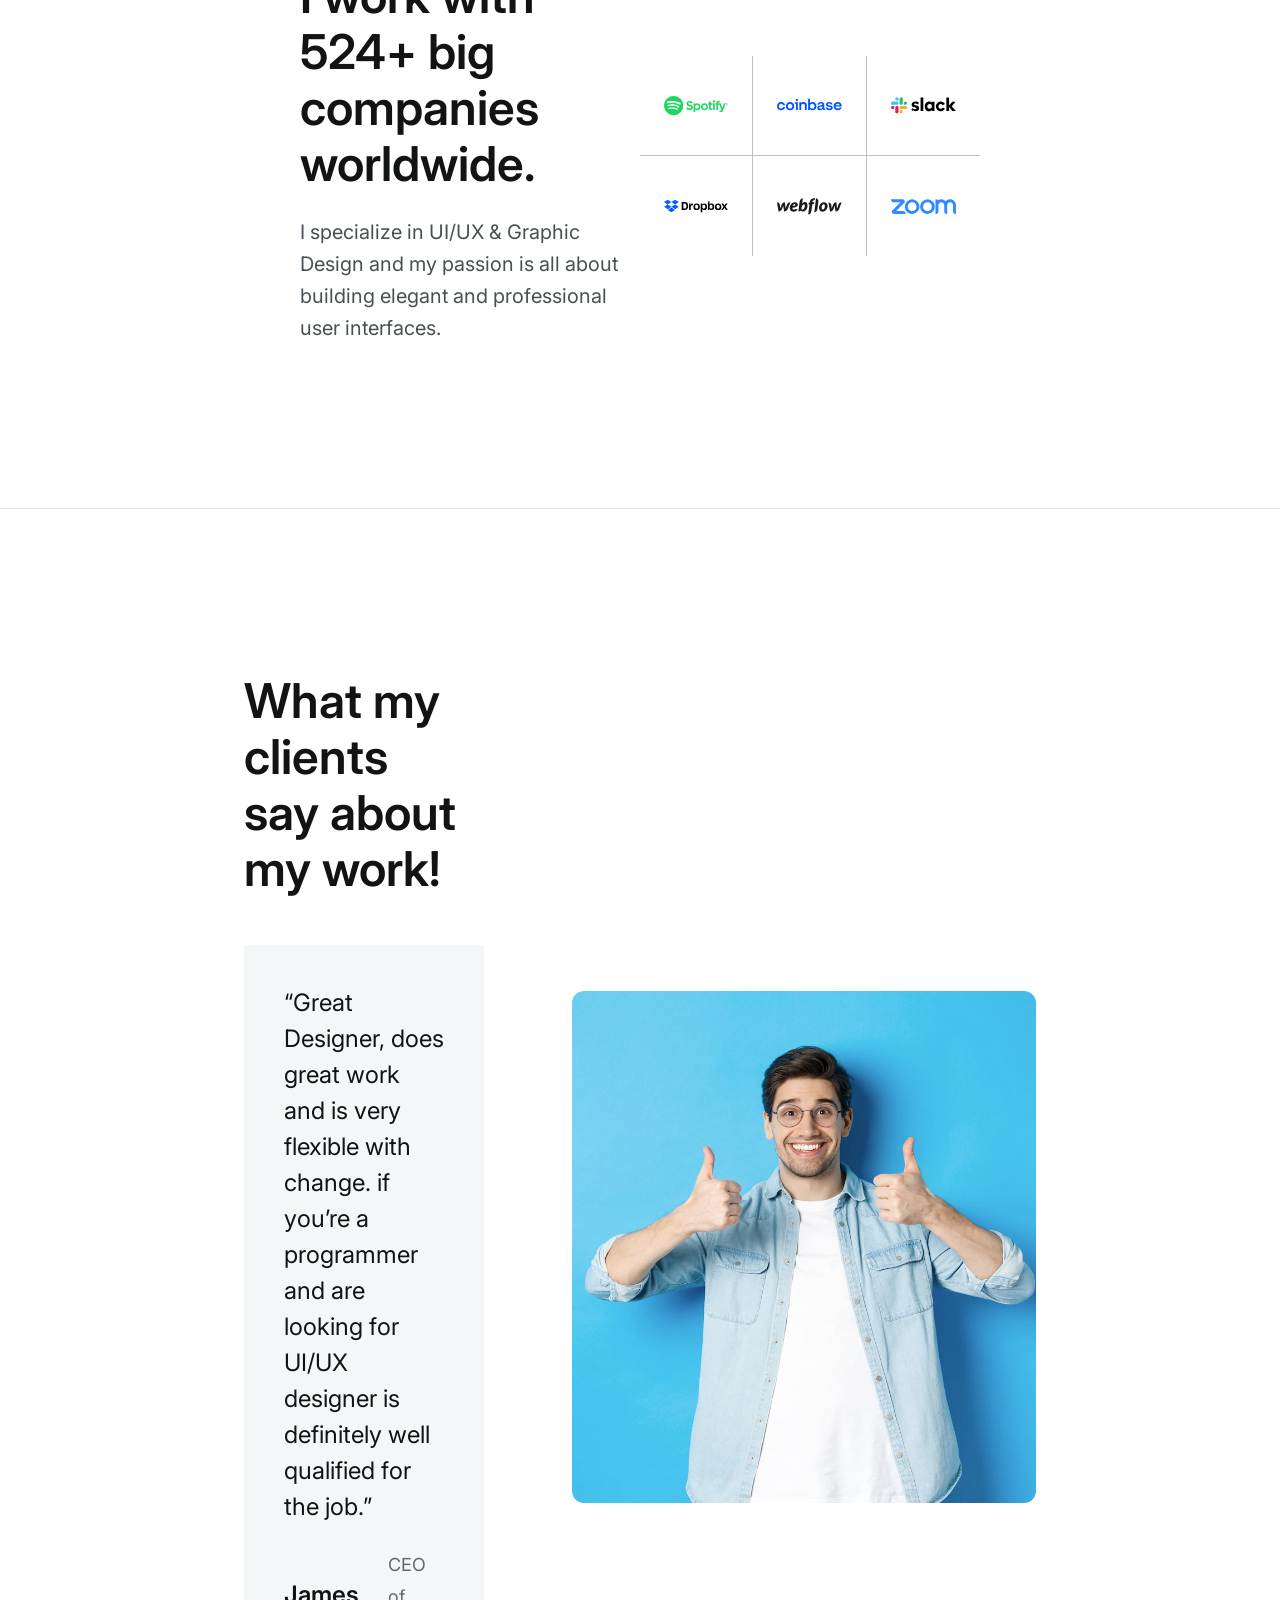
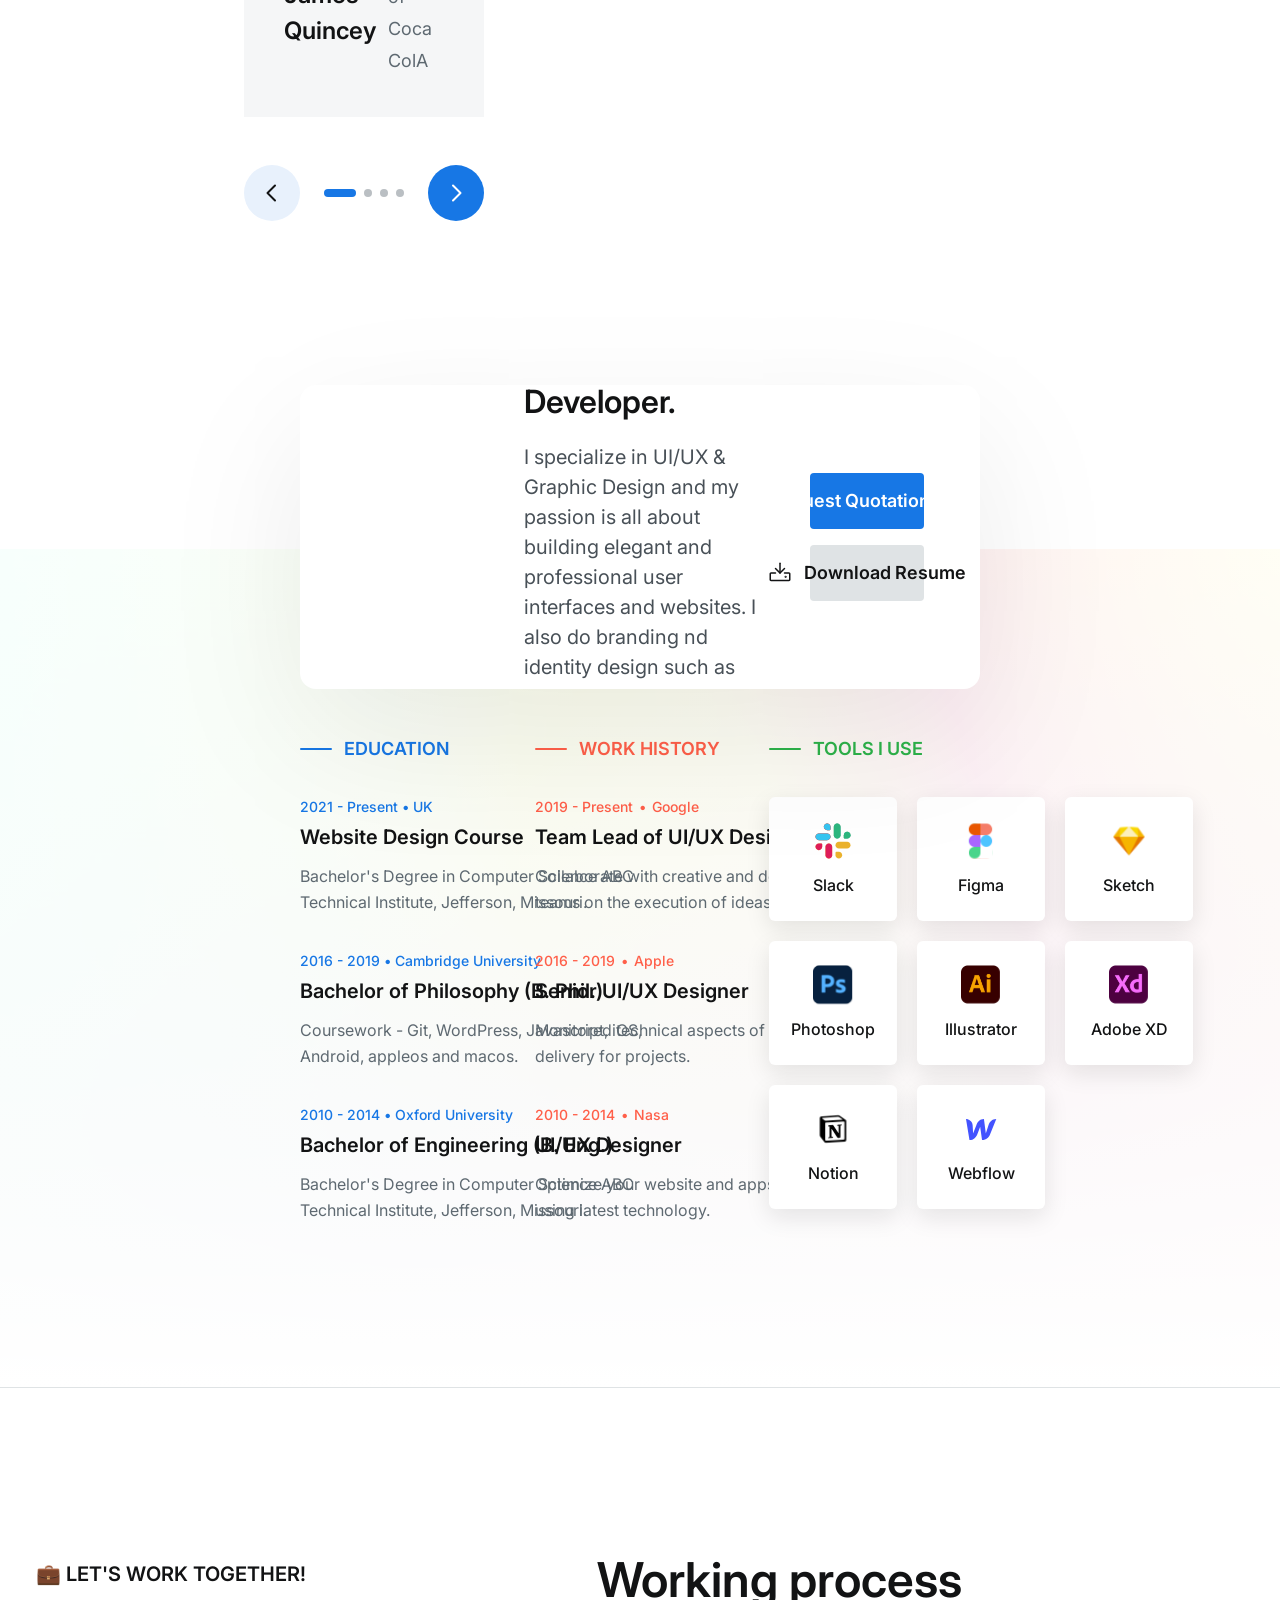
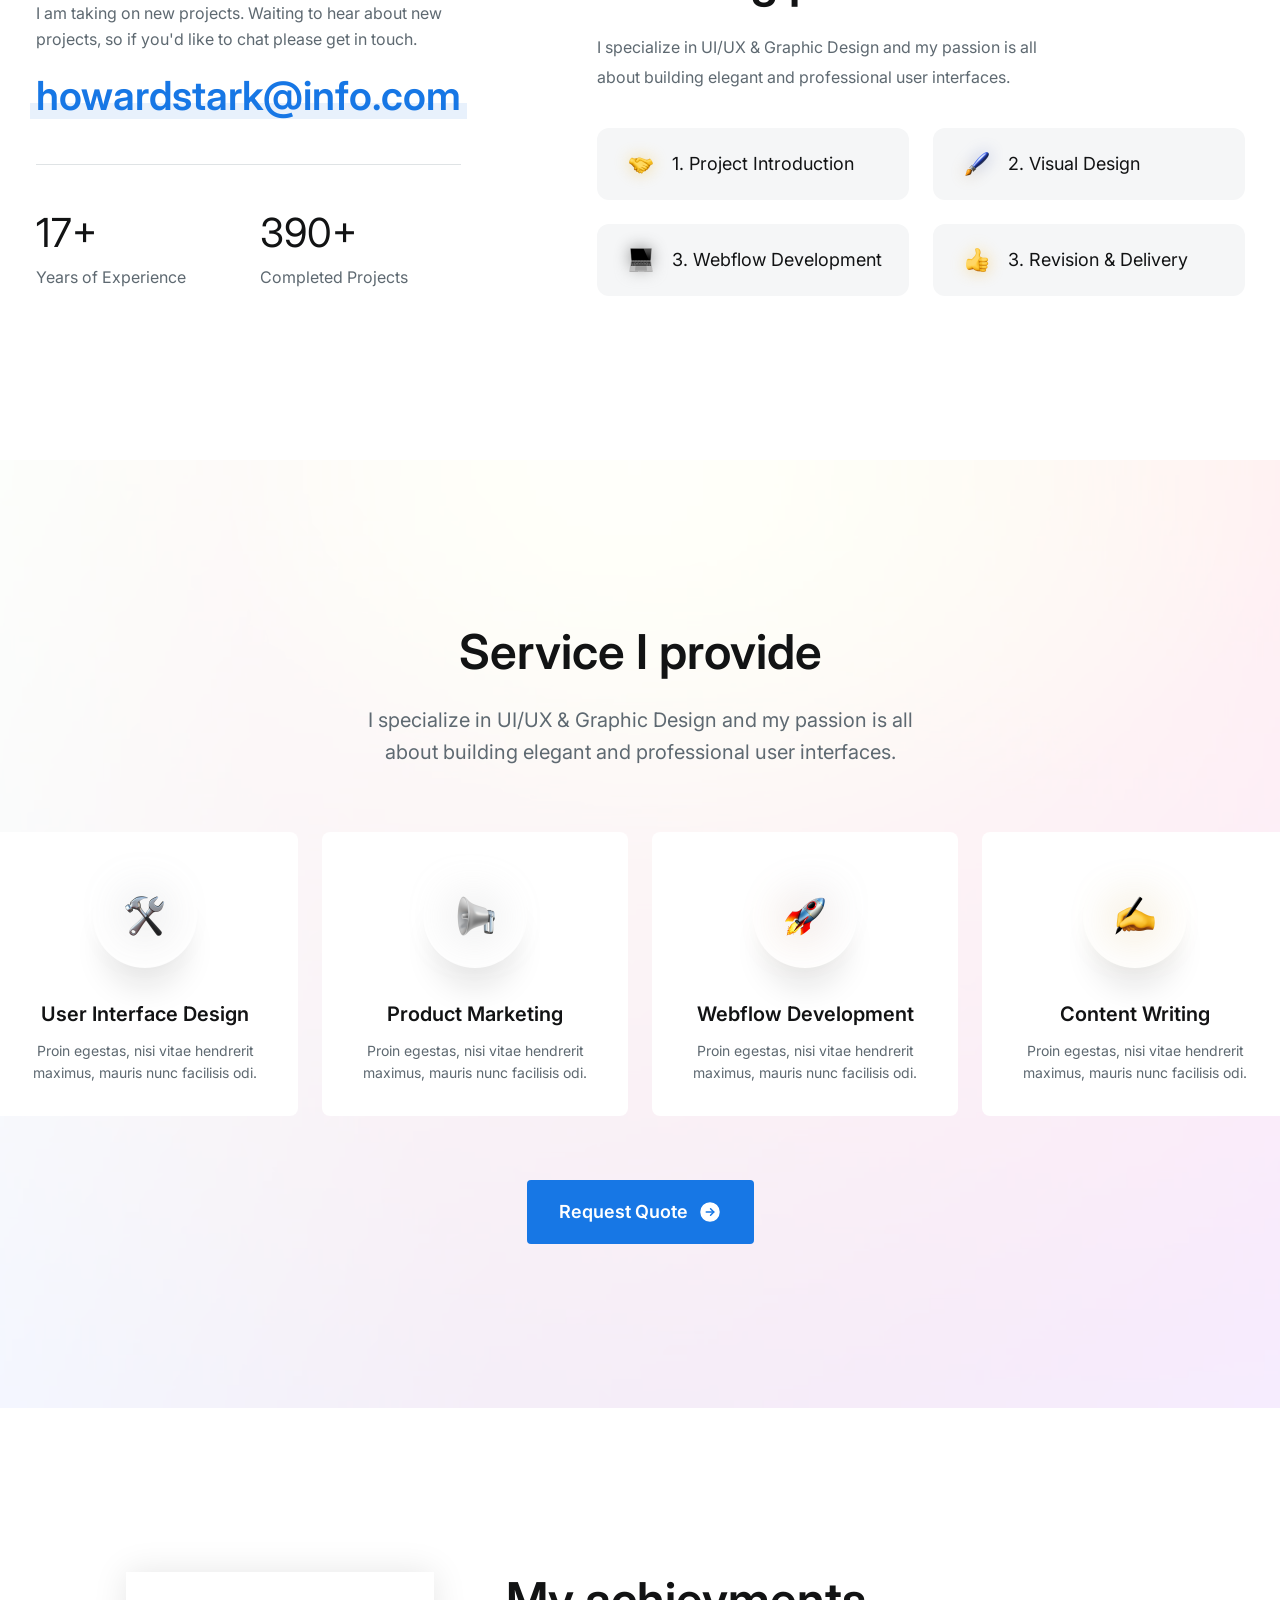
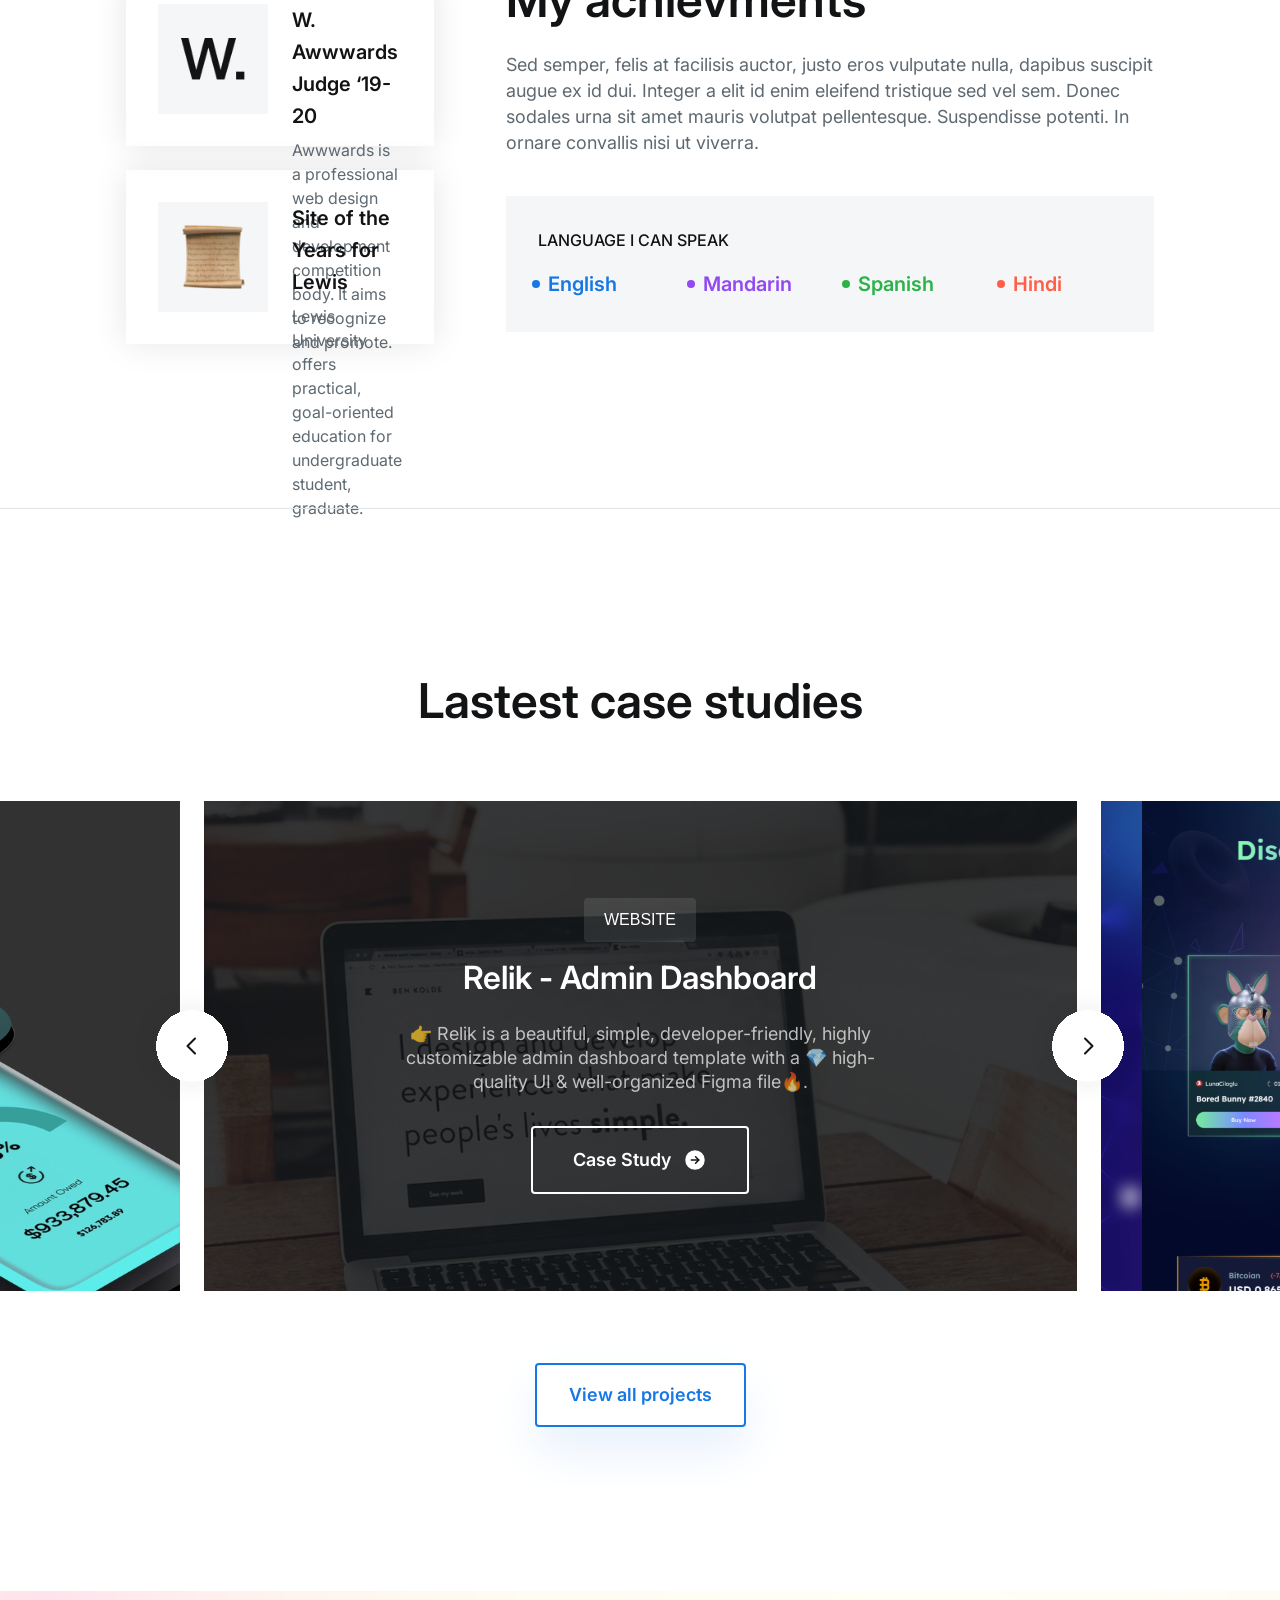
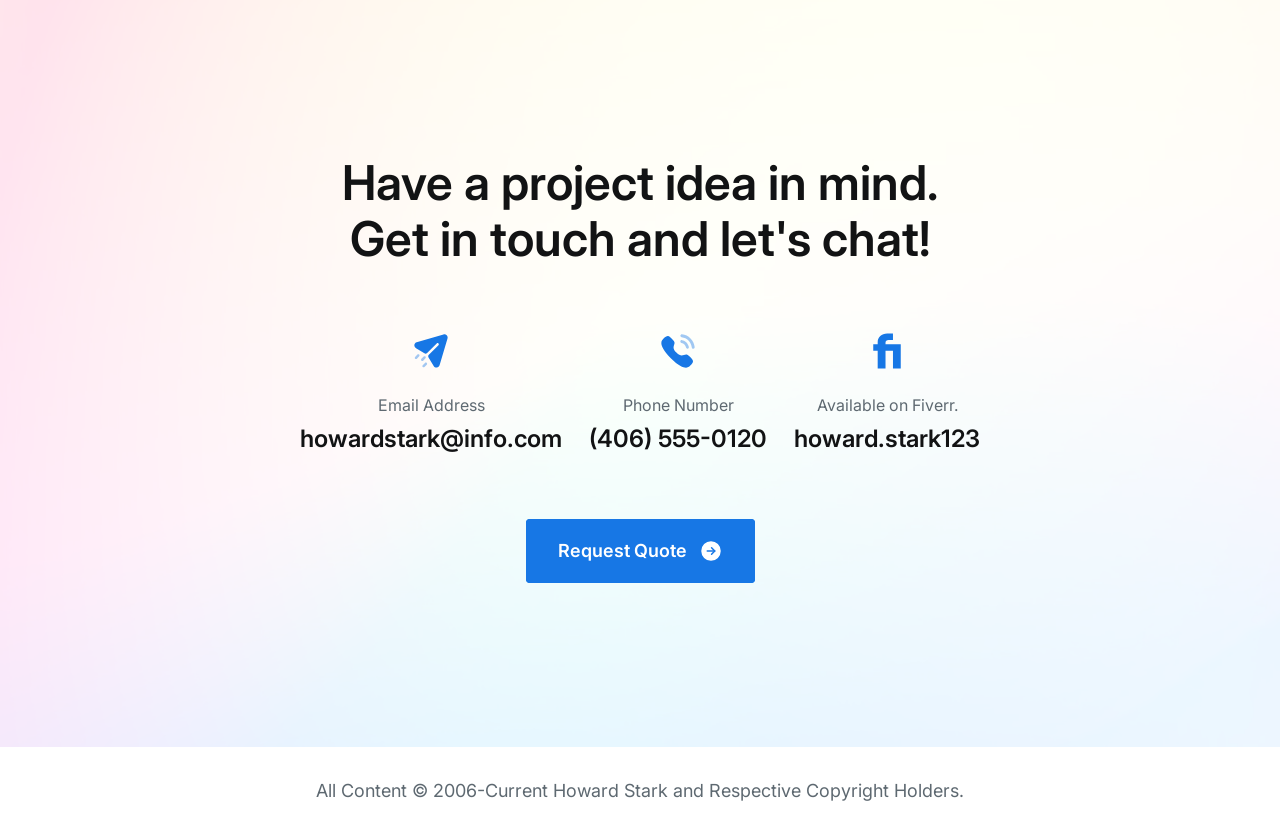
==== commit ad90370e: "Refactor navigation and hero section layout in index.html. Updated styles in CSS for improved respon" ====
--- a/index.html
+++ b/index.html
@@ -18,53 +18,48 @@
     <link rel="stylesheet" href="css/style.css" />
   </head>
   <body>
-    <!-- ============ Navigation ============ -->
-    <header class="navigation" id="navigation">
-      <div class="navbar">
-        <a href="#header" class="navbar__logo">
-          <img src="assets/icons/smiling-face.svg" alt="" />
-          <span class="logo-text">Howard</span>
-        </a>
-        <div class="navbar-right">
-          <nav class="nav">
-            <ul class="nav__list">
-              <li><a href="#header">Home</a></li>
-              <li><a href="#about" class="is-active">About</a></li>
-              <li><a href="#personal">Work</a></li>
-              <li><a href="#services">Service</a></li>
-              <li><a href="#latest">Blog</a></li>
-              <li><a href="#contact">Contact</a></li>
-            </ul>
-          </nav>
-          <a class="navbar__mail" href="mailto:howard@gmail.com"
-            >howard@gmail.com</a
-          >
-        </div>
-      </div>
-    </header>
     <!-- ============ Main ============ -->
-    <main>
-      <section class="Frame-554" id="header">
-        <img src="assets/img/avatar1.svg" alt="Portrait of Howard Stark">
-        <div class="Frame-554-text">
-          <div class="Frame-554-roles">
-            <span class="Frame-554-rule" aria-hidden="true"></span>
-            <div class="Frame-554-role">
-              <a href="#visual-designer">Visual Designer</a>
-              <a href="#webflow-developer">Webflow Developer</a>
-            </div>
-          </div>
-          <h1>Hello, I’m</h1>
-          <h2>Howard Stark.</h2>
-          <p>Hello, I'm a passionate Visual Designer, Webflow Developer and part time freelancer with a keen eye for details.</p>
-          <div class="Frame-554-actions">
-            <a href="#contact" class="Frame-554-btn Frame-554-btn--primary">Say Hello</a>
-            <a href="#portfolio" class="Frame-554-btn Frame-554-btn--light">
-              View Portfolio
-              <svg width="18" height="18" viewBox="0 0 18 18" fill="none" aria-hidden="true">
-                <path d="M5 13L13 5M13 5H7.5M13 5V10.5" stroke="currentColor" stroke-width="1.6" stroke-linecap="round" stroke-linejoin="round"/>
-              </svg>
+    <!-- <main> -->
+      <!-- ============ Hero Section ============ -->
+      <section class="frame554">
+        <!-- ============ Navigation ============ -->
+        <header class="navigation" id="navigation">
+          <div class="navigation-logo">
+            <a href="#header" class="navbar__logo">
+              <img src="assets/icons/smiling-face.svg" alt="" />
+              <span class="logo-text">Howard</span>
             </a>
+          </div>
+          <div class="navbar-items">
+            <a href="#header" class="is-active">Home</a>
+            <a href="#about">About</a>
+            <a href="#personal">Work</a>
+            <a href="#services">Service</a>
+            <a href="#latest">Blog</a>
+            <a href="#contact">Contact</a>
+            <div class="navbar__mail">
+              <a href="mailto:howard@gmail.com">howard@gmail.com</a>
+            </div>
+          </div>
+        </header>
+        <div class="frame552">
+          <img src="assets/img/avatar1.svg" alt="Portrait of Howard Stark">
+          <div class="frame552-content">
+            <div class="frame552-heading">
+              <div class="frame43">
+                <div class="frame43-devider"></div>
+                <p>Visual Designer<br>Webflow Developer</p>
+              </div>
+              <h1>Hello, I’m<br>Howard Stark.</h1>
+            </div>
+            <p>Hello, I'm a passionate Visual Designer, Webflow Developer and part time freelancer with a keen eye for details.</p>
+            <div class="frame552-actions">
+              <a href="#contact" class="frame552-btn frame552-btn--primary">Say Hello</a>
+              <a href="#portfolio" class="frame552-btn frame552-btn--light">
+                View Portfolio
+                <img src="assets/icons/arrow-topright.svg" alt="">
+              </a>
+            </div>
           </div>
         </div>
       </section>
@@ -86,30 +81,27 @@
 
       <div class="devider"></div>
 
-      <section class="Frame-551" id="header">
-        <div class="Frame-551-text">
-          <div class="Frame-551-text-title">
-            <h1>What my clients</h1>
-            <h1>say about my work!</h1>
-          </div>
-          <div class="Frame-551-text-testimonial">
+      <section class="frame551" id="header">
+        <div class="frame551-content">
+          <h1>What my clients<br>say about my work!</h1>
+          <div class="frame551-testimonial">
             <p>“Great Designer, does great work and is very flexible with change. if you’re a programmer and are looking for UI/UX designer is definitely well qualified for the job.”</p>
-            <div class="Frame-551-text-testimonial-content">
-              <p class="Frame-551-text-testimonial-content-name">James Quincey</p>
-              <p class="Frame-551-text-testimonial-content-title">CEO of Coca ColA</p>
-            </div>
-          </div>
-          <div class="Frame-551-text-actions">
-            <button type="button" class="Frame-551-arrow" aria-label="Previous testimonial">
+            <div class="frame551-testimonial-content">
+              <p class="frame551-testimonial-content-name">James Quincey</p>
+              <p class="frame551-testimonial-content-title">CEO of Coca ColA</p>
+            </div>
+          </div>
+          <div class="frame551-text-actions">
+            <button type="button" class="frame551-arrow" aria-label="Previous testimonial">
               <img src="assets/icons/arrow-button-left.svg" alt="">
             </button>
-            <div class="Frame-551-positions" aria-label="Testimonial 1 of 4">
+            <div class="frame551-positions" aria-label="Testimonial 1 of 4">
               <span class="Rectangle-30" aria-current="true"></span>
-              <span class="Frame-551-position"></span>
-              <span class="Frame-551-position"></span>
-              <span class="Frame-551-position"></span>
-            </div>
-            <button type="button" class="Frame-551-arrow" aria-label="Next testimonial">
+              <span class="frame551-position"></span>
+              <span class="frame551-position"></span>
+              <span class="frame551-position"></span>
+            </div>
+            <button type="button" class="frame551-arrow" aria-label="Next testimonial">
               <img src="assets/icons/arrow-button-right.svg" alt="">
             </button>
           </div>
@@ -255,7 +247,7 @@
           <div class="cta">
             <div class="cta-heading">
               <h1>💼 LET'S WORK TOGETHER!</h1>
-              <p>I am taking on new projects. Waiting to hear about new projects, so if you'd like to chat please get in touch.</p>
+              <p>I am taking on new projects. Waiting to hear about new <br>projects, so if you'd like to chat please get in touch.</p>
             </div>
             <div class="cta-email">
               <p>howardstark@info.com</p>
@@ -277,31 +269,34 @@
         <div class="content">
           <div class="content-heading">
             <h1>Working process</h1>
-            <p>I specialize in UI/UX & Graphic Design and my passion is all about building elegant and professional user interfaces.</p>
+            <p>I specialize in UI/UX & Graphic Design and my passion is all <br>about building elegant and professional user interfaces.</p>
           </div>
           <div class="content-process">
             <div class="content-process-item">
               <div class="content-process-item-icon">
-                <p>🤝</p>
+                <img class="icon-blur" src="assets/icons/process-icon1.png" alt="">
+                <img src="assets/icons/process-icon1.png" alt="">
               </div>
               <p>1. Project Introduction</p>
             </div>
             <div class="content-process-item">
               <div class="content-process-item-icon">
-                <p>🖌️</p>
+                <img class="icon-blur" src="assets/icons/process-icon2.png" alt="">
+                <img src="assets/icons/process-icon2.png" alt="">
               </div>
               <p>2. Visual Design</p>
             </div>
             <div class="content-process-item">
               <div class="content-process-item-icon">
-                <p>💻️</p>
+                <img class="icon-blur" src="assets/icons/process-icon3.png" alt="">
+                <img src="assets/icons/process-icon3.png" alt="">
               </div>
               <p>3. Webflow Development</p>
             </div>
             <div class="content-process-item">
               <div class="content-process-item-icon">
-                <img src="assets/icons/service-icon1.svg" alt="">
-                <p>👍️</p>
+                <img class="icon-blur" src="assets/icons/process-icon4.png" alt="">
+                <img src="assets/icons/process-icon4.png" alt="">
               </div>
               <p>3. Revision & Delivery</p>
             </div>
@@ -317,6 +312,7 @@
         <div class="service-card">
           <div class="service-card-item">
             <div class="service-card-item-icon">
+              <img class="icon-service-blur" src="assets/icons/service-icon1.png" alt="">
               <img src="assets/icons/service-icon1.png" alt="">
               <div class="service-card-item-icon-background"></div>
             </div>
@@ -327,6 +323,7 @@
           </div>
           <div class="service-card-item">
             <div class="service-card-item-icon">
+              <img class="icon-service-blur" src="assets/icons/service-icon2.png" alt="">
               <img src="assets/icons/service-icon2.png" alt="">
               <div class="service-card-item-icon-background"></div>
             </div>
@@ -337,6 +334,7 @@
           </div>
           <div class="service-card-item">
             <div class="service-card-item-icon">
+              <img class="icon-service-blur" src="assets/icons/service-icon3.png" alt="">
               <img src="assets/icons/service-icon3.png" alt="">
               <div class="service-card-item-icon-background"></div>
             </div>
@@ -347,6 +345,7 @@
           </div>
           <div class="service-card-item">
             <div class="service-card-item-icon">
+              <img class="icon-service-blur" src="assets/icons/service-icon4.png" alt="">
               <img src="assets/icons/service-icon4.png" alt="">
               <div class="service-card-item-icon-background"></div>
             </div>
@@ -412,12 +411,16 @@
           <div class="projects-card-item projects-card-item--featured">
             <img class="projects-card-media" src="assets/img/project2.png" alt="Laptop on a table showing a website">
             <div class="projects-card-overlay">
-              <p class="projects-card-kicker">WEBSITE</p>
-              <h2>Relik - Admin Dashboard</h2>
-              <p class="projects-card-copy">👉 Relik is a beautiful, simple, developer-friendly, highly customizable admin dashboard template with a 💎 high-quality UI &amp; well-organized Figma file🔥.</p>
+              <div class="projects-card-heading">
+                <div class="projects-card-heading-content">
+                  <p class="projects-card-frame64">WEBSITE</p>
+                  <h1>Relik - Admin Dashboard</h1>
+                </div>
+                <p>👉 Relik is a beautiful, simple, developer-friendly, highly customizable admin dashboard template with a 💎 high-quality UI &amp; well-organized Figma file🔥.</p>
+              </div>
               <a href="#projects" class="projects-card-case">
                 Case Study
-                <img src="assets/icons/arrow-whitecycle-right.svg" alt="">
+                <img src="assets/icons/black-arrow-whitecycle-right.svg" alt="">
               </a>
             </div>
           </div>
@@ -434,21 +437,49 @@
         <div class="projects-button">
           <a href="#projects" class="projects-button-primary">
             View all projects
-            <img src="assets/icons/arrow-whitecycle-right.svg" alt="">
           </a>
         </div>
       </section>
 
-      <!-- <footer class="footer" id="footer">
-        <h1>Have a project idea in mind.<br>Get in touch and let's chat!</h1>
-        <div class="footer-content">
-          <div class="footer-content-heading">
-            <h1>All Content © 2006-Current Howard Stark and Respective Copyright Holders.</h1>
-          </div>
-        </div>
-      </footer> -->
-      </section>
-    </main>
+      <footer class="footer" id="footer">
+        <div class="footer-CTA">
+          <h1>Have a project idea in mind.<br>Get in touch and let's chat!</h1>
+          <div class="footer-CTA-frame497">
+            <div class="footer-CTA-frame494">
+              <img src="assets/icons/email-icon.svg" alt="">
+              <div class="footer-CTA-frame494-content">
+                <h1>Email Address</h1>
+                <p>howardstark@info.com</p>
+              </div>
+            </div>
+            <div class="footer-CTA-frame495">
+              <img src="assets/icons/phone-icon.svg" alt="">
+              <div class="footer-CTA-frame495-content">
+                <h1>Phone Number</h1>
+                <p>(406) 555-0120</p>
+              </div>
+            </div>
+            <div class="footer-CTA-frame496">
+              <img src="assets/icons/fiverr-icon.svg" alt="">
+              <div class="footer-CTA-frame496-content">
+                <h1>Available on Fiverr.</h1>
+                <p>howard.stark123</p>
+              </div>
+            </div>
+          </div>
+          <div class="footer-CTA-button">
+            <a href="#contact" class="footer-CTA-button-primary">
+              Request Quote
+              <img src="assets/icons/arrow-whitecycle-right.svg" alt="">
+            </a>
+          </div>
+        </div>
+        <div class="footer-copyright">
+          <h1>All Content © 2006-Current Howard Stark and Respective Copyright Holders.</h1>
+        </div>
+      </footer>
+      </section>
+    <!-- </main> -->
   </body>
 </html>
 
--- a/css/style.css
+++ b/css/style.css
@@ -1,56 +1,54 @@
 body {
     background: #FFFFFF;
-    color: rgba(255, 255, 255, 1);
+    color: var(--color-white);
     display: flex;
     flex-direction: column;
     align-items: center;
     padding: 0px;
-    margin-top: 50px;
+    /* margin-top: 50px; */
     position: relative;
     width: 100%;
     margin: 0 auto;
-    max-width: 1920px;
+    /* max-width: 1920px; */
 }
 
 .about, .resume, .awards, .service, .personal, .lastest {
     padding-inline: var(--pad-x);
 }
 
-.header {
-    display: flex;
-    flex-direction: column;
-    align-items: center;
-    padding: 0px;
+.devider {
+    width: 100%;
+    height: 1px;
+    background: var(--color-gray100);
+    max-width: 1320px;
+}
+
+/* ============ (frame554) ============ */
+.frame554 {
+    width: 100%;
+    color: var(--color-white);
+    display: flex;
+    flex-direction: column;
+    align-items: center;
+    justify-content: center;
+    align-items: center;
     gap: 88px;
-
-    width: 1920px;
-    height: 1368px;
+    padding: 0px 0px 72px 0px;
+}
+
+/* ============ (Header) ============ */
+.navigation {
+    width: 100%;
+    display: flex;
+    flex-direction: row;
+    align-items: center;
+    padding: 32px 300px;
+    width: 100%;
     flex: none;
     order: 0;
     flex-grow: 0;
-}
-.navbar{
-    /* Navigation */
-
-    /* Auto layout */
-    display: flex;
-    flex-direction: row;
     justify-content: space-between;
-    align-items: center;
-    padding: 32px 300px;
-    gap: 282px;
-    width: 100%;
-    margin: 0 auto;
-    max-width: 1920px;
-    height: 120px;
-
-
-    /* Inside auto layout */
-    flex: none;
-    order: 0;
-    flex-grow: 0;
-}
-
+}
 
 .navbar__logo {
     display: flex;
@@ -97,64 +95,33 @@
     flex-grow: 0;
 
 }
-.navbar-right {
+.navbar-items {
+    width: auto;
     display: flex;
     flex-direction: row;
     align-items: center;
     padding: 0px;
     gap: 32px;
 
-    margin: 0 auto;
-    width: 100%;
-    margin: 0 auto;
-    max-width: 730px;
-    height: 56px;
-
-    flex: none;
-    order: 1;
-    flex-grow: 0;
-
-}
-.nav__list {
-    display: flex; 
-    gap: 32px; 
-}
-.nav__list a{
-    width: 100%;
-    margin: 0 auto;
-    max-width: 51px;
-    height: 26px;
-
-    font-family: var(--font-main);
-    font-style: normal;
-    font-weight: 400;
-    font-size: 18px;
+    width: auto;
+    flex: none;
+}
+.navbar-items > a{
+    width: 100%;
+    font: var(--main-body-large-400);
     line-height: 26px;
     text-align: center;
-    color: #7B848B;
-    flex: none;
-    order: 0;
-    flex-grow: 0;
+    color: var(--color-gray600);
     &:hover{
-        color:#24272b;
+        color: var(--color-gray900);
     } 
 }
-.nav__list a.is-active {
-    width: 100%;
-    margin: 0 auto;
-    max-width: 54px;
+.navbar-items a.is-active {
+    width: 100%;
+    font: var(--main-body-large-400);
+    font-weight: 700;
     height: 26px;
-    font-family: var(--font-main);
-    font-style: normal;
-    font-weight: 600;
-    font-size: 18px;
-    line-height: 26px;
-    text-align: center;
-    color: #121314;
-    flex: none;
-    order: 1;
-    flex-grow: 0;
-
+    color: var(--color-gray900);
 }
 
 .navbar__mail {
@@ -179,53 +146,35 @@
         linear-gradient(90deg, rgba(146, 73, 242, 0.5) 0%, rgba(255, 95, 73, 0.5) 100%) border-box;
     background-origin: border-box;
 
-    font-family: var(--font-main);
-    font-style: normal;
-    font-weight: 500;
-    font-size: 18px;
-    line-height: 26px;
+    font: var(--main-body-large-500);
+    line-height: 56px;
     text-align: center;
     white-space: nowrap;
-    color: #121314;
+    color: var(--color-gray900);
 
     flex: none;
     order: 6;
     flex-grow: 0;
 }
 
-.devider {
-    width: 100%;
-    height: 1px;
-    background: #DFE3E5;
-}
-
-/* ============ (Frame-554) ============ */
-main { 
-    width: 70%; 
-    display: flex;
-    flex-direction: column;
-    align-items: center;
-    justify-content: center;
-    gap: 88px;
-}
-
-.Frame-554 {
-    width: 100%;
-    max-width: 1320px;
-    margin-top: 88px;
-    color: rgba(255, 255, 255, 1);
-    display: flex;
-    flex-direction: row;
-    align-items: center;
-    justify-content: center;
-    align-items: center;
-    gap: clamp(32px, 7.3vw, 140px);
-    padding: 0 var(--pad-x);
-}
-
-.Frame-554 > img {
-    width: 536px;
-    max-width: 46%;
+.navbar__mail a {
+    color: var(--color-gray900);
+}
+
+.frame552{
+    width: 100%;
+    display: flex;
+    flex-direction: row;
+    align-items: center;
+    justify-content: center;
+    align-items: center;
+    gap: 136px;
+    padding: 0px 300px;
+}
+
+.frame552 > img {
+    width: 100%;
+    max-width: 536px;
     height: auto;
     max-height: none;
     aspect-ratio: 1 / 1;
@@ -234,54 +183,60 @@
     border-radius: 12px;
 }
 
-.Frame-554-text {
+.frame552-content {
     display: flex;
     flex-direction: column;
     align-items: flex-start;
     min-width: 0;
-    flex: 1 1 auto;
     width: auto;
     height: auto;
     padding: 0;
-    gap: 0;
-}
-
-.Frame-554-roles {
-    display: flex;
-    flex-direction: row;
-    align-items: center;
-    gap: 24px;
-}
-
-.Frame-554-rule {
+    gap: 32px;
+}
+
+.frame552-heading {
+    display: flex;
+    flex-direction: column;
+    align-items: start;
+    gap: 24px;
+}
+
+.frame43 {
+    display: flex;
+    flex-direction: row;
+    align-items: center;
+    gap: 24px;
+}
+
+.frame43-devider {
     width: 88px;
     height: 2px;
-    flex: none;
-    background: #1777E5;
-}
-
-.Frame-554-role {
-    display: flex;
-    flex-direction: column;
-    align-items: flex-start;
-}
-
-.Frame-554-role a {
-    font-family: var(--font-main), sans-serif;
-    font-weight: 600;
-    font-size: 14px;
-    line-height: 1.25;
-    letter-spacing: 0.04em;
+    background: var(--color-main500);
+}
+
+.frame552-content .frame43 p {
+    font: var(--main-cap3);
+    line-height: 24px;
     text-transform: uppercase;
-    color: #1777E5;
-}
-
-.Frame-554-role a:hover {
-    color: #4592EA;
-}
-
-.Frame-554-text h1,
-.Frame-554-text h2 {
+    color: var(--color-main500);
+}
+
+.frame552-heading h1 {
+    font: var(--main-display1);
+    line-height: 80px;
+    color: var(--color-gray900);
+}
+
+.frame552-content p {
+    font-family: var(--font-main);
+    font-weight: 400;
+    font-size: 22px;
+    line-height: 36px;
+    color: var(--color-gray600);
+}
+
+.frame552-text h1,
+.frame552-text h2 {
     margin: 0;
     width: auto;
     max-width: none;
@@ -290,24 +245,24 @@
     font-weight: 600;
     font-size: clamp(40px, 5.6vw, 80px);
     line-height: 1;
-    color: #121314;
-}
-
-.Frame-554-text h1 {
+    color: var(--color-gray900);
+}
+
+.frame552-text h1 {
     margin-top: 32px;
 }
 
-.Frame-554-text p {
+.frame552-text p {
     margin: 32px 0 0;
     max-width: 640px;
     font-family: var(--font-main), sans-serif;
     font-weight: 400;
     font-size: clamp(16px, 1.15vw, 20px);
     line-height: 1.8;
-    color: #7B848B;
-}
-
-.Frame-554-actions {
+    color: var(--color-gray600);
+}
+
+.frame552-actions {
     display: flex;
     flex-direction: row;
     flex-wrap: wrap;
@@ -316,69 +271,27 @@
     margin-top: 32px;
 }
 
-.Frame-554-btn {
+.frame552-btn {
     display: inline-flex;
     align-items: center;
     justify-content: center;
-    gap: 10px;
+    gap: 12px;
     height: 64px;
     padding: 0 32px;
     border-radius: 4px;
-    font-family: var(--font-main), sans-serif;
-    font-weight: 600;
-    font-size: 16px;
-    line-height: 1;
+    font: var(--main-cap2);
+    line-height: 64px;
     white-space: nowrap;
 }
 
-.Frame-554-btn--primary {
-    background: #1777E5;
-    color: #FFFFFF;
-}
-
-.Frame-554-btn--primary:hover {
-    background: #125FB7;
-}
-
-.Frame-554-btn--light {
-    background: #F5F6F7;
-    color: #121314;
-}
-
-.Frame-554-btn--light:hover {
-    background: #DFE3E5;
-}
-
-.Frame-554-btn:focus-visible,
-.Frame-554-role a:focus-visible {
-    outline: 2px solid #1777E5;
-    outline-offset: 3px;
-}
-
-@media (max-width: 900px) {
-    .Frame-554 {
-        flex-direction: column;
-        align-items: center;
-        padding-top: 32px;
-        padding-bottom: 48px;
-        gap: 32px;
-    }
-
-    .Frame-554 > img {
-        width: min(536px, 100%);
-        max-width: 100%;
-    }
-
-    .Frame-554-text h1,
-    .Frame-554-text h2 {
-        font-size: clamp(40px, 10vw, 64px);
-    }
-}
-
-@media (max-width: 480px) {
-    .Frame-554-rule { width: 48px; }
-    .Frame-554-actions { width: 100%; }
-    .Frame-554-btn { width: 100%; }
+.frame552-btn--primary {
+    background: var(--color-main500);
+    color: var(--color-white);
+}
+
+.frame552-btn--light {
+    background: var(--color-gray100);
+    color: var(--color-gray900);
 }
 
 /* ============ (Company Logo) ============ */
@@ -387,43 +300,40 @@
     display: flex;
     flex-direction: row;
     align-items: center;
-    justify-content: center;
-    align-items: center;
-    gap: 88px;
+    justify-content: space-between;
+    align-items: center;
+    padding: 164px 300px;
 }
 
 .company-logo-content {
     width: 100%;
-    display: flex;
-    flex-direction: column;
-    align-items: center;
-    justify-content: center;
-    gap: 16px;
+    max-width: 536px;
+    display: flex;
+    flex-direction: column;
+    align-items: start;
+    justify-content: flex-start;
+    gap: 24px;
 }
 
 .company-logo-content h1 {
     width: 100%;
-    font-family: var(--font-main);
-    font-style: normal;
-    font-weight: 600;
-    font-size: 40px;
-    line-height: 48px;
-    color: #121314;
+    max-width: 536px;
+    font: var(--main-h1); 
+    line-height: 56px;
+    color: var(--color-gray900);
 }
 
 .company-logo-content p {
     width: 100%;
-    max-width: 640px;
-    font-family: var(--font-main);
-    font-style: normal;
-    font-weight: 400;
-    font-size: 16px;
-    line-height: 24px;
+    max-width: 424px;
+    font: var(--main-body-xl-400);
+    line-height: 32px;
     text-align: start;
-    color: #485057;
+    color: var(--color-gray600);
 }
 .company-logo-logo {
     width: 100%;
+    max-width: 648px;
     display: grid;
     grid-template-columns: repeat(3, 1fr);
     grid-template-rows: repeat(2, 100px);
@@ -437,8 +347,8 @@
     background: none;
     position: relative;
     z-index: 1;
-    border-right: 1px solid #DFE3E5;
-    border-bottom: 1px solid #DFE3E5;
+    border-right: 1px solid var(--color-gray200);
+    border-bottom: 1px solid var(--color-gray200);
 }
 
 .company-logo-logo img:nth-child(3n) {
@@ -448,8 +358,8 @@
     border-bottom: none;
 }
 
-/* ============ (Frame-551) ============ */
-.Frame-551 {
+/* ============ (frame551) ============ */
+.frame551 {
     width: 100%;
     display: flex;
     flex-direction: row;
@@ -457,9 +367,10 @@
     justify-content: center;
     align-items: center;
     gap: 88px;
-}
-
-.Frame-551-text {
+    padding: 164px 300px;
+}
+
+.frame551-content {
     width: 100%;
     display: flex;
     flex-direction: column;
@@ -469,46 +380,32 @@
     gap: 48px;
 }
 
-.Frame-551-text-title {
-    width: 100%;
-    display: flex;
-    flex-direction: column;
-    align-items: center;
-    justify-content: center;
-    align-items: center;
-    gap: 24px;
-}
-
-.Frame-551-text-title h1 {
-    width: 100%;
-    font-family: var(--font-main);
-    font-style: semibold;
-    font-size: 48px;
+.frame551-content h1 {
+    width: 100%;
+    font: var(--main-h1);
     line-height: 56px;
-    color: #121314;
-}
-
-.Frame-551-text-testimonial {
+    color: var(--color-gray900);
+}
+
+.frame551-testimonial {
     width: 100%;
     display: flex;
     flex-direction: column;
     align-items: flex-start;
-    justify-content: center;
-    gap: 32px;
+    justify-content: start;
+    gap: 24px;
     padding: 40px;
-    background: #F5F6F7;
-}
-
-.Frame-551-text-testimonial > p {
-    width: 100%;
-    font-family: var(--font-main), sans-serif;
-    font-weight: 400;
-    font-size: 24px;
+    background: var(--color-gray50);
+}
+
+.frame551-testimonial > p {
+    width: 100%;
+    font: var(--main-body-xxl-400);
     line-height: 36px;
-    color: #121314;
-}
-
-.Frame-551-text-testimonial-content {
+    color: var(--color-gray900);
+}
+
+.frame551-testimonial-content {
     width: 100%;
     display: flex;
     flex-direction: row;
@@ -517,40 +414,34 @@
     gap: 12px;
 }
 
-.Frame-551-text-testimonial-content-name {
-    font-family: var(--font-main);
-    font-style: Semibold;
-    font-weight: 900;
-    font-size: 24px;
+.frame551-testimonial-content-name {
+    font: var(--main-h4);
     line-height: 36px;
-    color: #121314;
-}
-
-.Frame-551-text-testimonial-content-title {
-    font-family: var(--font-main);
-    font-style: regular;
-    font-weight: 500;
-    font-size: 18px;
+    color: var(--color-gray900);
+}
+
+.frame551-testimonial-content-title {
+    font: var(--main-body-large-400);
     line-height: 32px;
-    color: #5E6971;
-}
-
-.Frame-551-text > img {
+    color: var(--color-gray500);
+}
+
+.frame551-content > img {
     max-width: 464px;
     max-height: 512px;
     object-fit: cover;
     border-radius: 12px;
 }
 
-.Frame-551-text-actions {
-    width: 100%;
-    display: flex;
-    flex-direction: row;
-    align-items: center;
-    gap: 24px;
-}
-
-.Frame-551-arrow {
+.frame551-text-actions {
+    width: 100%;
+    display: flex;
+    flex-direction: row;
+    align-items: center;
+    gap: 24px;
+}
+
+.frame551-arrow {
     width: 56px;
     height: 56px;
     padding: 0;
@@ -558,18 +449,12 @@
     line-height: 0;
 }
 
-.Frame-551-arrow img {
+.frame551-arrow img {
     width: 56px;
     height: 56px;
 }
 
-.Frame-551-arrow:focus-visible {
-    outline: 2px solid #1777E5;
-    outline-offset: 3px;
-    border-radius: 50%;
-}
-
-.Frame-551-positions {
+.frame551-positions {
     display: flex;
     flex-direction: row;
     align-items: center;
@@ -580,15 +465,15 @@
     width: 32px;
     height: 8px;
     border-radius: 4px;
-    background: #1777E5;
-    flex: none;
-}
-
-.Frame-551-position {
+    background: var(--color-main500);
+    flex: none;
+}
+
+.frame551-position {
     width: 8px;
     height: 8px;
     border-radius: 50%;
-    background: #DFE3E5;
+    background: var(--color-gray200);
     flex: none;
 }
 
@@ -602,137 +487,137 @@
     justify-content: center;
     align-items: center;
     gap: 48px;
-    padding: 0 var(--pad-x);
+    padding: 0 300px 164px 300px;
+    position: relative;
+    isolation: isolate;
+}
+
+.about-me::before {
+    content: "";
+    position: absolute;
+    top: 164px;
+    right: 0;
+    bottom: 0;
+    left: 0;
+    background: url("../assets/img/bg-about.png") center / cover no-repeat;
+    opacity: 1;
+    z-index: -1;
+}
+
+.about-me::after {
+    content: "";
+    position: absolute;
+    top: 164px;
+    right: 0;
+    bottom: 0;
+    left: 0;
+    background: linear-gradient(
+        180deg,
+        rgba(255, 255, 255, 0.92) 0%,
+        rgba(255, 255, 255, 1) 100%
+    );
+    z-index: -1;
+    pointer-events: none;
 }
 
 .about {
     width: 100%;
     display: flex;
     flex-direction: row;
-    flex-wrap: wrap;
     align-items: center;
     align-content: flex-start;
-    gap: 48px;
-    row-gap: 40px;
-    padding: 0 0;
-    border-radius: 0;
-    background: #ffffff00;
+    gap: 40px;
+    padding: 56px 56px;
+    border-radius: 16px;
+    background: #ffffff;
     overflow: hidden;
+    box-shadow: 0 48px 148px 0 rgba(18, 19, 20, 0.08);
+    max-height: 304px;
+    justify-content: space-between;
+    position: relative;
+    z-index: 1;
 }
 
 .about > img {
-    width: 160px;
-    height: 160px;
+    width: 10vw;
+    height: 10vw;
     flex: none;
     object-fit: cover;
     border-radius: 50%;
 }
 
 .about-content {
-    flex: 1 1 0%;
-    min-width: 0;
+    width: 35vw;
     display: flex;
     flex-direction: column;
     align-items: flex-start;
     justify-content: center;
+    gap: 20px;
+}
+
+.about-content h1 {
+    font: var(--main-h3);
+    line-height: 40px;
+    color: var(--color-gray900);
+}
+
+.about-content p {
+    width: 100%;
+    font: var(--main-body-xl-400);
+    line-height: 30px;
+    color: var(--color-gray600);
+}
+
+.about-button {
+    width: 100%;
+    max-width: 20%;
+    flex: none;
+    display: flex;
+    flex-direction: column;
+    align-items: stretch;
+    gap: 16px;
+}
+
+.about-button a {
+    display: flex;
+    flex-direction: row;
+    align-items: center;
+    justify-content: center;
     gap: 12px;
-}
-
-.about-content h1 {
-    font-family: var(--font-main), sans-serif;
-    font-weight: 700;
-    font-size: 32px;
-    line-height: 40px;
-    color: #121314;
-}
-
-.about-content p {
-    max-width: 640px;
-    font-family: var(--font-main), sans-serif;
-    font-weight: 400;
-    font-size: 16px;
-    line-height: 26px;
-    color: #485057;
-}
-
-.about-button {
-    width: 248px;
-    flex: none;
-    display: flex;
-    flex-direction: column;
-    align-items: stretch;
-    gap: 12px;
-}
-
-.about-button a {
-    display: flex;
-    flex-direction: row;
-    align-items: center;
-    justify-content: center;
-    gap: 10px;
     height: 56px;
-    padding: 0 20px;
+    padding: 0 32px;
     border-radius: 4px;
-    font-family: var(--font-main), sans-serif;
-    font-weight: 600;
-    font-size: 16px;
-    line-height: 1;
+    font: var(--main-h5);
+    line-height: 64px;
     white-space: nowrap;
 }
 
 .about-button img {
-    width: 20px;
-    height: 20px;
+    width: 24px;
+    height: 24px;
     flex: none;
 }
 
 .about-button-primary {
-    background: #1777E5;
-    color: #FFFFFF;
-}
-
-.about-button-primary:hover {
-    background: #125FB7;
+    background: var(--color-main500);
+    color: var(--color-white);
 }
 
 .about-button-secondary {
-    background: #F5F6F7;
-    color: #121314;
-}
-
-.about-button-secondary:hover {
-    background: #DFE3E5;
-}
-
-.about-button a:focus-visible {
-    outline: 2px solid #1777E5;
-    outline-offset: 3px;
-}
-
-@media (max-width: 900px) {
-    .about {
-        flex-direction: column;
-        align-items: flex-start;
-        padding: 32px 24px;
-    }
-
-    .about-button {
-        width: 100%;
-        max-width: 280px;
-    }
+    background: var(--color-gray100);
+    color: var(--color-gray900);
 }
 
 /* ============ (About Resume) ============ */
 .resume {
-    width: calc(100% + 96px);
+    width: 100%;
     align-self: stretch;
     display: grid;
     grid-template-columns: repeat(3, minmax(0, 1fr));
     align-items: start;
     gap: 24px;
-    background: #ffffff00;
-    color: #000000;
-    font: var(--main-cap2);
+    background: none;
+    color: var(--color-gray900);
 }
 
 .resume h2 {
@@ -740,11 +625,8 @@
     flex-direction: row;
     align-items: center;
     gap: 12px;
-    font-family: var(--font-resume), sans-serif;
-    font-weight: 600;
-    font-size: 14px;
-    line-height: 20px;
-    letter-spacing: 0.08em;
+    font: var(--main-h5);
+    line-height: 24px;
     text-transform: uppercase;
 }
 
@@ -765,7 +647,7 @@
     flex-direction: column;
     align-items: flex-start;
     gap: 36px;
-    max-width: 424px;
+    min-width: 424px;
 }
 
 /* ============ (About Resume Education & Work History) ============ */
@@ -788,6 +670,8 @@
 .work-history-content p {
     font: var(--main-body-regular-400);
     color: var(--color-gray500);
+    line-height: 26px;
+    max-width: 356px;
 }
 
 .education-content-heading,
@@ -805,31 +689,36 @@
     gap: 4px;
     color: var(--color-main500);
     font: var(--main-body-small-500);
+    line-height: 20px;
 }
 
 .work-history-content-heading-funfact {
     display: flex;
     flex-direction: row;
     align-items: center;
-    gap: 4px;
+    gap: 6px;
     color: var(--color-ceo500);
     font: var(--main-body-small-500);
+    line-height: 20px;
 }
 
 .education-content-heading h1,
 .work-history-content-heading h1 {
     font: var(--main-cap1);
     color: var(--color-gray900);
+    line-height: 32px;
 }
 
 .education-content-heading-funfact p{
     font: var(--main-body-small-500);
     color: var(--color-main500);
+    line-height: 20px;
 }
 
 .work-history-content-heading-funfact p {
     font: var(--main-body-small-500);
     color: var(--color-ceo500);
+    line-height: 20px;
 }
 
 /* ============ (About Resume Tools I Use) ============ */
@@ -843,20 +732,20 @@
     height: 412px;
     grid-template-columns: repeat(3, 128px);
     grid-template-rows: repeat(3, 124px);
-    justify-items: center;
-    align-items: center;
     gap: 20px;
 }
 
 .tool {
-    width: 128px;
-    height: 124px;
-    display: flex;
-    flex-direction: column;
-    align-items: center;
-    justify-content: center;
+    display: flex;
+    flex-direction: column;
+    align-items: center;
+    justify-content: center;
+    border-radius: 6px;
     gap: 12px;
-    background: #FFFFFF;
+    width: 100%;
+    height: 100%;
+    background: var(--color-white);
+    box-shadow: 0px 8px 24px 0px #1213141A;
 }
 
 .tool img {
@@ -866,25 +755,9 @@
 }
 
 .tool p {
-    font: var(--main-body-small-500);
-    color: var(--color-gray900);
-}
-
-@media (max-width: 900px) {
-    .resume {
-        flex: none;
-        width: calc(100% + 48px);
-        grid-template-columns: 1fr;
-        gap: 40px;
-        margin: 8px -24px -32px;
-        padding: 32px 24px 36px;
-    }
-}
-
-@media (max-width: 520px) {
-    .tools-i-use {
-        grid-template-columns: repeat(2, minmax(0, 1fr));
-    }
+    font: var(--main-body-regular-500);
+    color: var(--color-gray900);
+    line-height: 24px;
 }
 
 /* ============ (Working Process) ============ */
@@ -896,6 +769,7 @@
     justify-content: center;
     align-items: center;
     gap: 136px;
+    padding: 164px 300px;
 }
 
 .contact-info {
@@ -910,7 +784,7 @@
 
 .cta {
     width: 100%;
-    min-width: 536px;
+    max-width: 536px;
     display: flex;
     flex-direction: column;
     align-items: center;
@@ -932,11 +806,15 @@
 .cta-heading h1 {
     font: var(--main-cap1);
     color: var(--color-gray900);
+    line-height: 28px;
 }
 
 .cta-heading p {
     font: var(--main-body-regular-400);
     color: var(--color-gray500);
+    line-height: 26px;
+    width: 100%;
+    max-width: 502px;
 }
 
 .cta-email {
@@ -951,15 +829,18 @@
     z-index: 1;
     font: var(--main-h2);
     color: var(--color-main500);
+    line-height: 40px;
 }
 
 .cta-email-underline {
     position: absolute;
-    left: 0;
-    bottom: -6px;
-    width: 100%;
+    left: -6px;
+    top: 27px;
+    width: calc(100% + 12px);
     height: 16px;
-    background: var(--color-main50);
+    background-color: var(--color-main50);
+    border-radius: 0;
+    opacity: 1;
     z-index: -1;
 }
 
@@ -991,6 +872,7 @@
 .completed-projects h1 {
     font: var(--main-body-regular-400);
     color: var(--color-gray500);
+    line-height: 24px;
 }
 
 .year-of-exp p,
@@ -1026,17 +908,23 @@
 .content-heading h1 {
     font: var(--main-h1);
     color: var(--color-gray900);
+    line-height: 56px;
 }
 
 .content-heading p {
     font: var(--main-body-regular-400);
     color: var(--color-gray500);
+    line-height: 30px;
+    width: 100%;
+    max-width: 582px;
 }
 
 .content-process {
     width: 100%;
+    min-width: 648px;
     display: grid;
     grid-template-columns: repeat(2, minmax(0, 1fr));
+    grid-template-rows: repeat(2, 1fr);
     gap: 24px;
 }
 
@@ -1044,30 +932,51 @@
     display: flex;
     flex-direction: row;
     align-items: center;
-    gap: 16px;
+    gap: 11px;
     height: 72px;
-    padding: 0 20px;
+    width: 312px;
     background-color: var(--color-gray50);
     border-radius: 12px;
+    padding: 24px;
+    justify-content: space-between;
 }
 
 .content-process-item-icon {
-    width: 28px;
-    height: 28px;
-    flex: none;
-    display: flex;
-    align-items: center;
-    justify-content: center;
-}
-
-.content-process-item-icon p {
-    font-size: 24px;
-    line-height: 1;
+    position: relative;
+    width: 40px;
+    height: 24px;
+    flex: none;
+    display: flex;
+    align-items: center;
+    justify-content: center;
+}
+
+.content-process-item-icon img {
+    position: absolute;
+    inset: 0;
+    width: 24px;
+    height: 24px;
+    margin: auto;
+    object-fit: contain;
+}
+
+.content-process-item-icon .icon-blur {
+    z-index: 0;
+    opacity: 0.5;
+    filter: blur(8px);
+}
+
+.content-process-item-icon p:not(.icon-blur) {
+    z-index: 1;
 }
 
 .content-process-item > p {
     font: var(--main-body-large-400);
     color: var(--color-gray900);
+    line-height: 24px;
+    width: 100%;
+    min-width: 213px;
+    
 }
 /* ============ (Service) ============ */
 .service {
@@ -1077,10 +986,17 @@
     align-items: center;
     justify-content: center;
     gap: 72px;
-    /* background-image: url("../assets/img/bg-service.png");
-    background-size: cover;
-    background-position: center;
-    background-repeat: no-repeat; */
+    padding: 164px 300px;
+    position: relative;
+    isolation: isolate;
+}
+.service::before {
+    content: "";
+    position: absolute;
+    inset: 0;
+    background: url("../assets/img/bg-service.png") center / cover no-repeat;
+    opacity: 0.12;
+    z-index: -1;
 }
 
 .service-heading {
@@ -1097,18 +1013,21 @@
 .service-heading h1 {
     font: var(--main-h1);
     color: var(--color-gray900);
+    line-height: 56px;
 }
 
 .service-heading p {
     text-align: center;
-    font: var(--main-body-regular-400);
+    font: var(--main-body-xl-400);
     color: var(--color-gray500);
+    line-height: 32px;
 }
 
 .service-card {
     width: 100%;
     display: grid;
-    grid-template-columns: repeat(4, minmax(0, 1fr));
+    grid-template-columns: repeat(4, 306px);
+    grid-template-rows: repeat(1, 268px);
     gap: 24px;
     justify-content: center;
     align-items: center;
@@ -1116,8 +1035,6 @@
 
 .service-card-item {
     width: 100%;
-    max-width: 306px;
-    max-height: 268px;
     display: flex;
     flex-direction: column;
     align-items: start;
@@ -1125,7 +1042,7 @@
     align-items: center;
     gap: 32px;
     background-color: var(--color-white);
-    padding: 24px 32px;
+    padding: 32px 24px;
     border-radius: 8px;
 }
 
@@ -1140,11 +1057,20 @@
 }
 
 .service-card-item-icon img {
-    position: relative;
+    position: absolute;
     width: 40px;
     height: 40px;
     object-fit: contain;
+}
+
+.service-card-item-icon .icon-service-blur {
     z-index: 1;
+    opacity: 0.5;
+    filter: blur(24px);
+}
+
+.service-card-item-icon img:not(.icon-service-blur) {
+    z-index: 2;
 }
 
 .service-card-item-icon-background {
@@ -1156,7 +1082,7 @@
     transform: translate(-50%, -50%);
     border-radius: 50%;
     background: var(--color-white);
-    box-shadow: 0px 0px 32px 0px #1213141A;
+    box-shadow: 0px 32px 32px -12px #1213141A;
     z-index: 0;
     pointer-events: none;
 }
@@ -1176,13 +1102,14 @@
     color: var(--color-gray900);
     text-align: center;
     width: 100%;
+    line-height: 28px;
 }
 
 .service-card-item-content p {
     font: var(--main-body-small-400);
     color: var(--color-gray500);
     text-align: center;
-
+    line-height: 22px;
 }
 
 /* ============ (Service Button) ============ */
@@ -1220,6 +1147,7 @@
     justify-content: center;
     align-items: flex-start;
     gap: 72px;
+    padding: 164px 300px;
 }
 
 .awards-card {
@@ -1407,6 +1335,7 @@
     align-items: stretch;
     justify-content: center;
     gap: 72px;
+    padding: 164px 0px;
 }
 
 .projects h1 {
@@ -1424,9 +1353,10 @@
     position: relative;
     align-self: flex-start;
     width: calc(100% / 0.7);
-    height: clamp(360px, 28vw, 488px);
+    height: 490px;
+    min-height: 490px;
     display: grid;
-    grid-template-columns: 0.82fr 1.86fr 0.82fr;
+    grid-template-columns: 1fr 873px 1fr;
     overflow: hidden;
     background: var(--color-white);
     gap: 24px;
@@ -1441,13 +1371,13 @@
     height: 100%;
     overflow: hidden;
     max-width: 873px;
-    max-height: 490px;
 }
 
 .projects-card-item > img {
     width: 100%;
     height: 100%;
     object-fit: cover;
+    max-width: 873px;
 }
 
 .projects-card-item:nth-child(1) > img {
@@ -1460,6 +1390,7 @@
 
 .projects-card-item--featured > img {
     object-position: center 58%;
+    max-width: 873px;
 }
 
 .projects-card-overlay {
@@ -1470,42 +1401,81 @@
     align-items: center;
     justify-content: center;
     text-align: center;
-    padding: 32px 56px;
-    background: rgba(18, 19, 20, 0.46);
+    padding: 99px 56px;
+    background: rgba(18, 19, 20, 0.82);
     color: var(--color-white);
+    gap: 32px;
+    max-width: 873px;
 }
 
 .projects-card-overlay[hidden] {
     display: none;
 }
 
-.projects-card-kicker {
-    margin-bottom: 10px;
-    font-family: var(--font-main), sans-serif;
-    font-weight: 600;
-    font-size: 12px;
-    line-height: 1;
-    letter-spacing: 0.18em;
+.projects-card-heading {
+    width: 100%;
+    display: flex;
+    flex-direction: column;
+    align-items: center;
+    justify-content: center;
+    align-items: center;
+    gap: 24px;
+}
+
+.projects-card-heading p {
+    font: var(--main-body-large-400);
     color: var(--color-white);
-}
-
-.projects-card-overlay h2 {
-    max-width: 640px;
-    margin-bottom: 14px;
-    font-family: var(--font-main), sans-serif;
-    font-weight: 700;
-    font-size: clamp(22px, 2vw, 32px);
-    line-height: 1.25;
+    text-align: center;
+    width: 100%;
+    line-height: 24px;
+    max-width: 503px;
+    opacity: 0.7;
+}
+
+.projects-card-heading-content {
+    width: 100%;
+    display: flex;
+    flex-direction: column;
+    align-items: center;
+    justify-content: center;
+    align-items: center;
+    gap: 16px;
+}
+
+.projects-card-heading-content p {
+    font: var(--main-cap1);
     color: var(--color-white);
-}
-
-.projects-card-copy {
-    max-width: 560px;
-    font-family: var(--font-main), sans-serif;
-    font-weight: 400;
-    font-size: 15px;
+    text-align: center;
+    width: 100%;
+    line-height: 32px;
+}
+
+.projects-card-frame64 {
+    width: fit-content;
+    max-width: none;
+    margin: 0;
+    padding: 10px 20px;
+    border-radius: 4px;
+    background: rgba(255, 255, 255, 0.10);
+}
+
+.projects-card-heading-content p.projects-card-frame64 {
+    width: fit-content;
+    max-width: none;
+    font-family: 'Helvetica Neue', sans-serif;
+    font-weight: 500;
+    font-size: 16px;
     line-height: 24px;
-    color: rgba(255, 255, 255, 0.96);
+    color: var(--color-white);
+    opacity: 1;
+}
+
+.projects-card-heading-content h1 {
+    font: var(--main-h3);
+    color: var(--color-white);
+    text-align: center;
+    width: 100%;
+    line-height: 40px;
 }
 
 .projects-card-case {
@@ -1513,27 +1483,18 @@
     align-items: center;
     justify-content: center;
     gap: 12px;
-    margin-top: 22px;
-    height: 48px;
-    padding: 0 16px 0 22px;
-    border: 1.5px solid var(--color-white);
+    padding: 0 40px;
+    border: 2px solid var(--color-white);
     border-radius: 4px;
-    font-family: var(--font-main), sans-serif;
-    font-weight: 600;
-    font-size: 16px;
-    line-height: 1;
+    font: var(--main-cap2);
+    line-height: 64px;
     color: var(--color-white);
-    background: transparent;
 }
 
 .projects-card-case img {
     width: 24px;
     height: 24px;
     flex: none;
-}
-
-.projects-card-case:hover {
-    background: rgba(255, 255, 255, 0.12);
 }
 
 .projects-card-button {
@@ -1546,7 +1507,6 @@
     align-items: center;
     justify-content: center;
     padding: 0;
-    background: transparent;
     transform: translate(-50%, -50%);
 }
 
@@ -1557,11 +1517,11 @@
 }
 
 .projects-card-button--prev {
-    left: calc(100% * var(--projects-side) / var(--projects-total));
+    left: calc(50% - min(70vw, 1344px) / 2);
 }
 
 .projects-card-button--next {
-    left: calc(100% * (var(--projects-side) + var(--projects-center)) / var(--projects-total));
+    left: calc(50% + min(70vw, 1344px) / 2);
 }
 
 /* ============ (Projects Button) ============ */
@@ -1581,98 +1541,165 @@
     justify-content: center;
     gap: 12px;
     height: 64px;
-    padding: 0 28px 0 32px;
+    padding: 0 32px;
     border-radius: 4px;
-    font-family: var(--font-main), sans-serif;
-    font-weight: 600;
-    font-size: 18px;
-    line-height: 1;
+    font: var(--main-cap2);
+    line-height: 64px;
     white-space: nowrap;
+    color: var(--color-main500);
+    background: var(--color-white);
+    border: 2px solid var(--color-main500);
+    box-shadow: 0px 24px 48px 0px var(--color-main50);
+}
+
+/* ============ (Footer) ============ */
+.footer {
+    width: 100%;
+    display: flex;
+    flex-direction: column;
+    align-items: center;
+    justify-content: center;
+    align-items: center;
+}
+
+.footer-CTA {
+    width: 100%;
+    display: flex;
+    flex-direction: column;
+    align-items: center;
+    justify-content: center;
+    align-items: center;
+    gap: 64px;
+    padding: 164px 300px;
+    position: relative;
+    isolation: isolate;
+}
+.footer-CTA::before {
+    content: "";
+    position: absolute;
+    inset: 0;
+    background: url("../assets/img/bg-footer.png") center / cover no-repeat;
+    opacity: 0.12;
+    z-index: -1;
+}
+
+.footer-CTA h1 {
+    font: var(--main-h1);
+    color: var(--color-gray900);
+    text-align: center;
+    width: 100%;
+    line-height: 56px;
+}
+
+.footer-CTA-frame497 {
+    width: 100%;
+    display: flex;
+    flex-direction: row;
+    align-items: center;
+    justify-content: center;
+    align-items: center;
+    gap: 24px;
+}
+
+.footer-CTA-frame494,
+.footer-CTA-frame495,
+.footer-CTA-frame496 {
+    width: 100%;
+    display: flex;
+    flex-direction: column;
+    align-items: center;
+    justify-content: center;
+    align-items: center;
+    gap: 24px;
+}
+
+.footer-CTA-frame494 img,
+.footer-CTA-frame495 img,
+.footer-CTA-frame496 img {
+    width: 40px;
+    height: 40px;
+    flex: none;
+    color: var(--color-main500);
+}
+
+.footer-CTA-frame494-content,
+.footer-CTA-frame495-content,
+.footer-CTA-frame496-content {
+    width: 100%;
+    display: flex;
+    flex-direction: column;
+    align-items: center;
+    justify-content: center;
+    gap: 8px;
+}
+
+.footer-CTA-frame494 h1,
+.footer-CTA-frame495 h1,
+.footer-CTA-frame496 h1 {
+    font: var(--main-body-regular-400);
+    color: var(--color-gray500);
+    text-align: center;
+    width: 100%;
+    line-height: 20px;
+}
+.footer-CTA-frame494 p,
+.footer-CTA-frame495 p,
+.footer-CTA-frame496 p {
+    font: var(--main-h4);
+    color: var(--color-gray900);
+    text-align: center;
+    width: 100%;
+    line-height: 32px;
+}
+
+.footer-CTA-button {
+    width: fit-content;
+    display: flex;
+    flex-direction: row;
+    align-items: center;
+    justify-content: center;
+    align-items: center;
+    gap: 12px;
+    border-radius: 4px;
+    background: var(--color-main500);
     color: var(--color-white);
+    font: var(--main-cap2);
+    line-height: 64px;
+}
+
+.footer-CTA-button-primary {
+    display: inline-flex;
+    align-items: center;
+    justify-content: center;
+    gap: 12px;
+    height: 64px;
+    padding: 0 32px;
+    border-radius: 4px;
     background: var(--color-main500);
-}
-
-.projects-button-primary img {
+    color: var(--color-white);
+    font: var(--main-cap2);
+    line-height: 64px;
+}
+
+.footer-CTA-button-primary img {
     width: 24px;
     height: 24px;
     flex: none;
 }
 
-.projects-button-primary:hover {
-    background: var(--color-main600);
-}
-
-.projects-button-primary:focus-visible {
-    outline: 2px solid var(--color-main500);
-    outline-offset: 3px;
-}
-
-@media (max-width: 900px) {
-    .projects-card {
-        width: 100%;
-        margin-left: 0;
-        height: 460px;
-        grid-template-columns: 1fr;
-    }
-
-    .projects-card-item:nth-child(1),
-    .projects-card-item:nth-child(3) {
-        display: none;
-    }
-
-    .projects-card-overlay {
-        padding: 28px 24px;
-    }
-
-    .projects-card-button--prev {
-        left: 0;
-        transform: translate(0, -50%);
-    }
-
-    .projects-card-button--next {
-        left: auto;
-        right: 0;
-        transform: translate(0, -50%);
-    }
-
-    .projects-card-button--prev:hover,
-    .projects-card-button--next:hover {
-        transform: translate(0, -50%) scale(1.05);
-    }
-}
-
-/* ============ (Footer) ============ */
-.footer {
-    width: 100%;
-    display: flex;
-    flex-direction: column;
-    align-items: center;
-    justify-content: center;
-    align-items: center;
-}
-
-.footer-content {
-    width: 100%;
-    display: flex;
-    flex-direction: column;
-    align-items: center;
-    justify-content: center;
-    align-items: center;
-}
-
-.footer-content-heading {
-    width: 100%;
-    display: flex;
-    flex-direction: column;
-    align-items: center;
-    justify-content: center;
-    align-items: center;
-}
-
-.footer-content-heading h1 {
-    font: var(--main-h1);
-    color: var(--color-gray900);
-    text-align: center;
-    width: 100%;
-    line-height: 56px;
+.footer-copyright {
+    width: 100%;
+    display: flex;
+    flex-direction: column;
+    align-items: center;
+    justify-content: center;
+    align-items: center;
+    gap: 32px;
+    padding: 32px 300px;
+}
+
+.footer-copyright h1 {
+    font: var(--main-body-large-400);
+    color: var(--color-gray500);
+    line-height: 24px;
 }
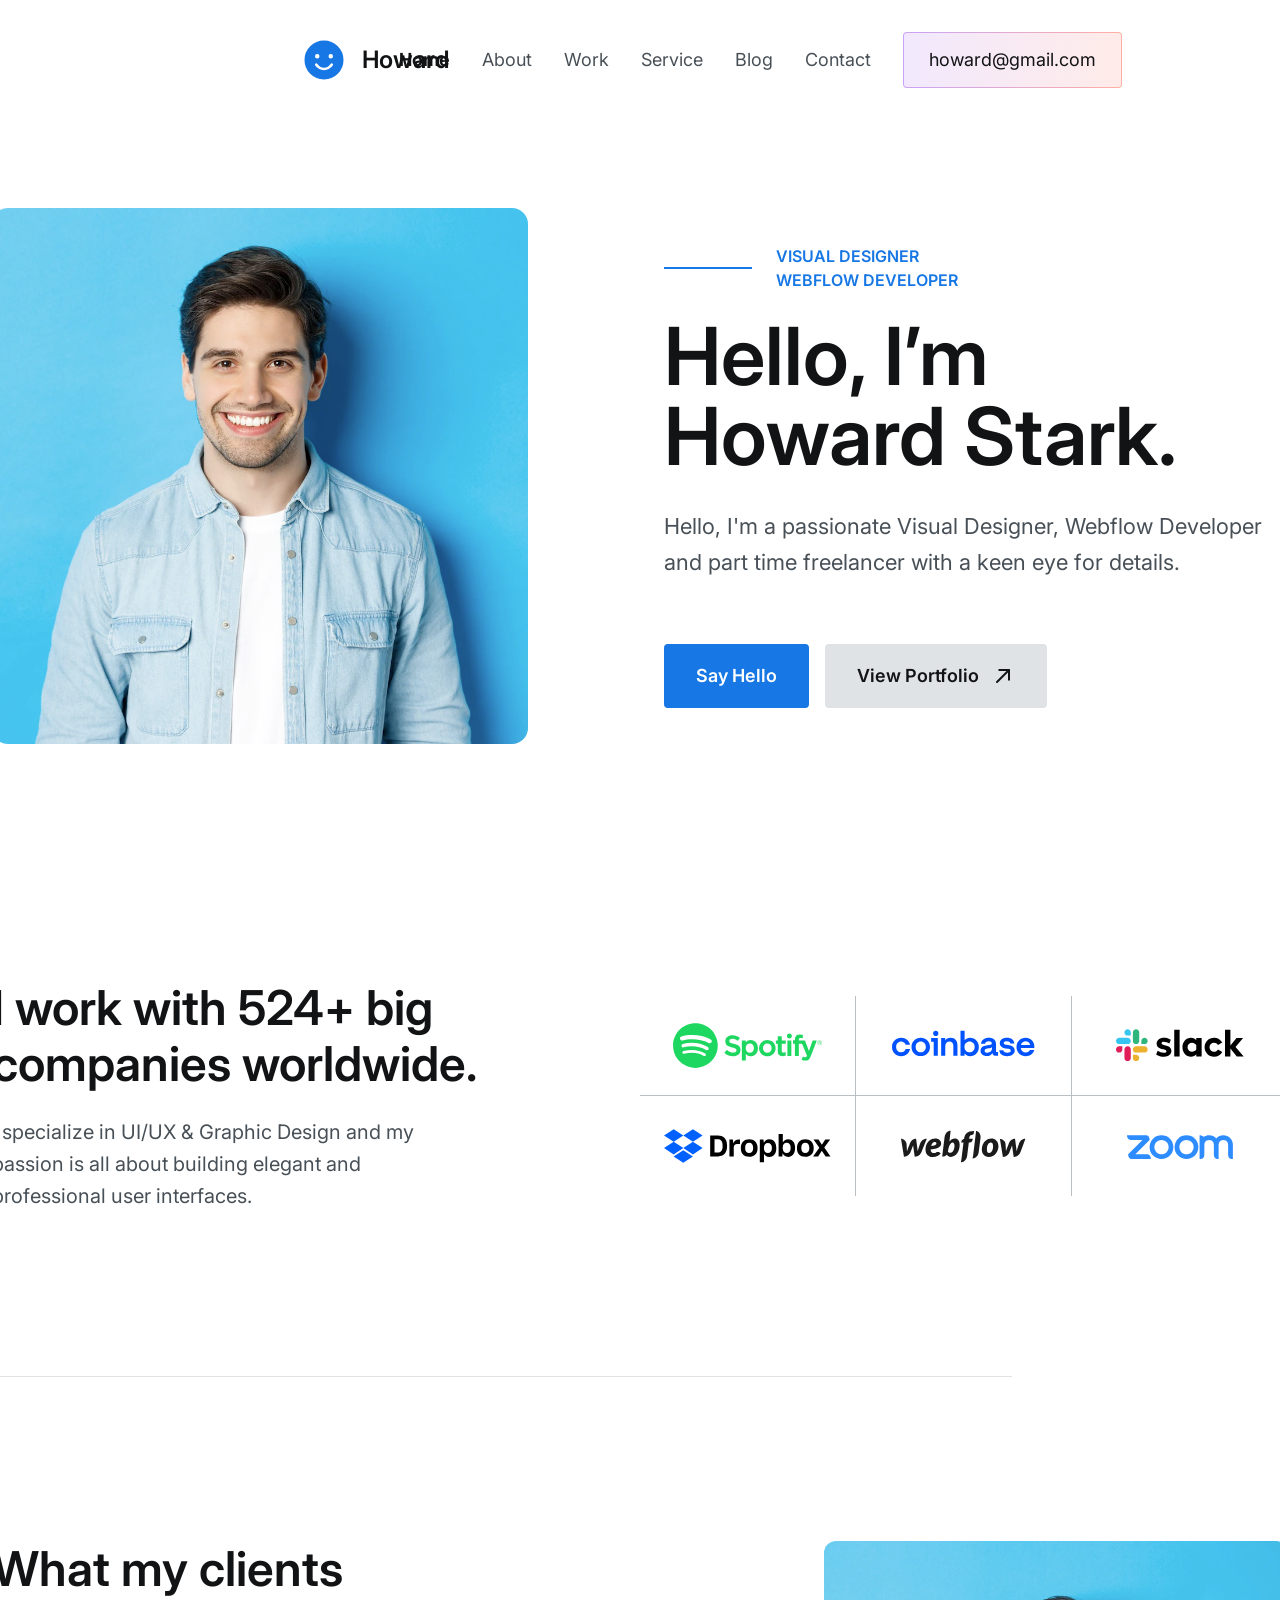
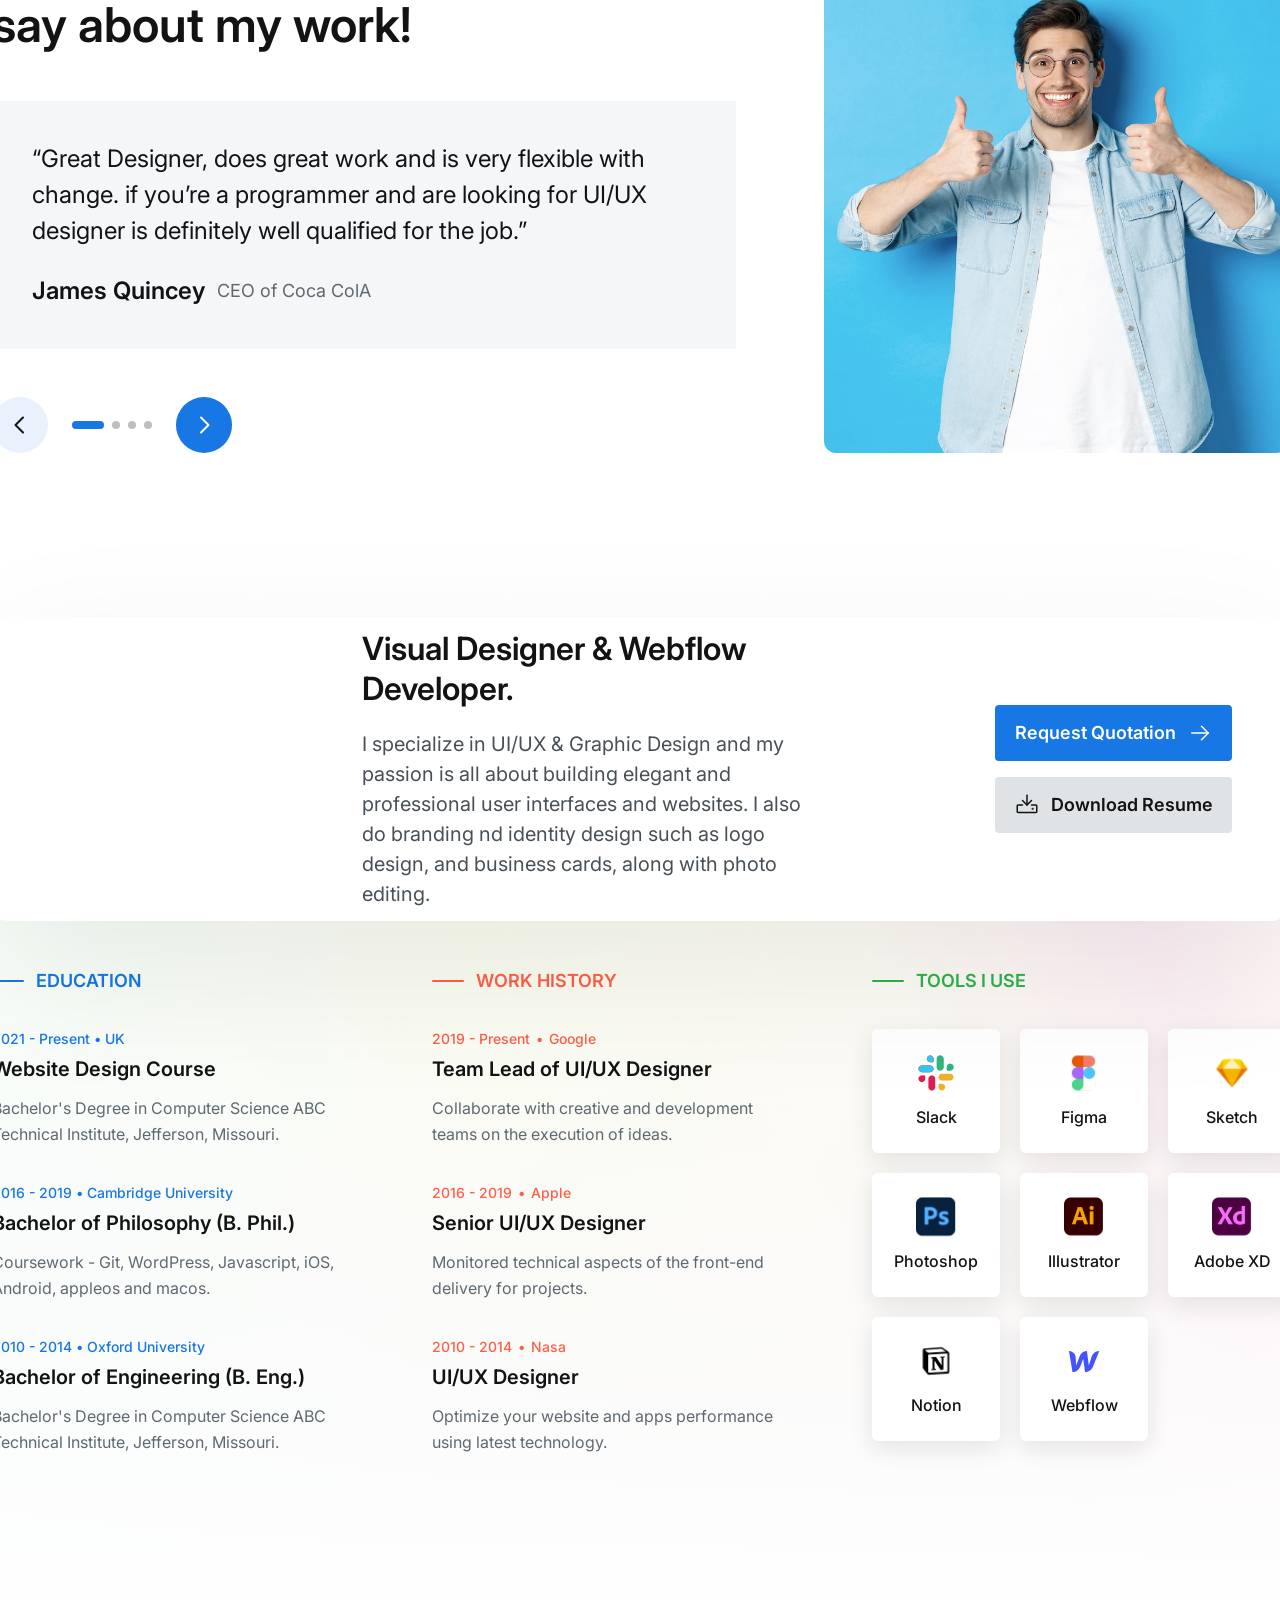
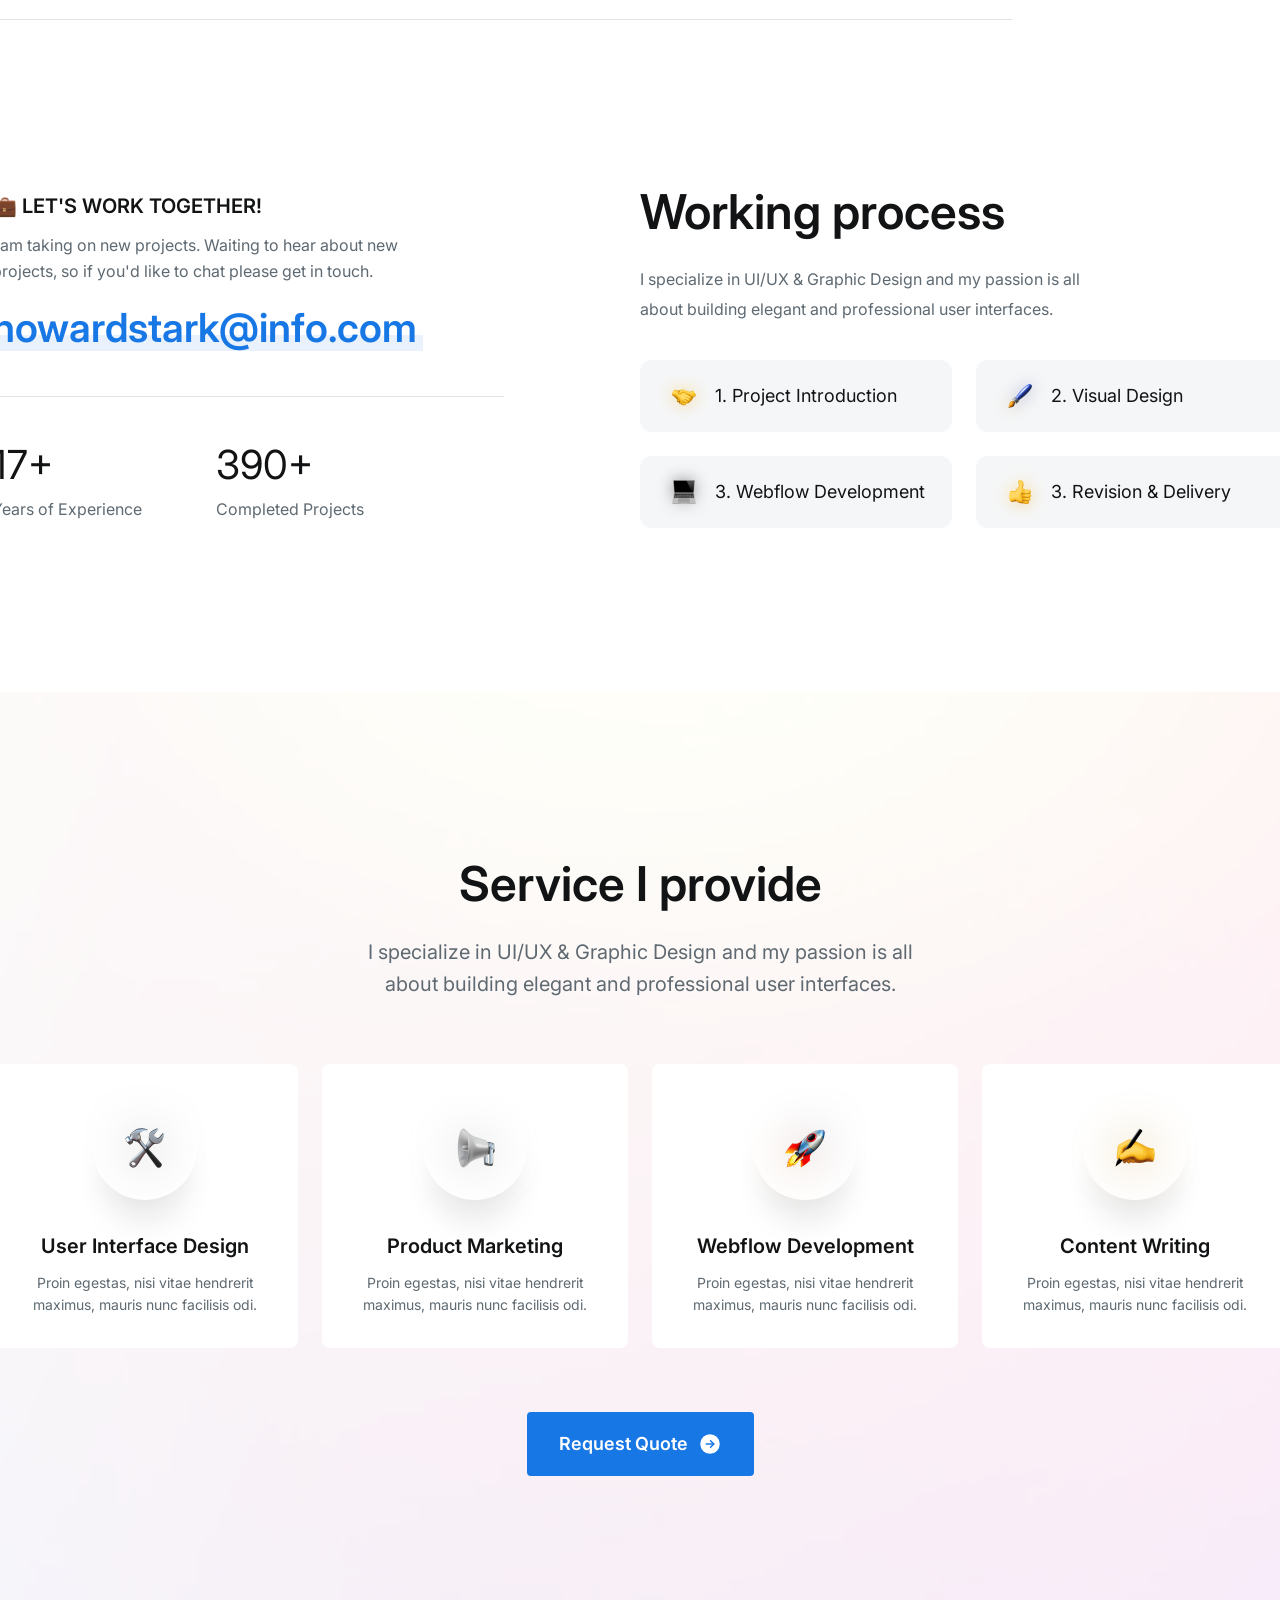
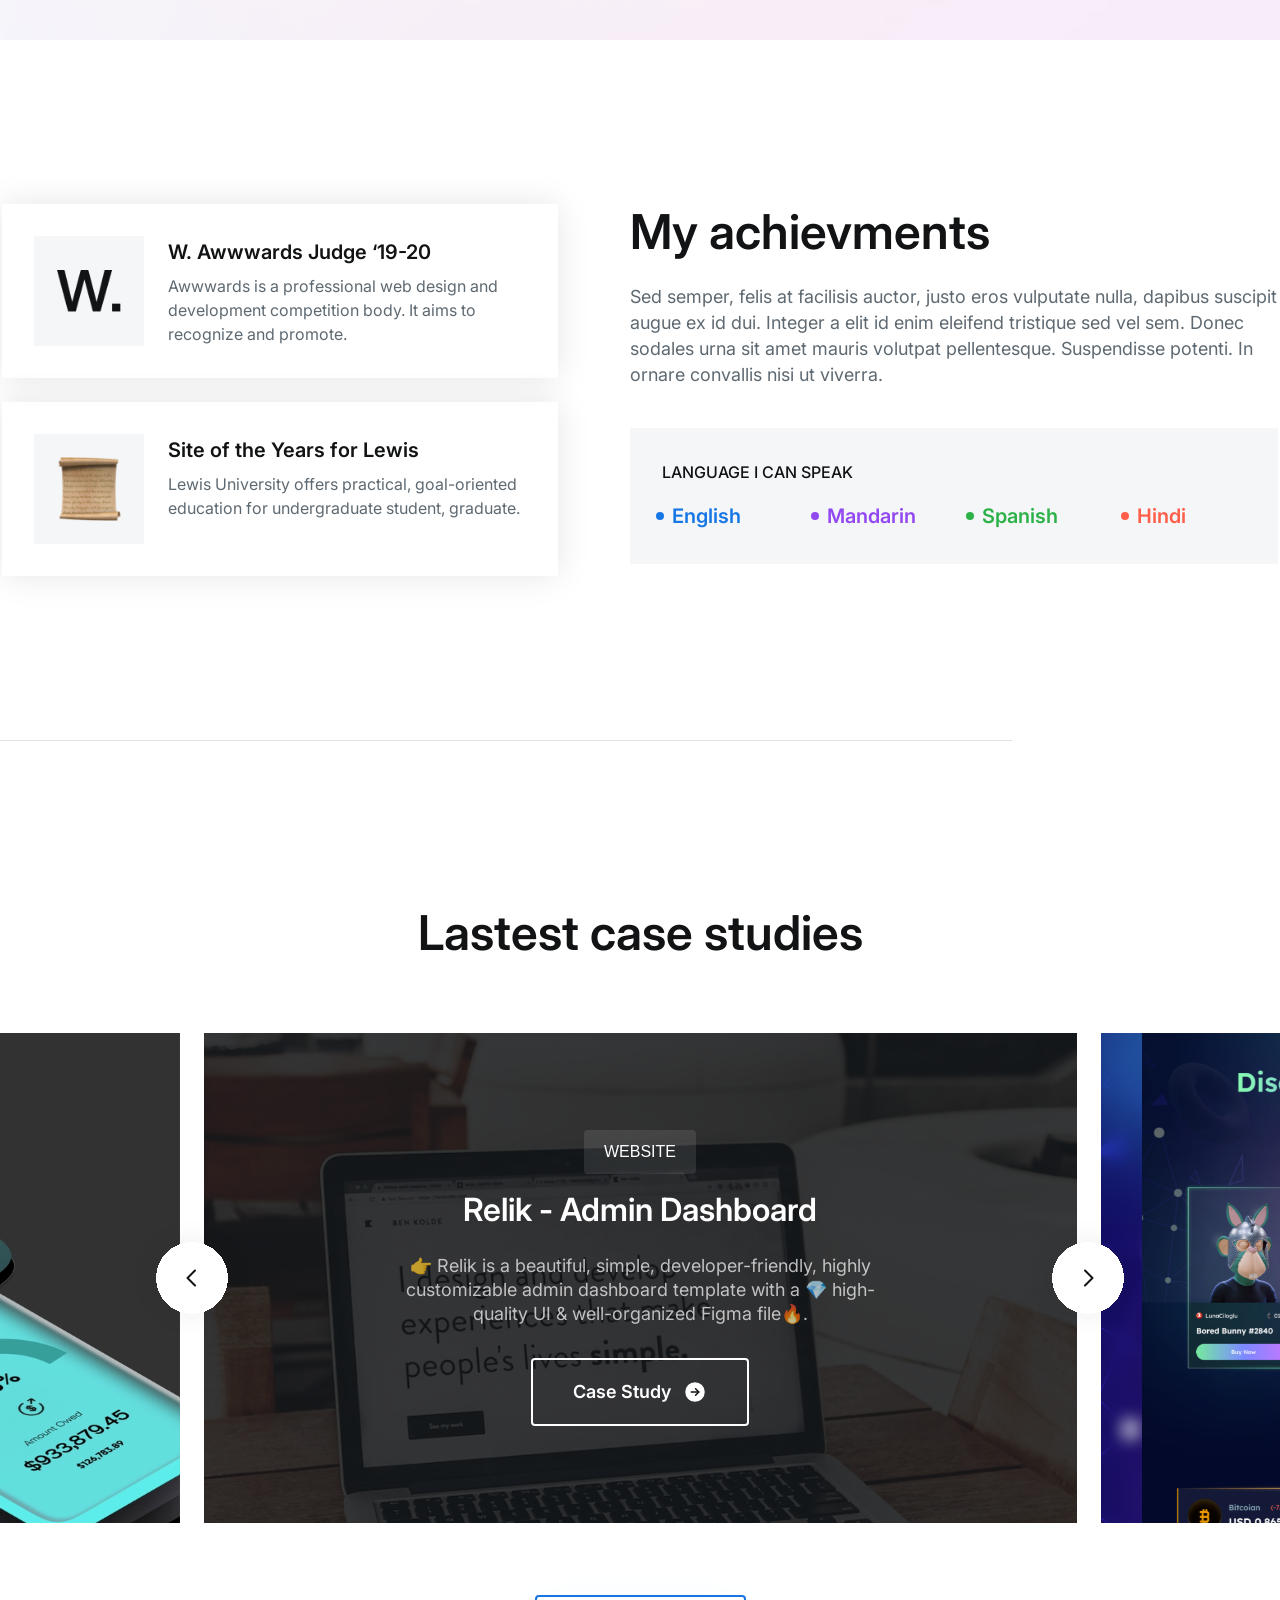
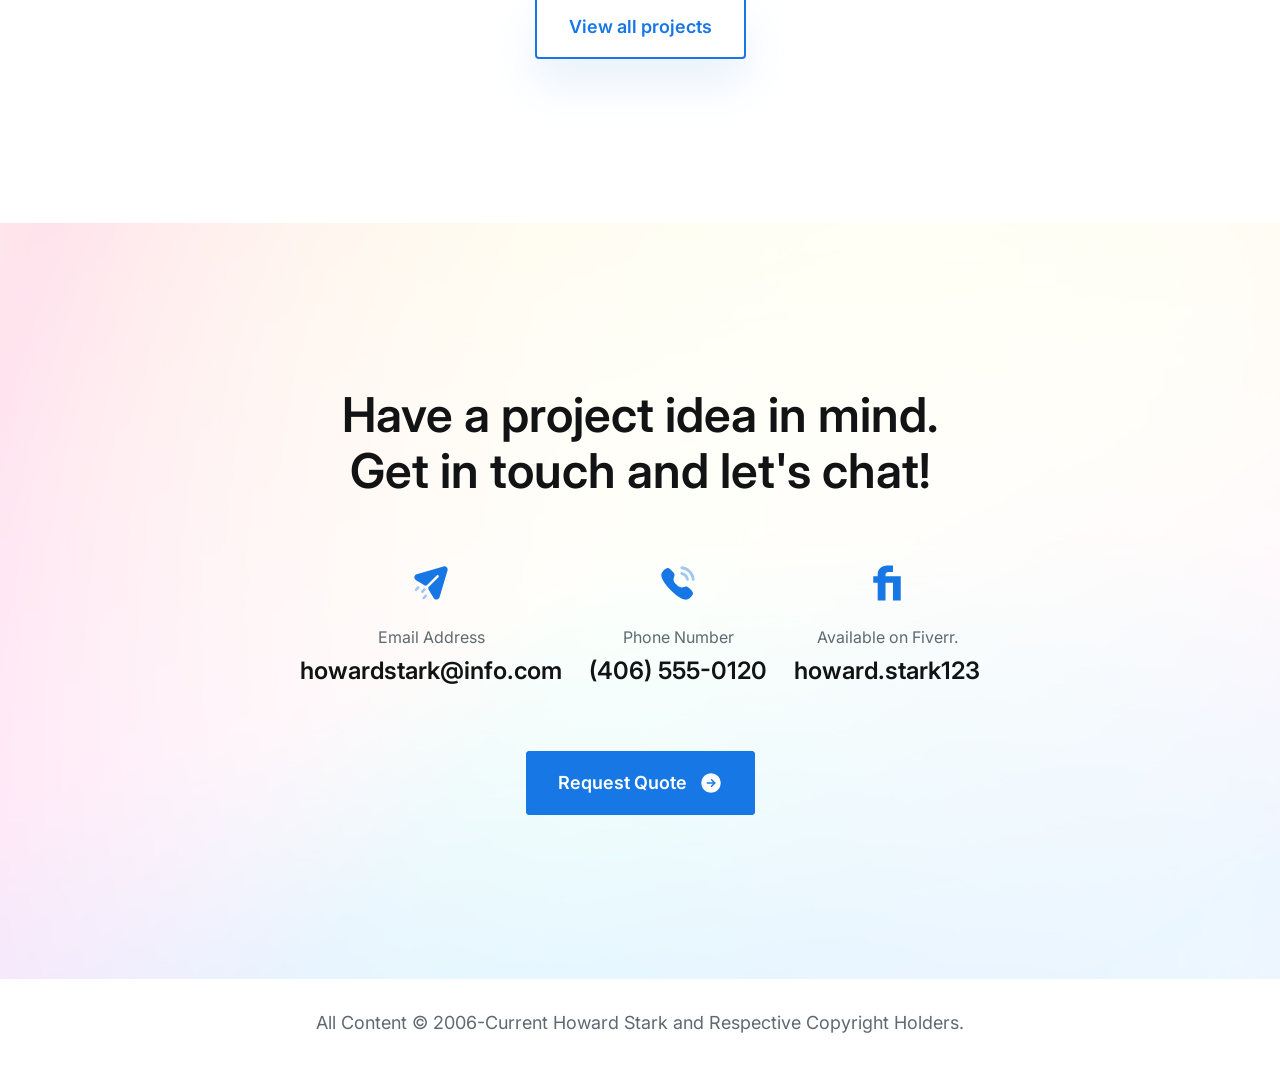
==== commit f042083c: "Refactor navigation and main content structure in index.html for improved semantics and accessibilit" ====
--- a/index.html
+++ b/index.html
@@ -18,30 +18,44 @@
     <link rel="stylesheet" href="css/style.css" />
   </head>
   <body>
+    <!-- ============ Navigation ============ -->
+    <header class="navigation" id="navigation">
+      <div class="navigation-logo">
+        <a href="#header" class="navbar__logo">
+          <img src="assets/icons/smiling-face.svg" alt="" />
+          <h1 class="logo-text">Howard</h1>
+        </a>
+      </div>
+      <ul class="navbar-items">
+        <li>
+          <a href="#header" class="is-active">Home</a>
+        </li>
+        <li>
+          <a href="#about">About</a>
+        </li>
+        <li>
+          <a href="#personal">Work</a>
+        </li>
+        <li>
+          <a href="#services">Service</a>
+        </li>
+        <li>
+          <a href="#latest">Blog</a>
+        </li>
+        <li>
+          <a href="#contact">Contact</a>
+        </li>
+        <li class="navbar__mail">
+          <a href="mailto:howard@gmail.com">howard@gmail.com</a>
+        </li>
+      </ul>
+    </header>
+
     <!-- ============ Main ============ -->
-    <!-- <main> -->
-      <!-- ============ Hero Section ============ -->
+    <main>
+      <!-- ============ Frame554 ============ -->
       <section class="frame554">
-        <!-- ============ Navigation ============ -->
-        <header class="navigation" id="navigation">
-          <div class="navigation-logo">
-            <a href="#header" class="navbar__logo">
-              <img src="assets/icons/smiling-face.svg" alt="" />
-              <span class="logo-text">Howard</span>
-            </a>
-          </div>
-          <div class="navbar-items">
-            <a href="#header" class="is-active">Home</a>
-            <a href="#about">About</a>
-            <a href="#personal">Work</a>
-            <a href="#services">Service</a>
-            <a href="#latest">Blog</a>
-            <a href="#contact">Contact</a>
-            <div class="navbar__mail">
-              <a href="mailto:howard@gmail.com">howard@gmail.com</a>
-            </div>
-          </div>
-        </header>
+        <!-- ============ Frame552 ============ -->
         <div class="frame552">
           <img src="assets/img/avatar1.svg" alt="Portrait of Howard Stark">
           <div class="frame552-content">
@@ -50,7 +64,7 @@
                 <div class="frame43-devider"></div>
                 <p>Visual Designer<br>Webflow Developer</p>
               </div>
-              <h1>Hello, I’m<br>Howard Stark.</h1>
+              <h2>Hello, I’m<br>Howard Stark.</h2>
             </div>
             <p>Hello, I'm a passionate Visual Designer, Webflow Developer and part time freelancer with a keen eye for details.</p>
             <div class="frame552-actions">
@@ -64,26 +78,40 @@
         </div>
       </section>
 
+      <!-- ============ Company Logo ============ -->
       <section class="company-logo" id="company-logo">
         <div class="company-logo-content" id="content">
-          <h1>I work with 524+ big companies worldwide.</h1>
+          <h2>I work with 524+ big companies worldwide.</h2>
           <p>I specialize in UI/UX & Graphic Design and my passion is all about building elegant and professional user interfaces.</p>
         </div>
-        <div class="company-logo-logo" id="logo">
-          <img src="assets/icons/spotify.svg" alt="Spotify Logo">
-          <img src="assets/icons/coinbase.svg" alt="Coinbase Logo">
-          <img src="assets/icons/slack.svg" alt="Slack Logo">
-          <img src="assets/icons/dropblock.svg" alt="Dropbox Logo">
-          <img src="assets/icons/webflow.svg" alt="Webflow Logo">
-          <img src="assets/icons/zoom.svg" alt="Zoom Logo">
-        </div>
+        <ul class="company-logo-logo" id="logo">
+          <li>
+            <img src="assets/icons/spotify.svg" alt="Spotify">
+          </li>
+          <li>
+            <img src="assets/icons/coinbase.svg" alt="Coinbase">
+          </li>
+          <li>
+            <img src="assets/icons/slack.svg" alt="Slack">
+          </li>
+          <li>
+            <img src="assets/icons/dropblock.svg" alt="Dropbox">
+          </li>
+          <li>
+            <img src="assets/icons/webflow.svg" alt="Webflow">
+          </li>
+          <li>
+            <img src="assets/icons/zoom.svg" alt="Zoom">
+          </li>
+        </ul>
       </section>
 
       <div class="devider"></div>
 
+      <!-- ============ Frame551 ============ -->
       <section class="frame551" id="header">
         <div class="frame551-content">
-          <h1>What my clients<br>say about my work!</h1>
+          <h2>What my clients<br>say about my work!</h2>
           <div class="frame551-testimonial">
             <p>“Great Designer, does great work and is very flexible with change. if you’re a programmer and are looking for UI/UX designer is definitely well qualified for the job.”</p>
             <div class="frame551-testimonial-content">
@@ -109,11 +137,13 @@
         <img src="assets/img/avatar2.svg" alt="Portrait of Howard Stark">
       </section>
 
+      <!-- ============ About Me ============ -->
       <section class="about-me" id="about-me">
+        
         <div class="about">
           <img src="assets/img/avatar3.svg" alt="Portrait of Howard Stark">
           <div class="about-content">
-            <h1>Visual Designer & Webflow Developer.</h1>
+            <h2>Visual Designer & Webflow Developer.</h2>
             <p>I specialize in UI/UX &amp; Graphic Design and my passion is all about building elegant and professional user interfaces and websites. I also do branding nd identity design such as logo design, and business cards, along with photo editing.</p>
           </div>
           <div class="about-button">
@@ -127,10 +157,11 @@
             </a>
           </div>
         </div>
-
+        <!-- ============ Resume ============ -->
         <div class="resume">
+          <!-- ============ Education ============ -->
           <div class="education">
-            <h2>Education</h2>
+            <h3>Education</h3>
             <div class="education-content">
               <div class="education-content-heading">
                 <div class="education-content-heading-funfact">
@@ -138,7 +169,7 @@
                   <p>•</p>
                   <p>UK</p>
                 </div>
-                <h1>Website Design Course</h1>
+                <h4>Website Design Course</h4>
               </div>
               <p>Bachelor's Degree in Computer Science ABC Technical Institute, Jefferson, Missouri.</p>
             </div>
@@ -149,7 +180,7 @@
                   <p>•</p>
                   <p>Cambridge University</p>
                 </div>
-                <h1>Bachelor of Philosophy (B. Phil.)</h1>
+                <h4>Bachelor of Philosophy (B. Phil.)</h4>
               </div>
               <p>Coursework - Git, WordPress, Javascript, iOS, Android, appleos and macos.</p>
             </div>
@@ -160,13 +191,14 @@
                   <p>•</p>
                   <p>Oxford University</p>
                 </div>
-                <h1>Bachelor of Engineering (B. Eng.)</h1>
+                <h4>Bachelor of Engineering (B. Eng.)</h4>
               </div>
               <p>Bachelor's Degree in Computer Science ABC Technical Institute, Jefferson, Missouri.</p>
             </div>
           </div>
+          <!-- ============ Work History ============ -->
           <div class="work-history">
-            <h2>Work History</h2>
+            <h3>Work History</h3>
             <div class="work-history-content">
               <div class="work-history-content-heading">
                 <div class="work-history-content-heading-funfact">
@@ -174,7 +206,7 @@
                   <p>•</p>
                   <p>Google</p>
                 </div>
-                <h1>Team Lead of UI/UX Designer</h1>
+                <h4>Team Lead of UI/UX Designer</h4>
               </div>
               <p>Collaborate with creative and development teams on the execution of ideas.</p>
             </div>
@@ -185,7 +217,7 @@
                   <p>•</p>
                   <p>Apple</p>
                 </div>
-                <h1>Senior UI/UX Designer</h1>
+                <h4>Senior UI/UX Designer</h4>
               </div>
               <p>Monitored technical aspects of the front-end delivery for projects.</p>
             </div>
@@ -196,57 +228,59 @@
                   <p>•</p>
                   <p>Nasa</p>
                 </div>
-                <h1>UI/UX Designer</h1>
+                <h4>UI/UX Designer</h4>
               </div>
               <p>Optimize your website and apps performance using latest technology.</p>
             </div>
           </div>
+          <!-- ============ Tools i USE ============ -->
           <div class="tools-i-use">
-            <h2>Tools i USE</h2>
-            <div class="tools">
-              <div class="tool">
+            <h3>Tools i USE</h3>
+            <ul class="tools">
+              <li class="tool">
                 <img src="assets/icons/slack-vertical.svg" alt="Slack Logo">
                 <p>Slack</p>
-              </div>
-              <div class="tool">
+              </li>
+              <li class="tool">
                 <img src="assets/icons/figma-vertical.svg" alt="Figma Logo">
                 <p>Figma</p>
-              </div>
-              <div class="tool">
+              </li>
+              <li class="tool">
                 <img src="assets/icons/sketch-vertical.svg" alt="Sketch Logo">
                 <p>Sketch</p>
-              </div>
-              <div class="tool">
+              </li>
+              <li class="tool">
                 <img src="assets/icons/photoshop-vertical.svg" alt="Photoshop Logo">
                 <p>Photoshop</p>
-              </div>
-              <div class="tool">
+              </li>
+              <li class="tool">
                 <img src="assets/icons/illustrator-vertical.svg" alt="Illustrator Logo">
                 <p>Illustrator</p>
-              </div>
-              <div class="tool">
+              </li>
+              <li class="tool">
                 <img src="assets/icons/adobexd-vertical.svg" alt="Adobe XD Logo">
                 <p>Adobe XD</p>
-              </div>
-              <div class="tool">
+              </li>
+              <li class="tool">
                 <img src="assets/icons/notion-vertical.svg" alt="Notion Logo">
                 <p>Notion</p>
-              </div>
-              <div class="tool">
+              </li>
+              <li class="tool">
                 <img src="assets/icons/webflow-vertical.svg" alt="Webflow Logo">
                 <p>Webflow</p>
-              </div>
-            </div>
+              </li>
+            </ul>
           </div>
         </div>
       </section>
       <div class="devider"></div>
 
+      <!-- ============ Working Process ============ -->
       <section class="working-process" id="working-process">
         <div class="contact-info">
           <div class="cta">
             <div class="cta-heading">
-              <h1>💼 LET'S WORK TOGETHER!</h1>
+              <h2>💼 LET'S WORK TOGETHER!</h2>
               <p>I am taking on new projects. Waiting to hear about new <br>projects, so if you'd like to chat please get in touch.</p>
             </div>
             <div class="cta-email">
@@ -258,111 +292,113 @@
           <div class="fun-fact">
             <div class="year-of-exp">
               <p>17+</p>
-              <h1>Years of Experience</h1>
+              <h3>Years of Experience</h3>
             </div>
             <div class="completed-projects">
               <p>390+</p>
-              <h1>Completed Projects</h1>
+              <h3>Completed Projects</h3>
             </div>
           </div>
         </div>
         <div class="content">
           <div class="content-heading">
-            <h1>Working process</h1>
+            <h4>Working process</h4>
             <p>I specialize in UI/UX & Graphic Design and my passion is all <br>about building elegant and professional user interfaces.</p>
           </div>
-          <div class="content-process">
-            <div class="content-process-item">
+          <ul class="content-process">
+            <li class="content-process-item">
               <div class="content-process-item-icon">
                 <img class="icon-blur" src="assets/icons/process-icon1.png" alt="">
                 <img src="assets/icons/process-icon1.png" alt="">
               </div>
               <p>1. Project Introduction</p>
-            </div>
-            <div class="content-process-item">
+            </li>
+            <li class="content-process-item">
               <div class="content-process-item-icon">
                 <img class="icon-blur" src="assets/icons/process-icon2.png" alt="">
                 <img src="assets/icons/process-icon2.png" alt="">
               </div>
               <p>2. Visual Design</p>
-            </div>
-            <div class="content-process-item">
+            </li>
+            <li class="content-process-item">
               <div class="content-process-item-icon">
                 <img class="icon-blur" src="assets/icons/process-icon3.png" alt="">
                 <img src="assets/icons/process-icon3.png" alt="">
               </div>
               <p>3. Webflow Development</p>
-            </div>
-            <div class="content-process-item">
+            </li>
+            <li class="content-process-item">
               <div class="content-process-item-icon">
                 <img class="icon-blur" src="assets/icons/process-icon4.png" alt="">
                 <img src="assets/icons/process-icon4.png" alt="">
               </div>
               <p>3. Revision & Delivery</p>
-            </div>
-          </div>
-        </div>
-      </section>
-
+            </li>
+          </ul>
+        </div>
+      </section>
+
+      <!-- ============ Service I provide ============ -->
       <section class="service" id="service">
         <div class="service-heading">
-          <h1>Service I provide</h1>
+          <h2>Service I provide</h2>
           <p>I specialize in UI/UX & Graphic Design and my passion is all about building elegant and professional user interfaces.</p>
         </div>
-        <div class="service-card">
-          <div class="service-card-item">
+        <ul class="service-card">
+          <li class="service-card-item">
             <div class="service-card-item-icon">
               <img class="icon-service-blur" src="assets/icons/service-icon1.png" alt="">
               <img src="assets/icons/service-icon1.png" alt="">
               <div class="service-card-item-icon-background"></div>
             </div>
             <div class="service-card-item-content">
-              <h1>User Interface Design</h1>
+              <h3>User Interface Design</h3>
               <p>Proin egestas, nisi vitae hendrerit maximus, mauris nunc facilisis odi.</p>
             </div>
-          </div>
-          <div class="service-card-item">
+          </li>
+          <li class="service-card-item">
             <div class="service-card-item-icon">
               <img class="icon-service-blur" src="assets/icons/service-icon2.png" alt="">
               <img src="assets/icons/service-icon2.png" alt="">
               <div class="service-card-item-icon-background"></div>
             </div>
             <div class="service-card-item-content">
-              <h1>Product Marketing</h1>
+              <h3>Product Marketing</h3>
               <p>Proin egestas, nisi vitae hendrerit maximus, mauris nunc facilisis odi.</p>
             </div>
-          </div>
-          <div class="service-card-item">
+          </li>
+          <li class="service-card-item">
             <div class="service-card-item-icon">
               <img class="icon-service-blur" src="assets/icons/service-icon3.png" alt="">
               <img src="assets/icons/service-icon3.png" alt="">
               <div class="service-card-item-icon-background"></div>
             </div>
             <div class="service-card-item-content">
-              <h1>Webflow Development</h1>
+              <h3>Webflow Development</h3>
               <p>Proin egestas, nisi vitae hendrerit maximus, mauris nunc facilisis odi.</p>
             </div>
-          </div>
-          <div class="service-card-item">
+          </li>
+          <li class="service-card-item">
             <div class="service-card-item-icon">
               <img class="icon-service-blur" src="assets/icons/service-icon4.png" alt="">
               <img src="assets/icons/service-icon4.png" alt="">
               <div class="service-card-item-icon-background"></div>
             </div>
             <div class="service-card-item-content">
-              <h1>Content Writing</h1>
+              <h3>Content Writing</h3>
               <p>Proin egestas, nisi vitae hendrerit maximus, mauris nunc facilisis odi.</p>
             </div>
-          </div>
-        </div>
+          </li>
+        </ul>
         <div class="service-button">
           <a href="#contact" class="service-button-primary">
             Request Quote
-            <img src="assets/icons/arrow-whitecycle-right.svg"">
+            <img src="assets/icons/arrow-whitecycle-right.svg">
           </a>
         </div>
       </section>
 
+      <!-- ============ Awards ============ -->
       <section class="awards" id="awards">
         <div class="awards-card">
           <div class="awards-card-item">
@@ -370,7 +406,7 @@
               <img src="assets/icons/award-icon1.png" alt="">
             </div>
             <div class="awards-card-item-content">
-              <h1>W. Awwwards Judge ‘19-20</h1>
+              <h3>W. Awwwards Judge ‘19-20</h3>
               <p>Awwwards is a professional web design and development competition body. It aims to recognize and promote.</p>
             </div>
           </div>
@@ -379,31 +415,40 @@
               <img src="assets/icons/award-icon2.png" alt="">
             </div>
             <div class="awards-card-item-content">
-              <h1>Site of the Years for Lewis</h1>
+              <h3>Site of the Years for Lewis</h3>
               <p>Lewis University offers practical, goal-oriented education for undergraduate student, graduate.</p>
             </div>
           </div>
         </div>  
         <div class="awards-content">
           <div class="awards-content-heading">
-            <h1>My achievments</h1>
+            <h2>My achievments</h2>
             <p>Sed semper, felis at facilisis auctor, justo eros vulputate nulla, dapibus suscipit augue ex id dui. Integer a elit id enim eleifend tristique sed vel sem. Donec sodales urna sit amet mauris volutpat pellentesque. Suspendisse potenti. In ornare convallis nisi ut viverra.</p>
           </div>
           <div class="awards-content-language">
-            <h1>LANGUAGE I CAN SPEAK</h1>
-            <div class="awards-content-language-list">
-              <p>English</p>
-              <p>Mandarin</p>
-              <p>Spanish</p>
-              <p>Hindi</p>
-            </div>
+            <h4>LANGUAGE I CAN SPEAK</h4>
+            <ul class="awards-content-language-list">
+              <li>
+                <p>English</p>
+              </li>
+              <li>
+                <p>Mandarin</p>
+              </li>
+              <li>
+                <p>Spanish</p>
+              </li>
+              <li>
+                <p>Hindi</p>
+              </li>
+            </ul>
           </div>
         </div>
       </section>
       <div class="devider"></div>
 
+      <!-- ============ Lastest case studies ============ -->
       <section class="projects" id="projects">
-        <h1>Lastest case studies</h1>
+        <h2>Lastest case studies</h2>
         <div class="projects-card">
           <div class="projects-card-item">
             <img class="projects-card-media" src="assets/img/project1.svg" alt="Mobile analytics dashboard">
@@ -414,7 +459,7 @@
               <div class="projects-card-heading">
                 <div class="projects-card-heading-content">
                   <p class="projects-card-frame64">WEBSITE</p>
-                  <h1>Relik - Admin Dashboard</h1>
+                  <h3>Relik - Admin Dashboard</h3>
                 </div>
                 <p>👉 Relik is a beautiful, simple, developer-friendly, highly customizable admin dashboard template with a 💎 high-quality UI &amp; well-organized Figma file🔥.</p>
               </div>
@@ -440,182 +485,46 @@
           </a>
         </div>
       </section>
-
-      <footer class="footer" id="footer">
-        <div class="footer-CTA">
-          <h1>Have a project idea in mind.<br>Get in touch and let's chat!</h1>
-          <div class="footer-CTA-frame497">
-            <div class="footer-CTA-frame494">
-              <img src="assets/icons/email-icon.svg" alt="">
-              <div class="footer-CTA-frame494-content">
-                <h1>Email Address</h1>
-                <p>howardstark@info.com</p>
-              </div>
-            </div>
-            <div class="footer-CTA-frame495">
-              <img src="assets/icons/phone-icon.svg" alt="">
-              <div class="footer-CTA-frame495-content">
-                <h1>Phone Number</h1>
-                <p>(406) 555-0120</p>
-              </div>
-            </div>
-            <div class="footer-CTA-frame496">
-              <img src="assets/icons/fiverr-icon.svg" alt="">
-              <div class="footer-CTA-frame496-content">
-                <h1>Available on Fiverr.</h1>
-                <p>howard.stark123</p>
-              </div>
-            </div>
-          </div>
-          <div class="footer-CTA-button">
-            <a href="#contact" class="footer-CTA-button-primary">
-              Request Quote
-              <img src="assets/icons/arrow-whitecycle-right.svg" alt="">
-            </a>
-          </div>
-        </div>
-        <div class="footer-copyright">
-          <h1>All Content © 2006-Current Howard Stark and Respective Copyright Holders.</h1>
-        </div>
-      </footer>
-      </section>
-    <!-- </main> -->
+    </main>
+
+    <!-- ============ Footer ============ -->
+    <footer class="footer" id="footer">
+      <div class="footer-CTA">
+        <h2>Have a project idea in mind.<br>Get in touch and let's chat!</h2>
+        <div class="footer-CTA-frame497">
+          <div class="footer-CTA-frame494">
+            <img src="assets/icons/email-icon.svg" alt="">
+            <div class="footer-CTA-frame494-content">
+              <h3>Email Address</h3>
+              <p>howardstark@info.com</p>
+            </div>
+          </div>
+          <div class="footer-CTA-frame495">
+            <img src="assets/icons/phone-icon.svg" alt="">
+            <div class="footer-CTA-frame495-content">
+              <h3>Phone Number</h3>
+              <p>(406) 555-0120</p>
+            </div>
+          </div>
+          <div class="footer-CTA-frame496">
+            <img src="assets/icons/fiverr-icon.svg" alt="">
+            <div class="footer-CTA-frame496-content">
+              <h3>Available on Fiverr.</h3>
+              <p>howard.stark123</p>
+            </div>
+          </div>
+        </div>
+        <div class="footer-CTA-button">
+          <a href="#contact" class="footer-CTA-button-primary">
+            Request Quote
+            <img src="assets/icons/arrow-whitecycle-right.svg" alt="">
+          </a>
+        </div>
+      </div>
+      <div class="footer-copyright">
+        <h2>All Content © 2006-Current Howard Stark and Respective Copyright Holders.</h2>
+      </div>
+    </footer>
+    </section>
   </body>
 </html>
-
-
-<!-- Howard
-Home
-About
-Work
-Service
-Blog
-Contact
-howard@gmail.com
-Visual Designer
-Webflow Developer
-Hello, I’m
-Howard Stark.
-Hello, I'm a passionate Visual Designer, Webflow Developer and part time freelancer with a keen eye for details.
-Say Hello
-View Portfolio
-I work with 524+ big companies worldwide.
-I specialize in UI/UX & Graphic Design and my passion is all about building elegant and professional user interfaces.
-
-“Great Designer, does great work and is very flexible with change. if you’re a programmer and are looking for UI/UX designer is definitely well qualified for the job.”
-James Quincey
-CEO of Coca ColA
-Visual Designer & Webflow Developer.
-Request Quotation
-I specialize in UI/UX & Graphic Design and my passion is all about building elegant and professional user interfaces and websites. I also do branding nd identity design such as logo design, and business cards, along with photo editing.
-Download Resume
-Education
-Work History
-Tools i USE
-2021 - Present
-•
-UK
-2019 - Present
-•
-Google
-Website Design Course
-Team Lead of UI/UX Designer
-Bachelor's Degree in Computer Science ABC Technical Institute, Jefferson, Missouri.
-Collaborate with creative and development teams on the execution of ideas.
-Slack
-Figma
-Sketch
-2016 - 2019
-•
-Cambridge University
-2016 - 2019
-•
-Apple
-Bachelor of Philosophy (B. Phil.)
-Senior UI/UX Designer
-Coursework - Git, WordPress, Javascript, iOS, Android, appleos and macos.
-Monitored technical aspects of the front-end delivery for projects.
-Photoshop
-Illustrator
-Adobe XD
-2010 - 2014
-•
-Oxford University
-2010 - 2014
-•
-Nasa
-Bachelor of Engineering (B. Eng.)
-UI/UX Designer
-Bachelor's Degree in Computer Science ABC Technical Institute, Jefferson, Missouri.
-Optimize your website and apps performance using latest technology.
-Notion
-Webflow
-💼 Let’s work together!
-Working process
-I am taking on new projects. Waiting to hear about new projects, so if you'd like to chat please get in touch.
-I specialize in UI/UX & Graphic Design and my passion is all about building elegant and professional user interfaces.
-howardstark@info.com
-🤝
-🤝
-1. Project Introduction
-🖌️
-🖌️
-2. Visual Design
-17+
-390+
-💻️
-3. Webflow Development
-👍️
-3. Revision & Delivery
-Years of Experience
-Completed Projects
-💻
-👍️
-Service I provide
-I specialize in UI/UX & Graphic Design and my passion is all about building elegant and professional user interfaces.
-🛠️
-📢
-🚀
-✍
-🛠️
-📢
-🚀
-✍
-User Interface Design
-Product Marketing
-Webflow Development
-Content Writing
-Proin egestas, nisi vitae hendrerit maximus, mauris nunc facilisis odi.
-Proin egestas, nisi vitae hendrerit maximus, mauris nunc facilisis odi.
-Proin egestas, nisi vitae hendrerit maximus, mauris nunc facilisis odi.
-Proin egestas, nisi vitae hendrerit maximus, mauris nunc facilisis odi.
-Request Quote
-W.
-Awwwards Judge ‘19-20
-My achievments
-Awwwards is a professional web design and development competition body. It aims to recognize and promote.
-Sed semper, felis at facilisis auctor, justo eros vulputate nulla, dapibus suscipit augue ex id dui. Integer a elit id enim eleifend tristique sed vel sem. Donec sodales urna sit amet mauris volutpat pellentesque. Suspendisse potenti. In ornare convallis nisi ut viverra.
-📜
-Site of the Years for Lewis
-Language i can speak
-Lewis University offers practical, goal-oriented education for undergraduate student, graduate.
-English
-Mandarin
-Spanish
-Hindi
-Latest case studies
-WEBSITE
-Relik - Admin Dashboard
-👉 Relik is a beautiful, simple, developer-friendly, highly customizable admin dashboard template with a 💎 high-quality UI & well-organized Figma file🔥.
-Case Study
-View all projects
-Have a project idea in mind.
-Get in touch and let's chat!
-Email Address
-Phone Number
-Available on Fiverr.
-howardstark@info.com
-(406) 555-0120
-howard.stark123
-Request Quote
-All Content © 2006-Current Howard Stark and Respective Copyright Holders. -->
--- a/css/style.css
+++ b/css/style.css
@@ -1,15 +1,13 @@
 body {
-    background: #FFFFFF;
+    background: var(--color-white);
     color: var(--color-white);
     display: flex;
     flex-direction: column;
     align-items: center;
     padding: 0px;
-    /* margin-top: 50px; */
     position: relative;
     width: 100%;
     margin: 0 auto;
-    /* max-width: 1920px; */
 }
 
 .about, .resume, .awards, .service, .personal, .lastest {
@@ -32,8 +30,7 @@
     align-items: center;
     justify-content: center;
     align-items: center;
-    gap: 88px;
-    padding: 0px 0px 72px 0px;
+    padding: 88px 0px 72px 0px;
 }
 
 /* ============ (Header) ============ */
@@ -57,18 +54,17 @@
     align-items: center;
     padding: 0px;
     gap: 12px;
-
     margin: 0 auto;
     width: 100%;
     margin: 0 auto;
     max-width: 151px;
     height: 48px;
-
     flex: none;
     order: 0;
     flex-grow: 0;
 
 }
+
 .navbar__logo img {
     width: 100%;
     margin: 0 auto;
@@ -78,23 +74,22 @@
     order: 0;
     flex-grow: 0;
 }
+
 .logo-text {
     width: 100%;
     margin: 0 auto;
     max-width: 91px;
     height: 32px;
-    font-family: var(--font-main);
-    font-style: normal;
-    font-weight: 600;
-    font-size: 24px;
+    font: var(--main-h4);
     line-height: 32px;
     text-align: center;
-    color: #121314;
+    color: var(--color-gray900);
     flex: none;
     order: 1;
     flex-grow: 0;
 
 }
+
 .navbar-items {
     width: auto;
     display: flex;
@@ -106,16 +101,18 @@
     width: auto;
     flex: none;
 }
-.navbar-items > a{
-    width: 100%;
+
+.navbar-items a {
     font: var(--main-body-large-400);
     line-height: 26px;
     text-align: center;
     color: var(--color-gray600);
-    &:hover{
-        color: var(--color-gray900);
-    } 
-}
+}
+
+.navbar-items a:hover {
+    color: var(--color-gray900);
+}
+
 .navbar-items a.is-active {
     width: 100%;
     font: var(--main-body-large-400);
@@ -131,12 +128,10 @@
     justify-content: center;
     align-items: center;
     padding: 0px 24px;
-
     width: 100%;
     margin: 0 auto;
     max-width: 219px;
     height: 56px;
-
     background: linear-gradient(90deg, rgba(146, 73, 242, 0.12) 0%, rgba(255, 95, 73, 0.12) 100%);
     border: 1px solid transparent;
     border-radius: 4px;
@@ -145,13 +140,11 @@
         linear-gradient(#fff, #fff) padding-box,
         linear-gradient(90deg, rgba(146, 73, 242, 0.5) 0%, rgba(255, 95, 73, 0.5) 100%) border-box;
     background-origin: border-box;
-
     font: var(--main-body-large-500);
     line-height: 56px;
     text-align: center;
     white-space: nowrap;
     color: var(--color-gray900);
-
     flex: none;
     order: 6;
     flex-grow: 0;
@@ -161,6 +154,7 @@
     color: var(--color-gray900);
 }
 
+/* ============ (Frame552) ============ */
 .frame552{
     width: 100%;
     display: flex;
@@ -221,7 +215,7 @@
     color: var(--color-main500);
 }
 
-.frame552-heading h1 {
+.frame552-heading h2 {
     font: var(--main-display1);
     line-height: 80px;
     color: var(--color-gray900);
@@ -235,32 +229,6 @@
     color: var(--color-gray600);
 }
 
-.frame552-text h1,
-.frame552-text h2 {
-    margin: 0;
-    width: auto;
-    max-width: none;
-    height: auto;
-    font-family: var(--font-main), sans-serif;
-    font-weight: 600;
-    font-size: clamp(40px, 5.6vw, 80px);
-    line-height: 1;
-    color: var(--color-gray900);
-}
-
-.frame552-text h1 {
-    margin-top: 32px;
-}
-
-.frame552-text p {
-    margin: 32px 0 0;
-    max-width: 640px;
-    font-family: var(--font-main), sans-serif;
-    font-weight: 400;
-    font-size: clamp(16px, 1.15vw, 20px);
-    line-height: 1.8;
-    color: var(--color-gray600);
-}
 
 .frame552-actions {
     display: flex;
@@ -303,6 +271,7 @@
     justify-content: space-between;
     align-items: center;
     padding: 164px 300px;
+    /* list-style: none; */
 }
 
 .company-logo-content {
@@ -315,7 +284,7 @@
     gap: 24px;
 }
 
-.company-logo-content h1 {
+.company-logo-content h2 {
     width: 100%;
     max-width: 536px;
     font: var(--main-h1); 
@@ -331,6 +300,7 @@
     text-align: start;
     color: var(--color-gray600);
 }
+
 .company-logo-logo {
     width: 100%;
     max-width: 648px;
@@ -340,25 +310,30 @@
     position: relative;
 }
 
-.company-logo-logo img {
+.company-logo-logo li {
     width: 100%;
     height: 100%;
     padding: 24px;
-    background: none;
-    position: relative;
-    z-index: 1;
     border-right: 1px solid var(--color-gray200);
     border-bottom: 1px solid var(--color-gray200);
 }
 
-.company-logo-logo img:nth-child(3n) {
+.company-logo-logo li:nth-child(3n) {
     border-right: none;
 }
-.company-logo-logo img:nth-child(n+4) {
+
+.company-logo-logo li:nth-child(n+4) {
     border-bottom: none;
 }
 
-/* ============ (frame551) ============ */
+.company-logo-logo img {
+    width: 100%;
+    height: 100%;
+    object-fit: contain;
+    object-position: center;
+}
+
+/* ============ (Frame551) ============ */
 .frame551 {
     width: 100%;
     display: flex;
@@ -380,7 +355,7 @@
     gap: 48px;
 }
 
-.frame551-content h1 {
+.frame551-content h2 {
     width: 100%;
     font: var(--main-h1);
     line-height: 56px;
@@ -555,7 +530,7 @@
     gap: 20px;
 }
 
-.about-content h1 {
+.about-content h2 {
     font: var(--main-h3);
     line-height: 40px;
     color: var(--color-gray900);
@@ -620,7 +595,7 @@
     color: var(--color-gray900);
 }
 
-.resume h2 {
+.resume h3 {
     display: flex;
     flex-direction: row;
     align-items: center;
@@ -630,7 +605,7 @@
     text-transform: uppercase;
 }
 
-.resume h2::before {
+.resume h3::before {
     content: "";
     width: 32px;
     height: 2px;
@@ -651,10 +626,11 @@
 }
 
 /* ============ (About Resume Education & Work History) ============ */
-.education h2{
+.education h3{
     color: var(--color-main500);
 }
-.work-history h2{
+
+.work-history h3{
     color: var(--color-ceo500);
 }
 
@@ -702,8 +678,8 @@
     line-height: 20px;
 }
 
-.education-content-heading h1,
-.work-history-content-heading h1 {
+.education-content-heading h4,
+.work-history-content-heading h4 {
     font: var(--main-cap1);
     color: var(--color-gray900);
     line-height: 32px;
@@ -722,7 +698,7 @@
 }
 
 /* ============ (About Resume Tools I Use) ============ */
-.tools-i-use h2 {
+.tools-i-use h3 {
     color: var(--color-photo500);
 }
 
@@ -803,7 +779,7 @@
     align-items: start;
 } 
 
-.cta-heading h1 {
+.cta-heading h2 {
     font: var(--main-cap1);
     color: var(--color-gray900);
     line-height: 28px;
@@ -868,8 +844,8 @@
     min-width: 200px;
 }
 
-.year-of-exp h1,
-.completed-projects h1 {
+.year-of-exp h3,
+.completed-projects h3 {
     font: var(--main-body-regular-400);
     color: var(--color-gray500);
     line-height: 24px;
@@ -905,7 +881,7 @@
     gap: 24px;
 }
 
-.content-heading h1 {
+.content-heading h4 {
     font: var(--main-h1);
     color: var(--color-gray900);
     line-height: 56px;
@@ -990,6 +966,7 @@
     position: relative;
     isolation: isolate;
 }
+
 .service::before {
     content: "";
     position: absolute;
@@ -1010,7 +987,7 @@
     max-width: 563px;
 }
 
-.service-heading h1 {
+.service-heading h2 {
     font: var(--main-h1);
     color: var(--color-gray900);
     line-height: 56px;
@@ -1097,7 +1074,7 @@
     gap: 12px;
 }
 
-.service-card-item-content h1 {
+.service-card-item-content h3 {
     font: var(--main-cap1);
     color: var(--color-gray900);
     text-align: center;
@@ -1204,7 +1181,7 @@
     gap: 6px;
 }
 
-.awards-card-item-content h1 {
+.awards-card-item-content h3 {
     font: var(--main-cap1);
     color: var(--color-gray900);
     text-align: start;
@@ -1239,7 +1216,7 @@
     gap: 24px;
 }
 
-.awards-content-heading h1 {
+.awards-content-heading h2 {
     font: var(--main-h1);
     color: var(--color-gray900);
     text-align: start;
@@ -1268,7 +1245,7 @@
     background-color: var(--color-gray50);
 }
 
-.awards-content-language h1 {
+.awards-content-language h4 {
     font: var(--main-body-regular-500);
     color: var(--color-gray900);
     text-align: start;
@@ -1285,7 +1262,7 @@
     gap: 24px;
 }
 
-.awards-content-language-list p {
+.awards-content-language-list li {
     display: flex;
     align-items: center;
     justify-content: flex-start;
@@ -1302,7 +1279,7 @@
     white-space: nowrap;
 }
 
-.awards-content-language-list p::before {
+.awards-content-language-list li::before {
     content: "";
     width: 8px;
     height: 8px;
@@ -1311,19 +1288,19 @@
     background: currentColor;
 }
 
-.awards-content-language-list p:nth-child(1) {
+.awards-content-language-list li:nth-child(1) {
     color: var(--color-main500);
 }
 
-.awards-content-language-list p:nth-child(2) {
+.awards-content-language-list li:nth-child(2) {
     color: var(--color-uiux500);
 }
 
-.awards-content-language-list p:nth-child(3) {
+.awards-content-language-list li:nth-child(3) {
     color: var(--color-photo500);
 }
 
-.awards-content-language-list p:nth-child(4) {
+.awards-content-language-list li:nth-child(4) {
     color: var(--color-ceo500);
 }
 
@@ -1338,7 +1315,7 @@
     padding: 164px 0px;
 }
 
-.projects h1 {
+.projects h2 {
     font: var(--main-h1);
     line-height: 56px;
     color: var(--color-gray900);
@@ -1470,7 +1447,7 @@
     opacity: 1;
 }
 
-.projects-card-heading-content h1 {
+.projects-card-heading-content h3 {
     font: var(--main-h3);
     color: var(--color-white);
     text-align: center;
@@ -1574,6 +1551,7 @@
     position: relative;
     isolation: isolate;
 }
+
 .footer-CTA::before {
     content: "";
     position: absolute;
@@ -1583,7 +1561,7 @@
     z-index: -1;
 }
 
-.footer-CTA h1 {
+.footer-CTA h2 {
     font: var(--main-h1);
     color: var(--color-gray900);
     text-align: center;
@@ -1633,15 +1611,16 @@
     gap: 8px;
 }
 
-.footer-CTA-frame494 h1,
-.footer-CTA-frame495 h1,
-.footer-CTA-frame496 h1 {
+.footer-CTA-frame494 h3,
+.footer-CTA-frame495 h3,
+.footer-CTA-frame496 h3 {
     font: var(--main-body-regular-400);
     color: var(--color-gray500);
     text-align: center;
     width: 100%;
     line-height: 20px;
 }
+
 .footer-CTA-frame494 p,
 .footer-CTA-frame495 p,
 .footer-CTA-frame496 p {
@@ -1698,8 +1677,8 @@
     padding: 32px 300px;
 }
 
-.footer-copyright h1 {
+.footer-copyright h2 {
     font: var(--main-body-large-400);
     color: var(--color-gray500);
     line-height: 24px;
-}+}
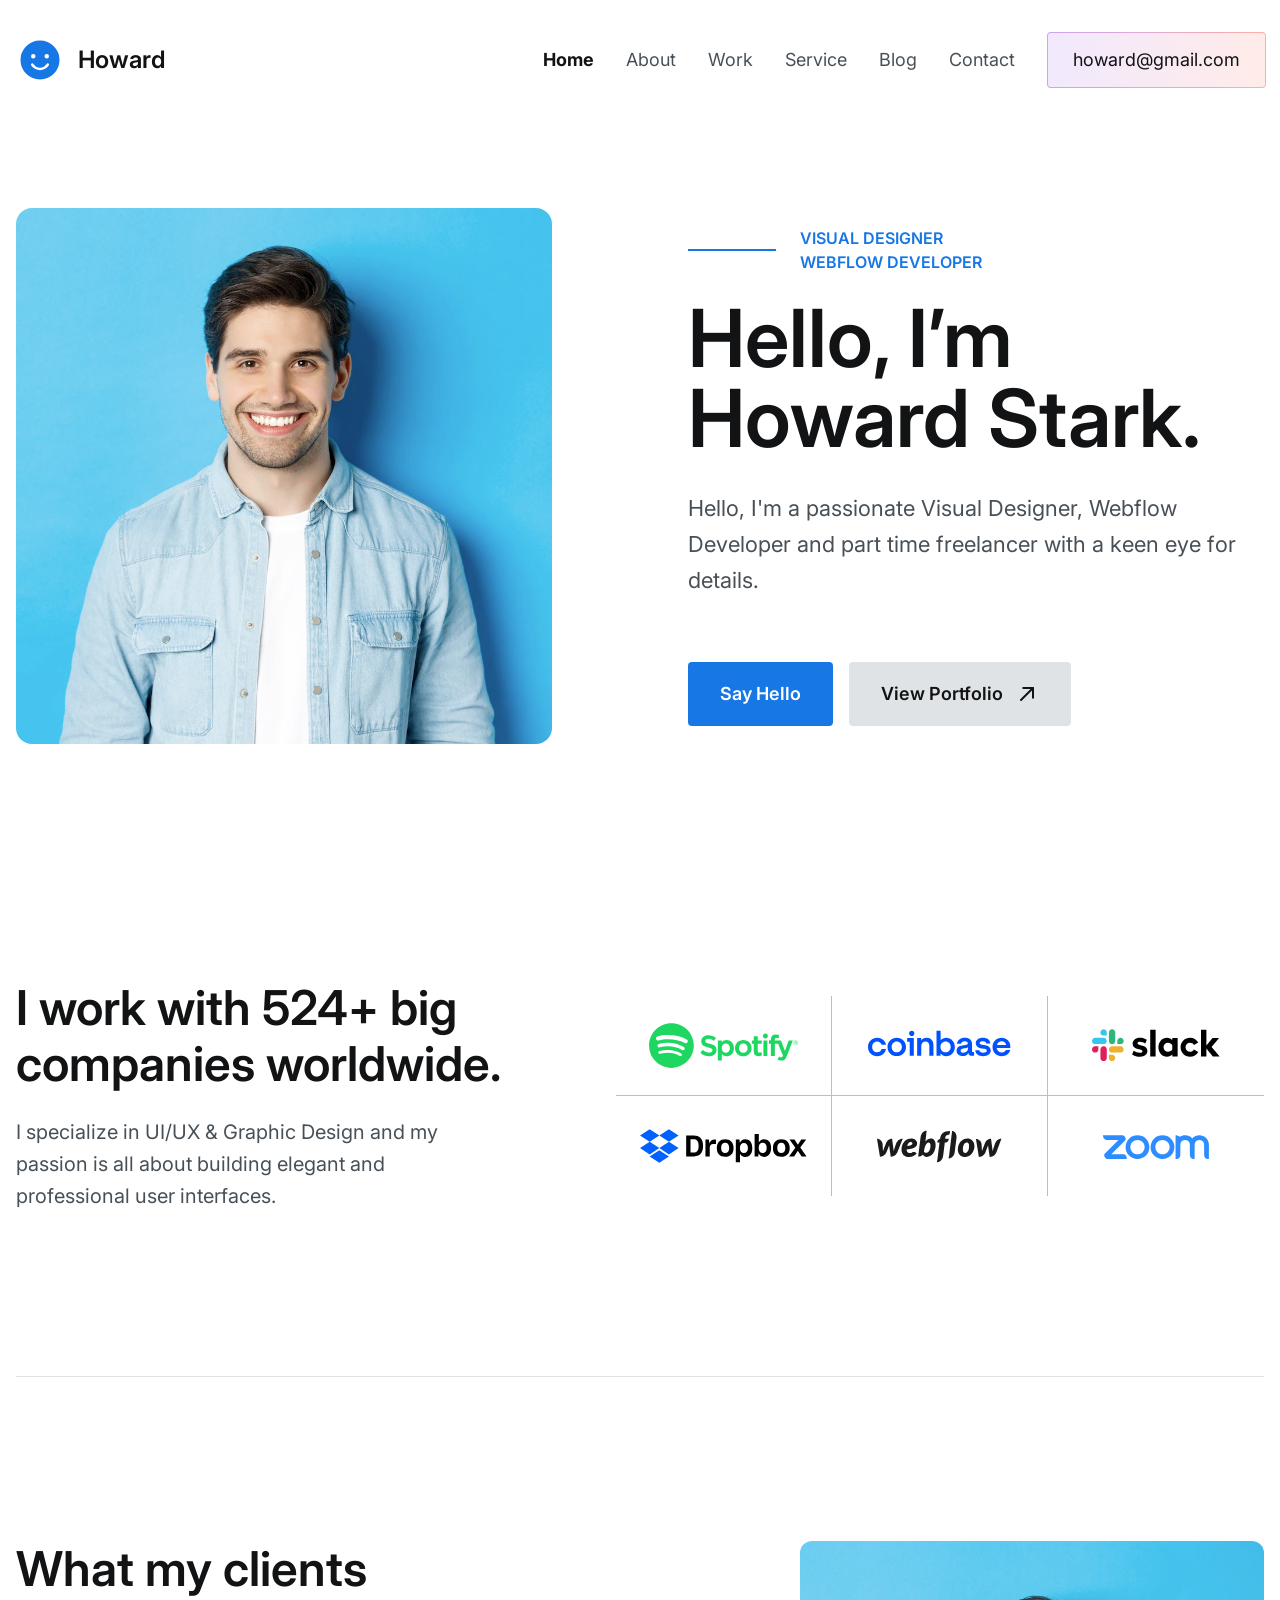
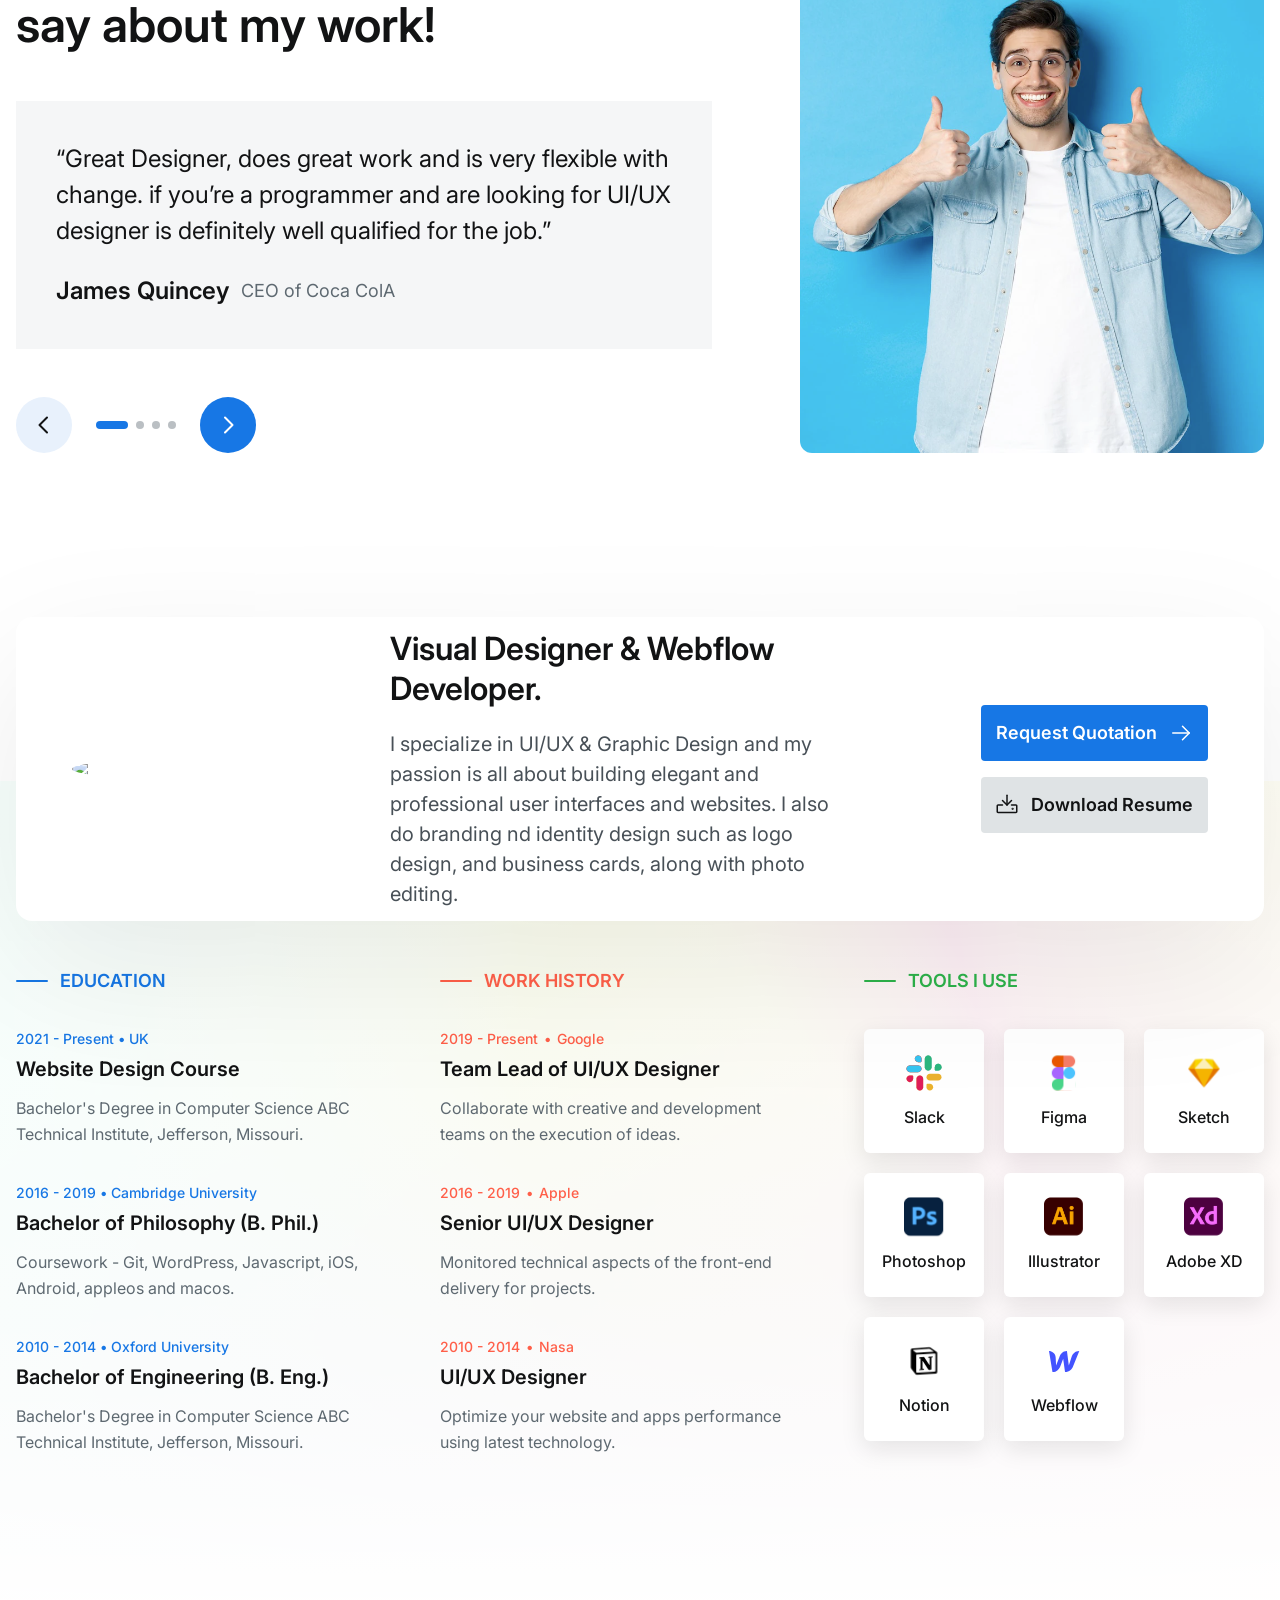
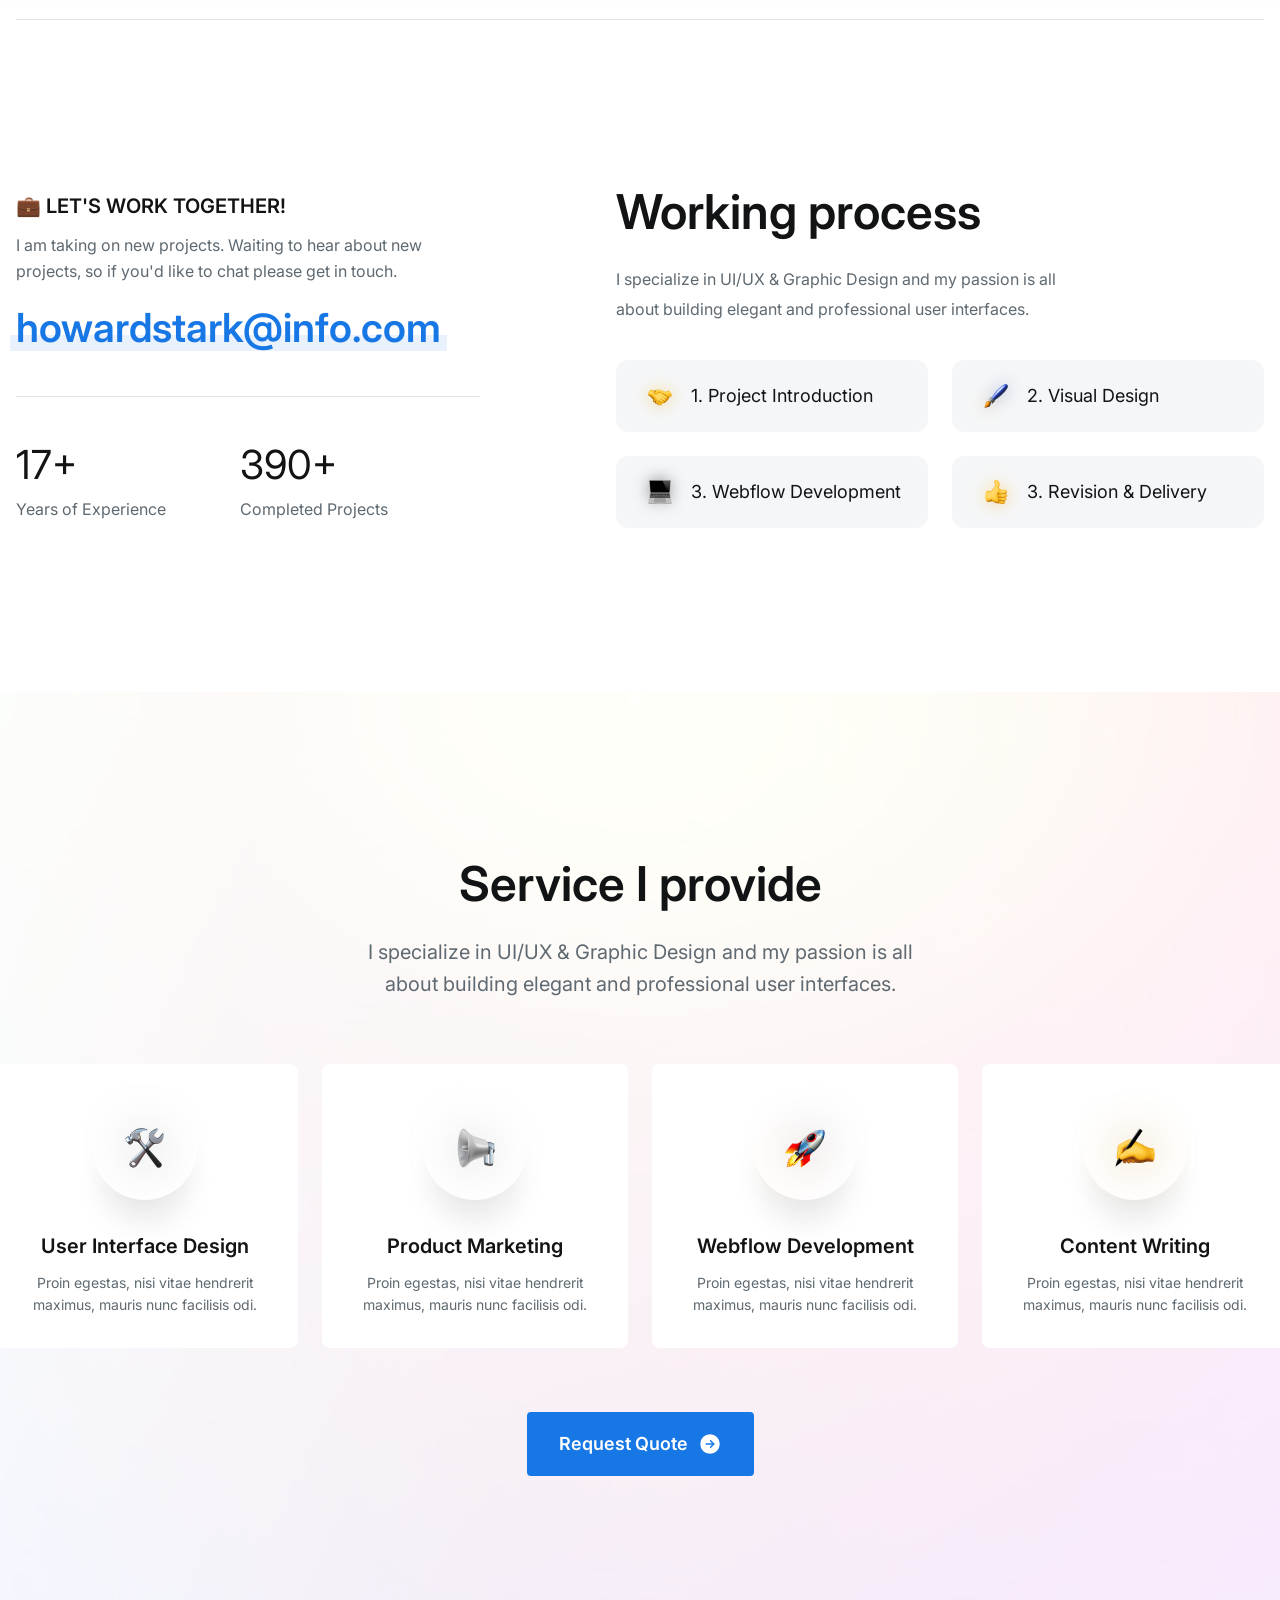
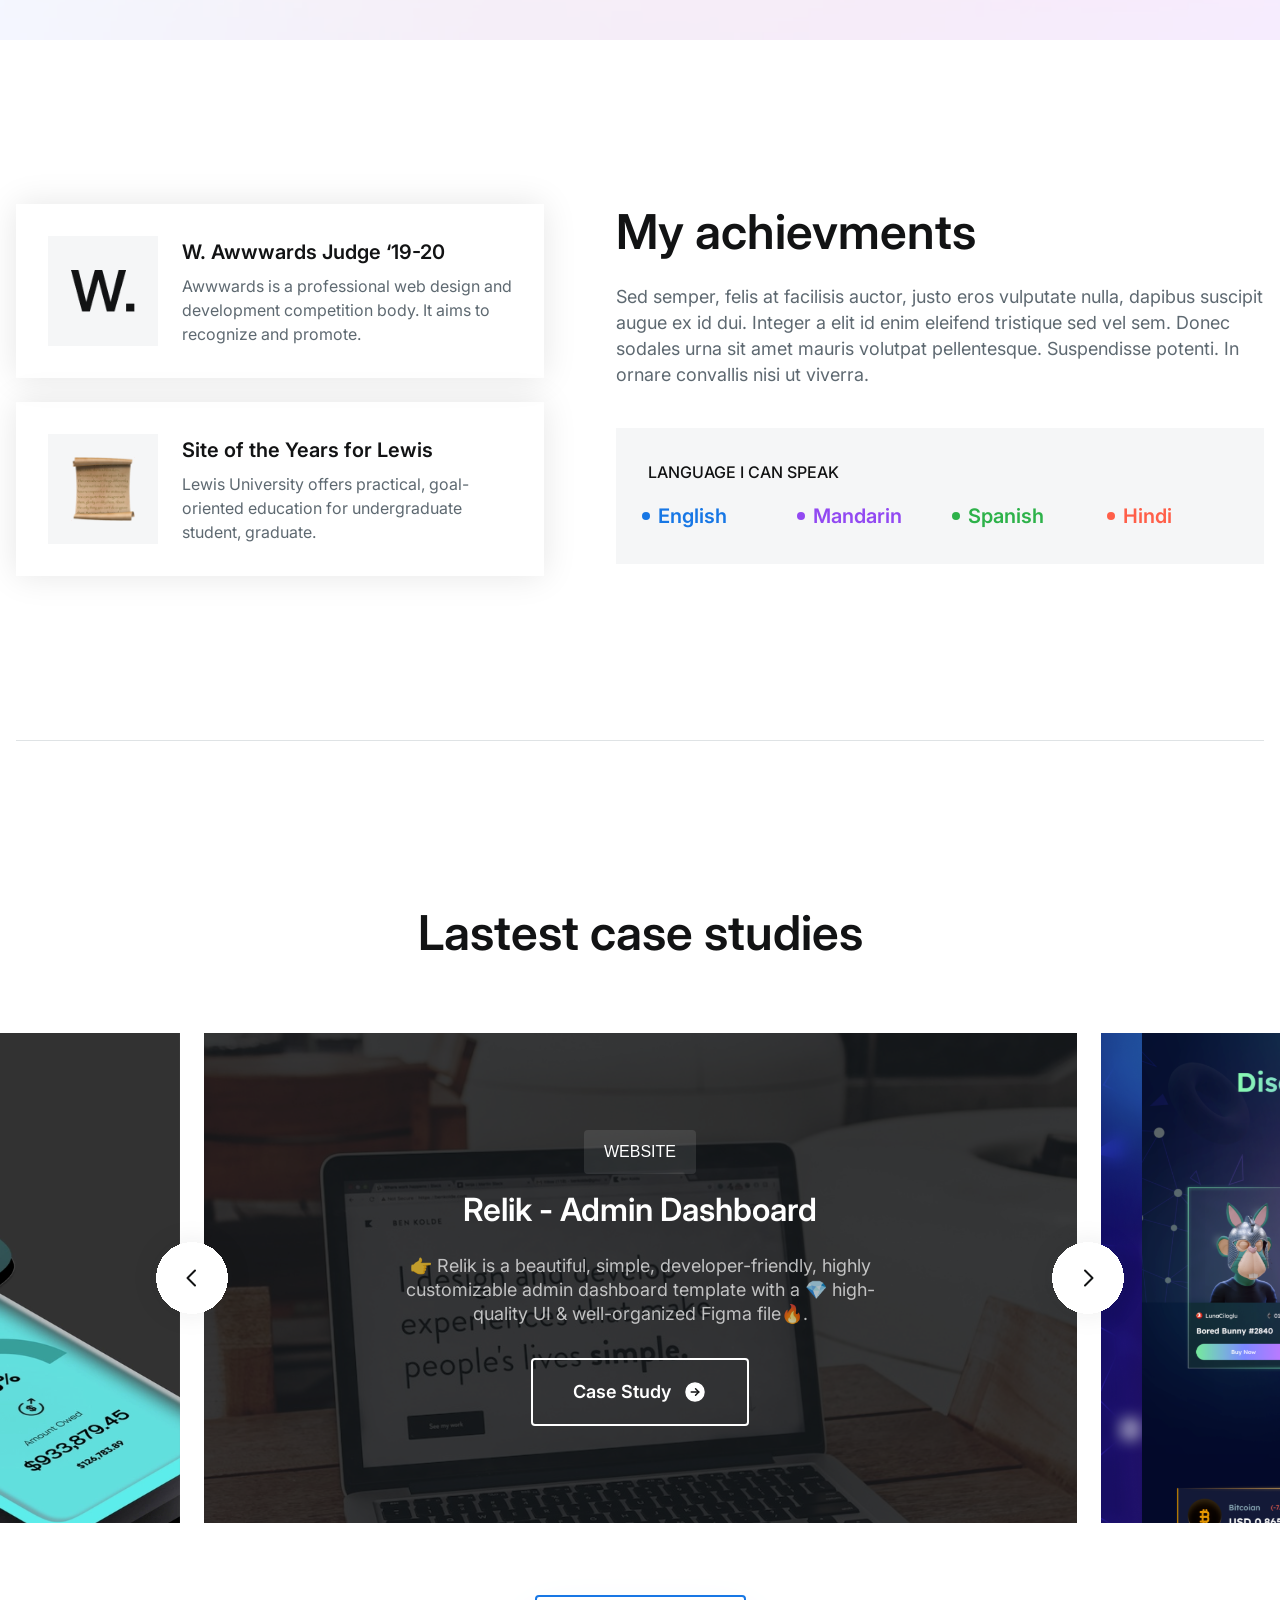
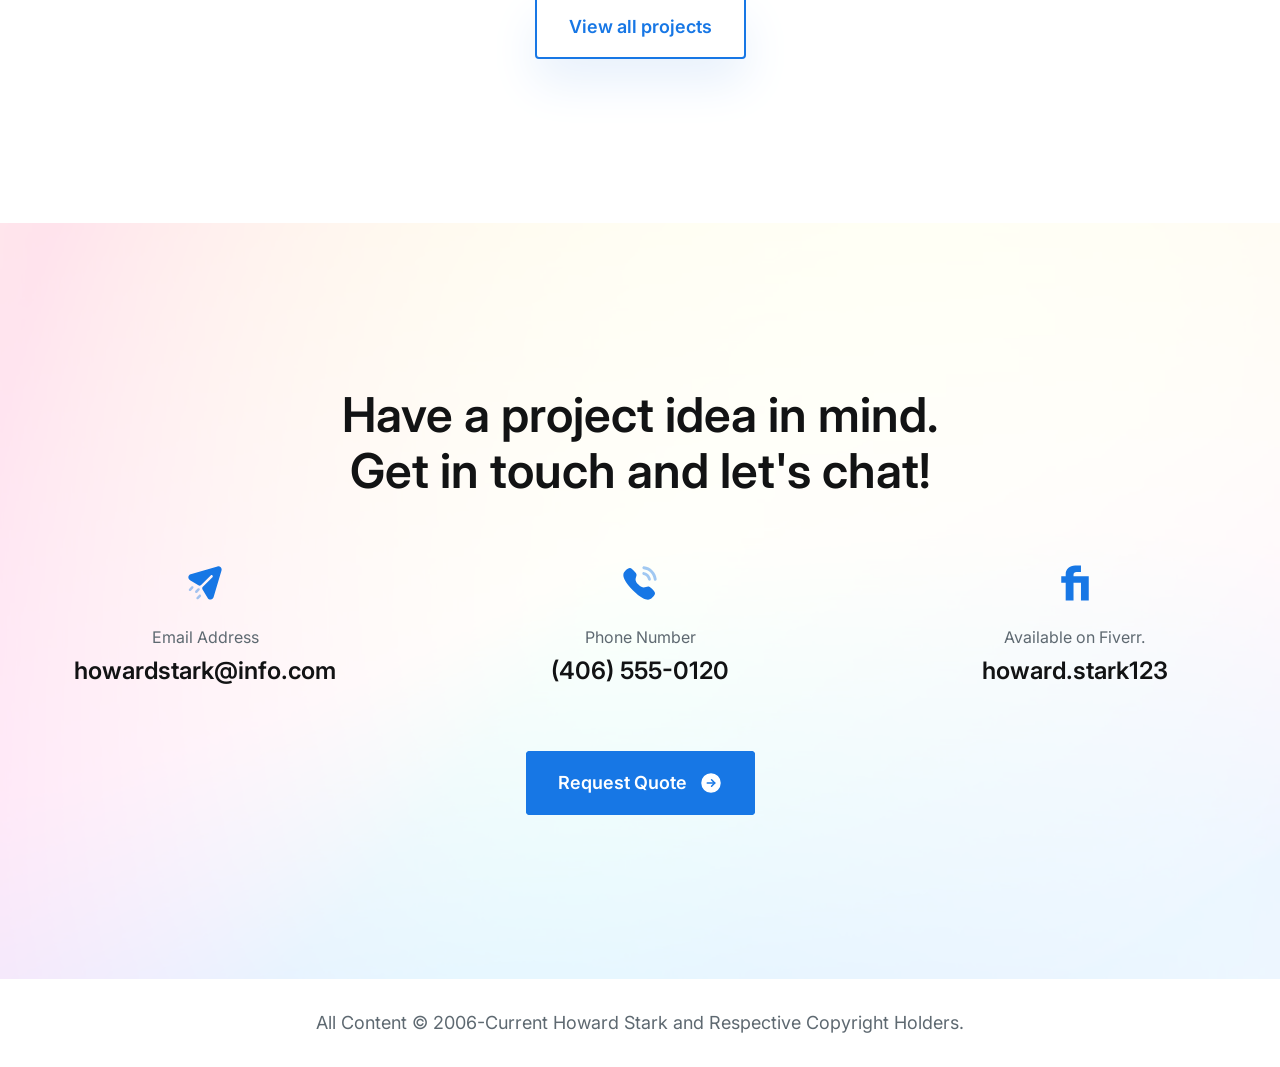
==== commit c6bf1f5f: "Update index.html to include a class for the main section and enhance CSS styles for improved layout" ====
--- a/index.html
+++ b/index.html
@@ -52,7 +52,7 @@
     </header>
 
     <!-- ============ Main ============ -->
-    <main>
+    <main class="main">
       <!-- ============ Frame554 ============ -->
       <section class="frame554">
         <!-- ============ Frame552 ============ -->
@@ -525,6 +525,5 @@
         <h2>All Content © 2006-Current Howard Stark and Respective Copyright Holders.</h2>
       </div>
     </footer>
-    </section>
   </body>
 </html>
--- a/css/style.css
+++ b/css/style.css
@@ -7,18 +7,25 @@
     padding: 0px;
     position: relative;
     width: 100%;
+    max-width: 1920px;
     margin: 0 auto;
 }
 
-.about, .resume, .awards, .service, .personal, .lastest {
-    padding-inline: var(--pad-x);
+.main {
+    width: 100%;
+    max-width: 1920px;
+    margin: 0 auto;
+    padding-inline: clamp(16px, calc((100vw - 1320px) / 2), 300px);
 }
 
 .devider {
+    display: flex;
     width: 100%;
     height: 1px;
     background: var(--color-gray100);
     max-width: 1320px;
+    align-items: center;
+    justify-content: center;
 }
 
 /* ============ (frame554) ============ */
@@ -30,7 +37,9 @@
     align-items: center;
     justify-content: center;
     align-items: center;
-    padding: 88px 0px 72px 0px;
+    padding-block: 88px;
+    padding-inline: 0px;
+    padding-bottom: 72px;
 }
 
 /* ============ (Header) ============ */
@@ -39,7 +48,8 @@
     display: flex;
     flex-direction: row;
     align-items: center;
-    padding: 32px 300px;
+    padding-block: 32px;
+    padding-inline: clamp(16px, calc((100vw - 1320px) / 2), 300px);
     width: 100%;
     flex: none;
     order: 0;
@@ -163,7 +173,7 @@
     justify-content: center;
     align-items: center;
     gap: 136px;
-    padding: 0px 300px;
+    padding-block: 0px;
 }
 
 .frame552 > img {
@@ -270,8 +280,7 @@
     align-items: center;
     justify-content: space-between;
     align-items: center;
-    padding: 164px 300px;
-    /* list-style: none; */
+    padding-block: 164px;
 }
 
 .company-logo-content {
@@ -342,7 +351,7 @@
     justify-content: center;
     align-items: center;
     gap: 88px;
-    padding: 164px 300px;
+    padding-block: 164px;
 }
 
 .frame551-content {
@@ -462,7 +471,7 @@
     justify-content: center;
     align-items: center;
     gap: 48px;
-    padding: 0 300px 164px 300px;
+    padding-block: 0px;
     position: relative;
     isolation: isolate;
 }
@@ -477,6 +486,8 @@
     background: url("../assets/img/bg-about.png") center / cover no-repeat;
     opacity: 1;
     z-index: -1;
+    left: calc(clamp(16px, (100vw - 1320px) / 2, 300px) * -1);
+    right: calc(clamp(16px, (100vw - 1320px) / 2, 300px) * -1);
 }
 
 .about-me::after {
@@ -493,6 +504,8 @@
     );
     z-index: -1;
     pointer-events: none;
+    left: calc(clamp(16px, (100vw - 1320px) / 2, 300px) * -1);
+    right: calc(clamp(16px, (100vw - 1320px) / 2, 300px) * -1);
 }
 
 .about {
@@ -514,8 +527,6 @@
 }
 
 .about > img {
-    width: 10vw;
-    height: 10vw;
     flex: none;
     object-fit: cover;
     border-radius: 50%;
@@ -593,6 +604,8 @@
     gap: 24px;
     background: none;
     color: var(--color-gray900);
+    padding-inline: 0px;
+    padding-block: 0px 164px;
 }
 
 .resume h3 {
@@ -622,7 +635,6 @@
     flex-direction: column;
     align-items: flex-start;
     gap: 36px;
-    min-width: 424px;
 }
 
 /* ============ (About Resume Education & Work History) ============ */
@@ -704,9 +716,10 @@
 
 .tools {
     display: grid;
-    width: 424px;
+    width: 100%;
+    max-width: 424px;
     height: 412px;
-    grid-template-columns: repeat(3, 128px);
+    grid-template-columns: repeat(3, minmax(0, 1fr));
     grid-template-rows: repeat(3, 124px);
     gap: 20px;
 }
@@ -745,7 +758,7 @@
     justify-content: center;
     align-items: center;
     gap: 136px;
-    padding: 164px 300px;
+    padding-block: 164px;
 }
 
 .contact-info {
@@ -962,7 +975,7 @@
     align-items: center;
     justify-content: center;
     gap: 72px;
-    padding: 164px 300px;
+    padding-block: 164px;
     position: relative;
     isolation: isolate;
 }
@@ -974,6 +987,8 @@
     background: url("../assets/img/bg-service.png") center / cover no-repeat;
     opacity: 0.12;
     z-index: -1;
+    left: calc(clamp(16px, (100vw - 1320px) / 2, 300px) * -1);
+    right: calc(clamp(16px, (100vw - 1320px) / 2, 300px) * -1);
 }
 
 .service-heading {
@@ -1124,7 +1139,7 @@
     justify-content: center;
     align-items: flex-start;
     gap: 72px;
-    padding: 164px 300px;
+    padding-block: 164px;
 }
 
 .awards-card {
@@ -1306,13 +1321,15 @@
 
 /* ============ (Projects) ============ */
 .projects {
-    width: 100%;
+    width: calc(100% + 2 * clamp(16px, (100vw - 1320px) / 2, 300px));
+    margin-inline: calc(clamp(16px, (100vw - 1320px) / 2, 300px) * -1);
     display: flex;
     flex-direction: column;
     align-items: stretch;
     justify-content: center;
     gap: 72px;
-    padding: 164px 0px;
+    padding-block: 164px;
+    padding-inline: 0px;
 }
 
 .projects h2 {
@@ -1324,22 +1341,16 @@
 }
 
 .projects-card {
-    --projects-side: 0.82;
-    --projects-center: 1.86;
-    --projects-total: calc(var(--projects-side) * 2 + var(--projects-center));
     position: relative;
-    align-self: flex-start;
-    width: calc(100% / 0.7);
+    align-self: stretch;
+    width: 100%;
     height: 490px;
     min-height: 490px;
     display: grid;
-    grid-template-columns: 1fr 873px 1fr;
+    grid-template-columns: minmax(0, 1fr) minmax(0, 873px) minmax(0, 1fr);
     overflow: hidden;
     background: var(--color-white);
     gap: 24px;
-    left: 50%;
-    width: 100vw;
-    margin-left: -50vw;
 }
 
 .projects-card-item {
@@ -1547,7 +1558,7 @@
     justify-content: center;
     align-items: center;
     gap: 64px;
-    padding: 164px 300px;
+    padding-block: 164px;
     position: relative;
     isolation: isolate;
 }
@@ -1674,7 +1685,7 @@
     justify-content: center;
     align-items: center;
     gap: 32px;
-    padding: 32px 300px;
+    padding-block: 32px;
 }
 
 .footer-copyright h2 {
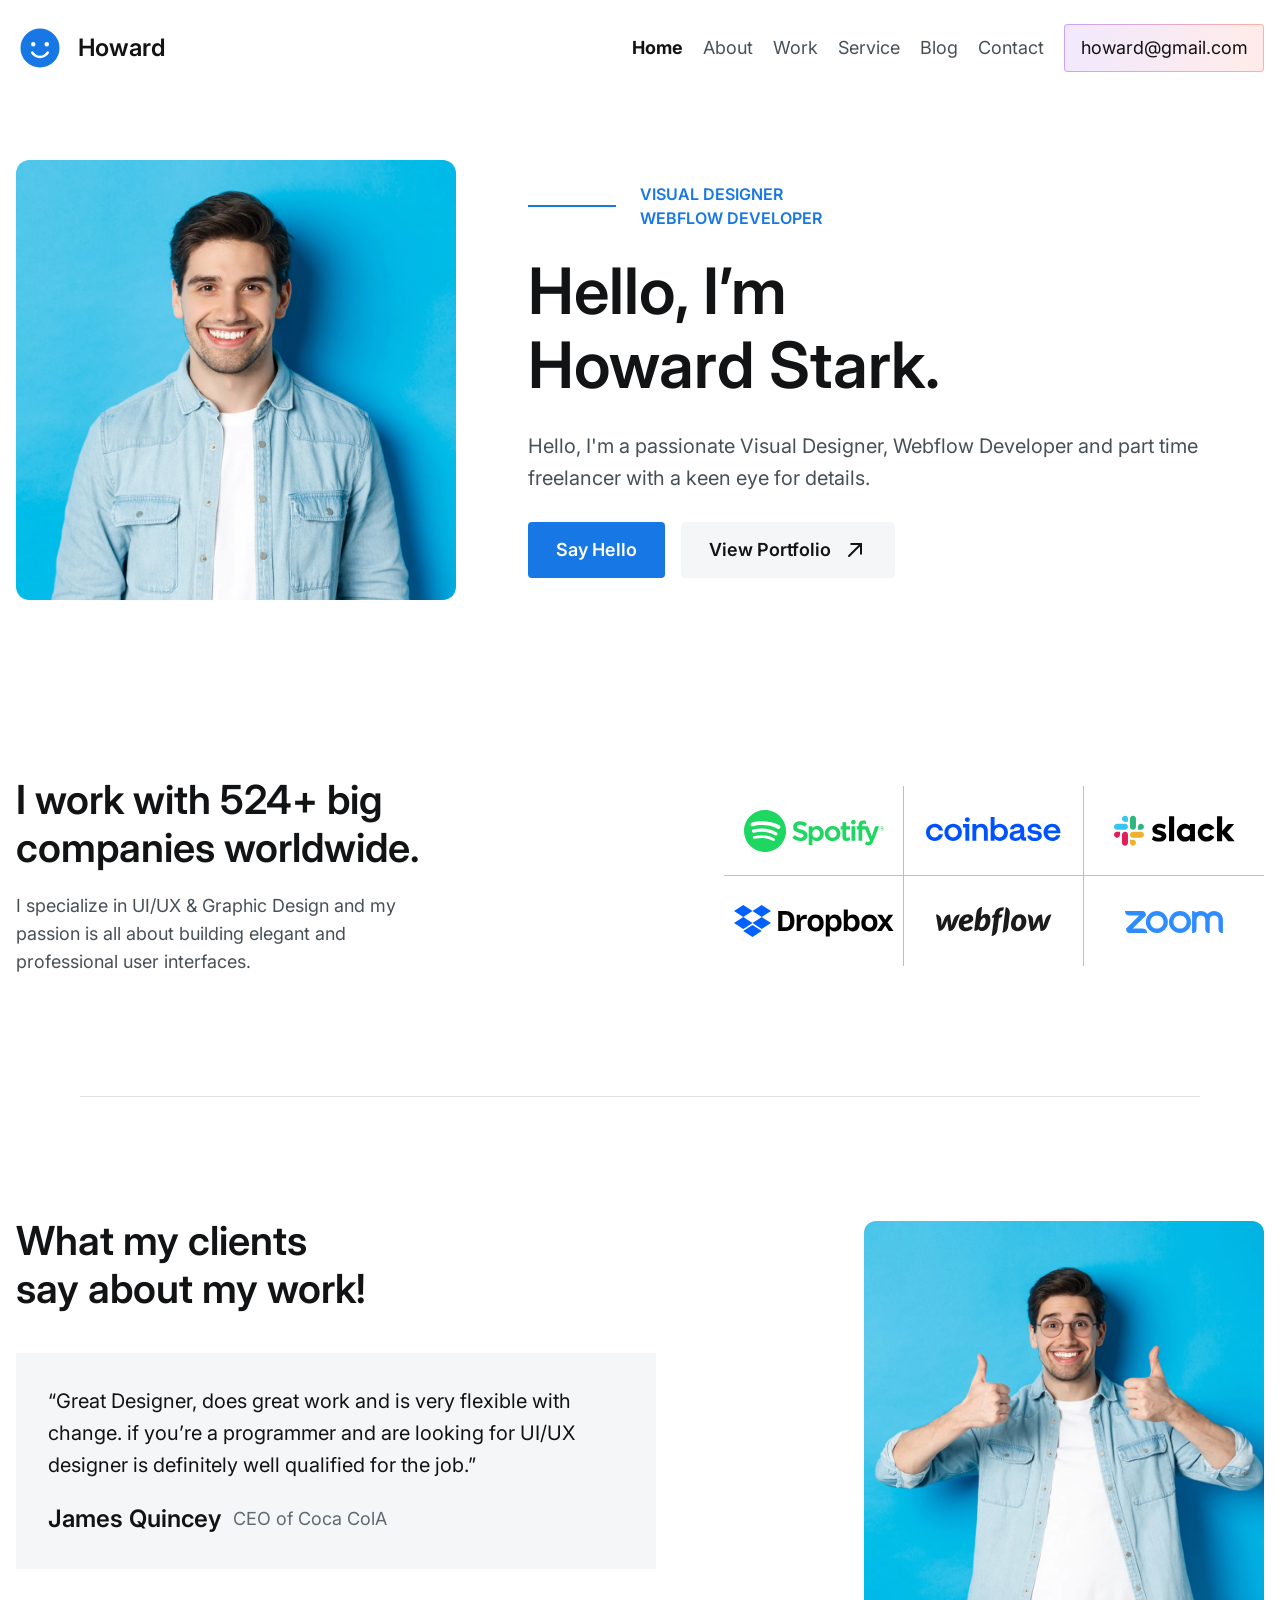
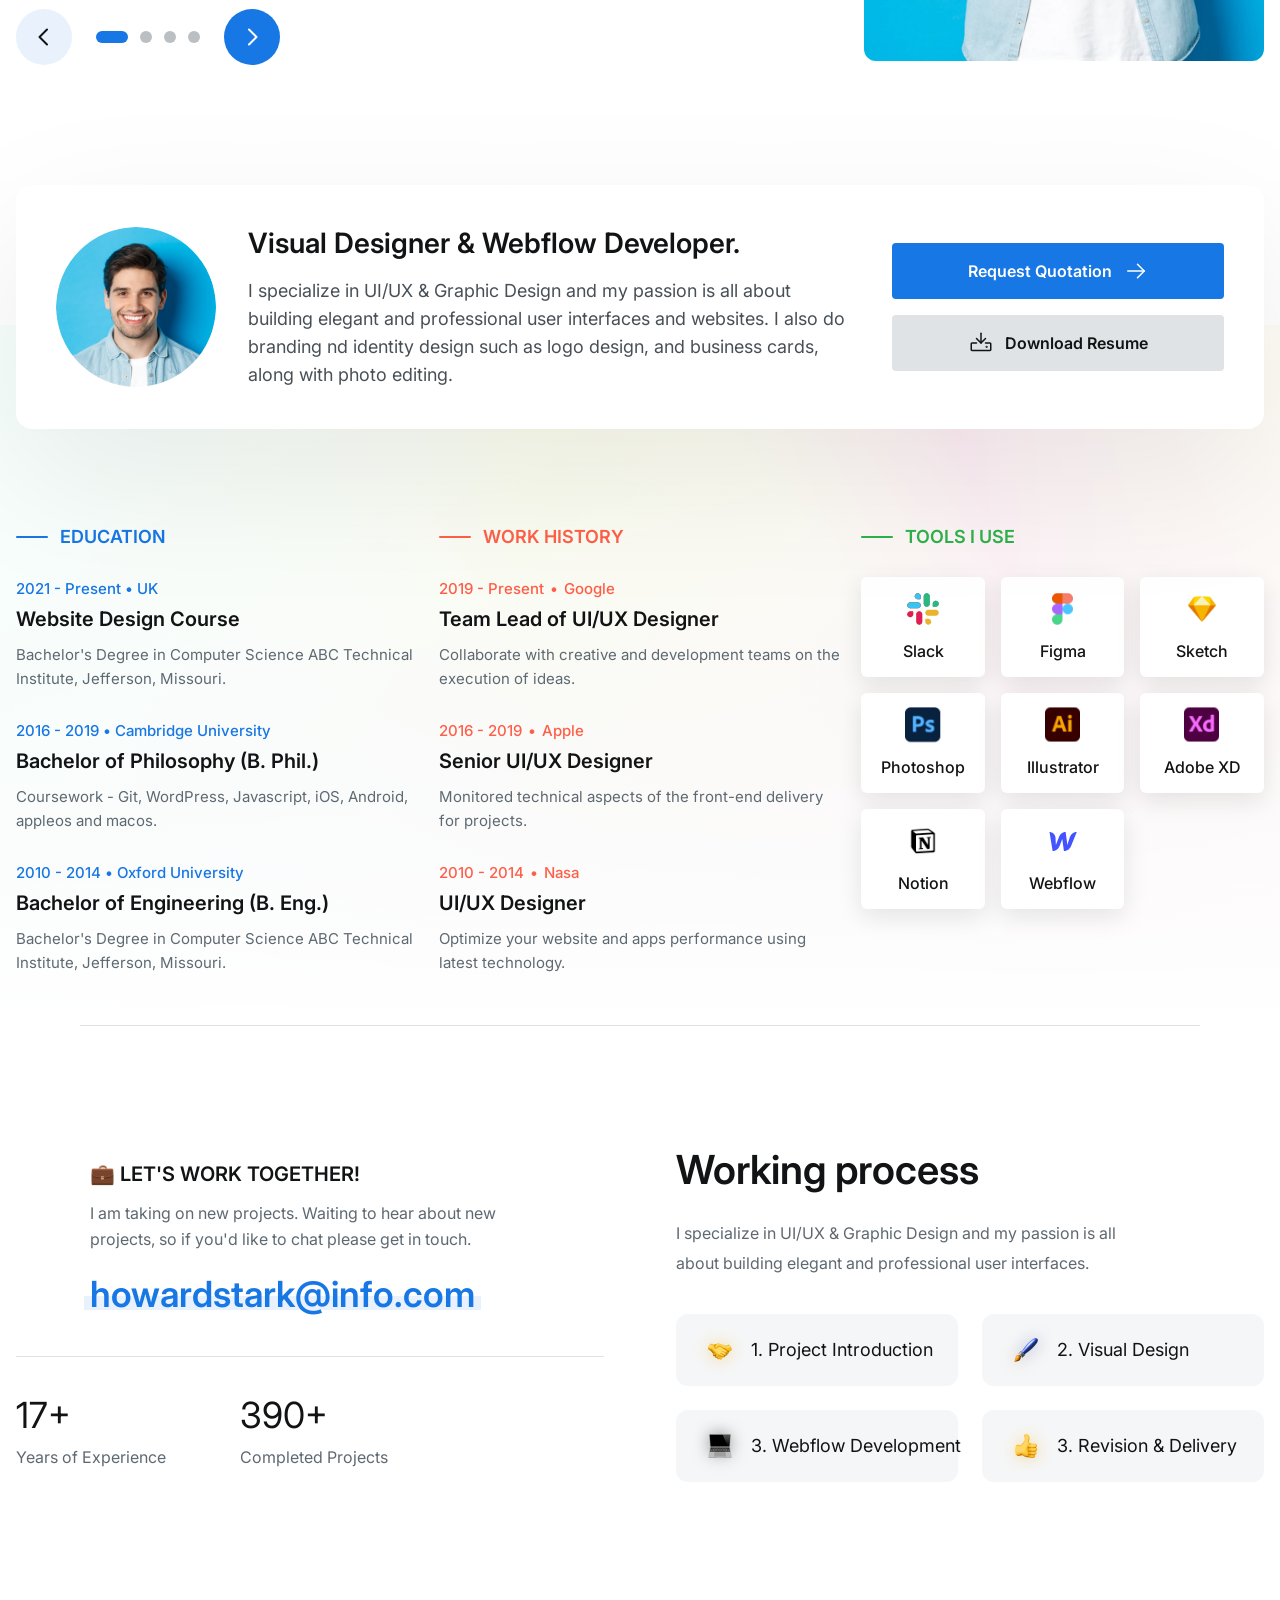
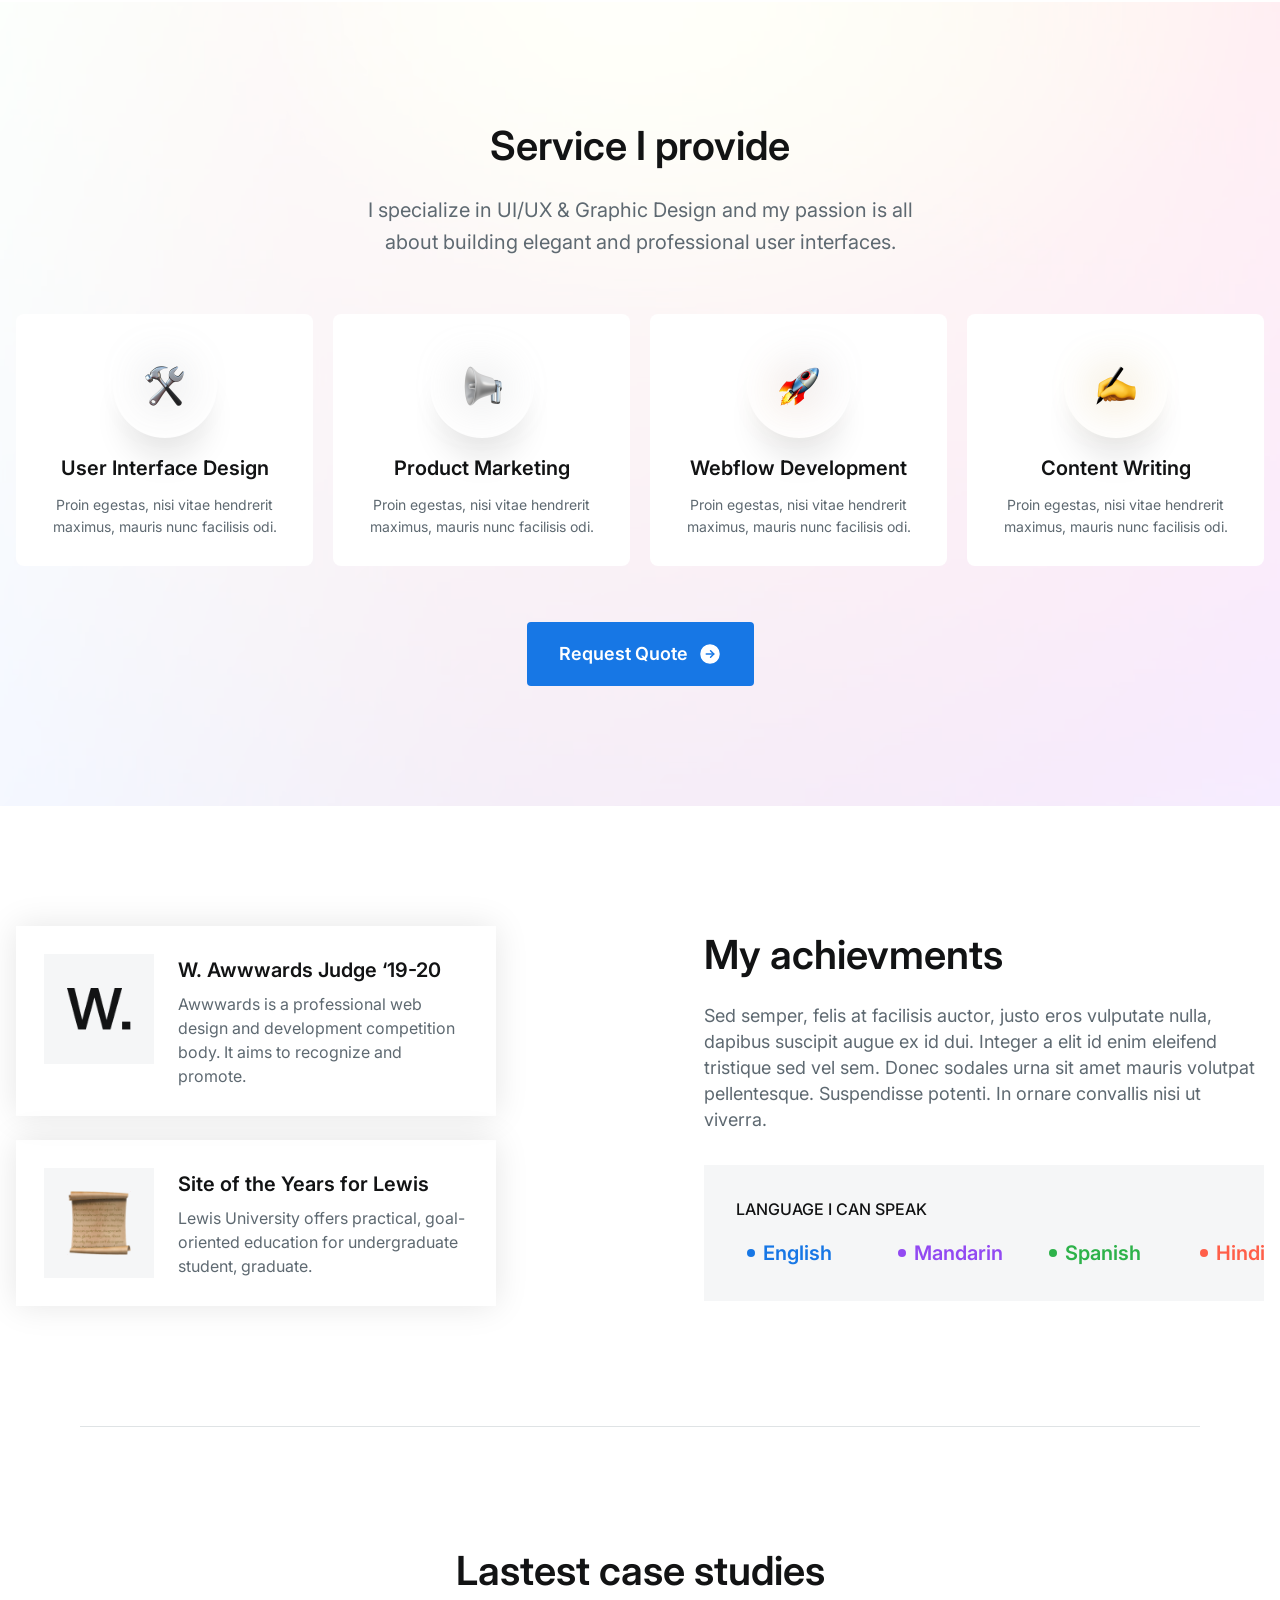
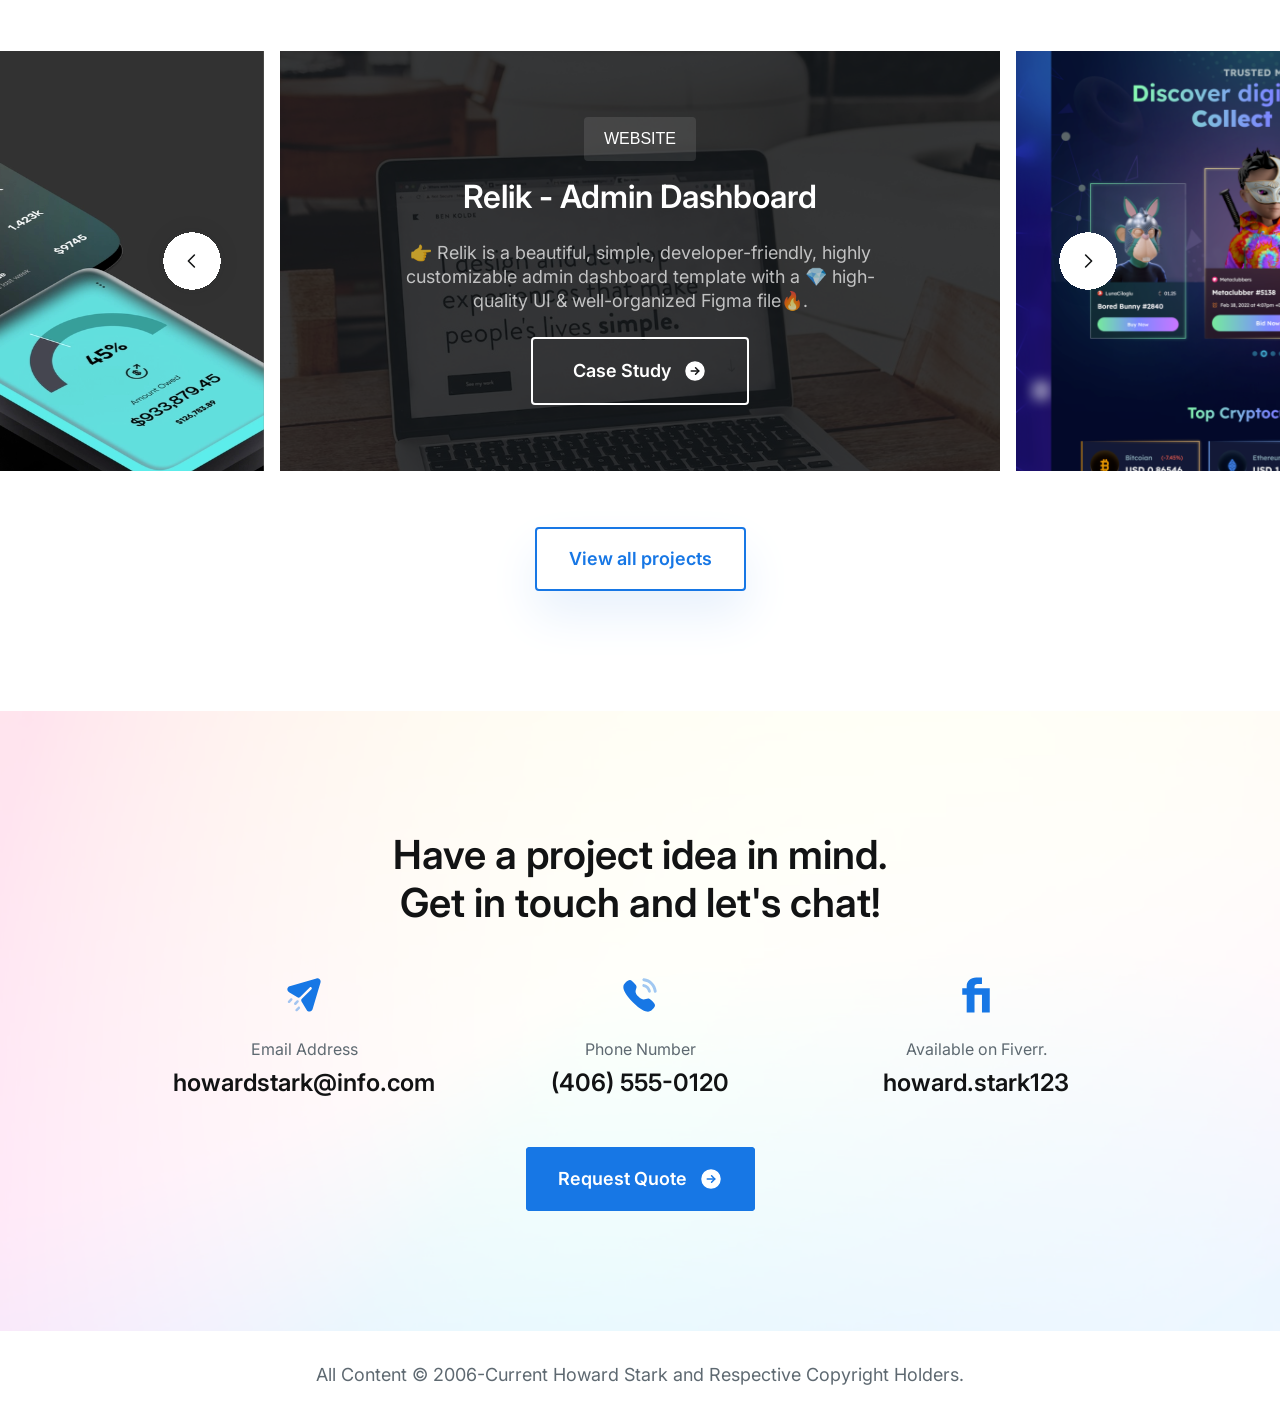
==== commit 8ce75616: "Enhance index.html by replacing SVG avatars with PNG images for better compatibility. Add Google Fon" ====
--- a/index.html
+++ b/index.html
@@ -13,6 +13,9 @@
       rel="stylesheet"
     />
 
+    <link rel="preconnect" href="https://fonts.googleapis.com">
+    <link rel="preconnect" href="https://fonts.gstatic.com" crossorigin>
+    <link href="https://fonts.googleapis.com/css2?family=Inter:wght@400;500;600;700&display=swap" rel="stylesheet">
     <link rel="stylesheet" href="css/reset.css" />
     <link rel="stylesheet" href="css/variables.css" />
     <link rel="stylesheet" href="css/style.css" />
@@ -57,7 +60,7 @@
       <section class="frame554">
         <!-- ============ Frame552 ============ -->
         <div class="frame552">
-          <img src="assets/img/avatar1.svg" alt="Portrait of Howard Stark">
+          <img src="assets/img/avatar1.png" alt="Portrait of Howard Stark">
           <div class="frame552-content">
             <div class="frame552-heading">
               <div class="frame43">
@@ -134,14 +137,14 @@
             </button>
           </div>
         </div>
-        <img src="assets/img/avatar2.svg" alt="Portrait of Howard Stark">
+        <img src="assets/img/avatar2.png" alt="Portrait of Howard Stark">
       </section>
 
       <!-- ============ About Me ============ -->
       <section class="about-me" id="about-me">
         
         <div class="about">
-          <img src="assets/img/avatar3.svg" alt="Portrait of Howard Stark">
+          <img src="assets/img/avatar3.png" alt="Portrait of Howard Stark">
           <div class="about-content">
             <h2>Visual Designer & Webflow Developer.</h2>
             <p>I specialize in UI/UX &amp; Graphic Design and my passion is all about building elegant and professional user interfaces and websites. I also do branding nd identity design such as logo design, and business cards, along with photo editing.</p>
@@ -429,15 +432,19 @@
             <h4>LANGUAGE I CAN SPEAK</h4>
             <ul class="awards-content-language-list">
               <li>
+                <span class="dot" aria-hidden="true"></span>
                 <p>English</p>
               </li>
               <li>
+                <span class="dot" aria-hidden="true"></span>
                 <p>Mandarin</p>
               </li>
               <li>
+                <span class="dot" aria-hidden="true"></span>
                 <p>Spanish</p>
               </li>
               <li>
+                <span class="dot" aria-hidden="true"></span>
                 <p>Hindi</p>
               </li>
             </ul>
--- a/css/variables.css
+++ b/css/variables.css
@@ -125,8 +125,7 @@
     --color-photo900: #09240F;
 
     /* ---- TYPOGRAPHY ---- */
-
-    --font-main: "Inter";
+    --font-main: "Inter", sans-serif;
     --font-product-design: "Work Sans";
     --font-ceo: "Satoshi";
     --font-resume: "Fira Sans";
--- a/css/style.css
+++ b/css/style.css
@@ -1,3 +1,15 @@
+html {
+    scrollbar-width: none;
+}
+
+body {
+    -ms-overflow-style: none;
+}
+
+body::-webkit-scrollbar {
+    display: none;
+}
+
 body {
     background: var(--color-white);
     color: var(--color-white);
@@ -7,12 +19,12 @@
     padding: 0px;
     position: relative;
     width: 100%;
-    max-width: 1920px;
     margin: 0 auto;
+    
 }
 
 .main {
-    width: 100%;
+    width: 100vw;
     max-width: 1920px;
     margin: 0 auto;
     padding-inline: clamp(16px, calc((100vw - 1320px) / 2), 300px);
@@ -26,6 +38,24 @@
     max-width: 1320px;
     align-items: center;
     justify-content: center;
+}
+
+@media (max-width: 1439px) {
+    .devider {
+        max-width: min(1120px, 100%);
+        margin-inline: auto;
+    }
+}
+@media (max-width: 1024px) {
+    .devider {
+        max-width: 100%;
+        width: 100%;
+    }
+}
+@media (max-width: 768px) {
+    .devider {
+        max-width: 100%;
+    }
 }
 
 /* ============ (frame554) ============ */
@@ -164,6 +194,94 @@
     color: var(--color-gray900);
 }
 
+@media (max-width: 1439px) {
+    .frame554 {
+        padding-block: 64px;
+        padding-bottom: 56px;
+    }
+
+    .navigation {
+        gap: 16px;
+        padding-block: 24px;
+    }
+
+    .navbar-items {
+        gap: 20px;
+    }
+
+    .navbar__mail {
+        padding: 0 16px;
+        max-width: 200px;
+        height: 48px;
+        line-height: 48px;
+        font-size: 16px;
+    }
+}
+
+@media (max-width: 1024px) {
+    .frame554 {
+        padding-block: 48px;
+        padding-bottom: 40px;
+    }
+
+    .navigation {
+        flex-wrap: wrap;
+        gap: 12px;
+        padding-block: 20px;
+    }
+
+    .navbar-items {
+        flex-wrap: wrap;
+        justify-content: flex-end;
+        gap: 12px 16px;
+        flex: 1 1 auto;
+        min-width: 0;
+    }
+
+    .navbar-items a {
+        font-size: 16px;
+        line-height: 1.4;
+    }
+
+    .navbar__mail {
+        max-width: none;
+        height: 44px;
+        line-height: 44px;
+        padding: 0 14px;
+        font-size: 14px;
+    }
+}
+
+@media (max-width: 768px) {
+    .frame554 {
+        padding-block: 40px;
+        padding-bottom: 32px;
+    }
+
+    .navigation {
+        justify-content: center;
+    }
+
+    .navbar__logo {
+        margin: 0;
+    }
+
+    .navbar-items {
+        width: 100%;
+        justify-content: center;
+        gap: 10px 14px;
+    }
+
+    .navbar-items a {
+        font-size: 14px;
+    }
+
+    .navbar__mail {
+        width: auto;
+        max-width: 100%;
+    }
+}
+
 /* ============ (Frame552) ============ */
 .frame552{
     width: 100%;
@@ -172,7 +290,7 @@
     align-items: center;
     justify-content: center;
     align-items: center;
-    gap: 136px;
+    gap: clamp(32px, 8vw, 136px);
     padding-block: 0px;
 }
 
@@ -191,6 +309,8 @@
     display: flex;
     flex-direction: column;
     align-items: flex-start;
+    justify-content: center;
+
     min-width: 0;
     width: auto;
     height: auto;
@@ -246,7 +366,6 @@
     flex-wrap: wrap;
     align-items: center;
     gap: 16px;
-    margin-top: 32px;
 }
 
 .frame552-btn {
@@ -268,8 +387,120 @@
 }
 
 .frame552-btn--light {
-    background: var(--color-gray100);
+    background: var(--color-gray50);
     color: var(--color-gray900);
+}
+
+@media (max-width: 1439px) {
+    .frame552 {
+        gap: 72px;
+    }
+
+    .frame552 > img {
+        max-width: 440px;
+    }
+
+    .frame552-content {
+        gap: 28px;
+    }
+
+    .frame552-heading h2 {
+        font-size: 64px;
+        line-height: 1.15;
+    }
+
+    .frame552-content > p {
+        font-size: 20px;
+        line-height: 32px;
+    }
+
+    .frame552-btn {
+        height: 56px;
+        padding: 0 28px;
+        line-height: 56px;
+    }
+}
+
+@media (max-width: 1024px) {
+    .frame552 {
+        flex-direction: column;
+        gap: 40px;
+    }
+
+    .frame552 > img {
+        width: 100%;
+        max-width: 480px;
+    }
+
+    .frame552-content {
+        width: 100%;
+        max-width: 100%;
+        gap: 24px;
+    }
+
+    .frame552-heading {
+        gap: 16px;
+    }
+
+    .frame43 {
+        gap: 16px;
+    }
+
+    .frame43-devider {
+        width: 64px;
+    }
+
+    .frame552-heading h2 {
+        font-size: 48px;
+        line-height: 1.15;
+    }
+
+    .frame552-content > p {
+        font-size: 18px;
+        line-height: 30px;
+    }
+
+    .frame552-btn {
+        height: 52px;
+        padding: 0 24px;
+        line-height: 52px;
+    }
+}
+
+@media (max-width: 768px) {
+    .frame552 {
+        gap: 32px;
+    }
+
+    .frame552 > img {
+        max-width: 100%;
+    }
+
+    .frame43-devider {
+        width: 48px;
+    }
+
+    .frame552-heading h2 {
+        font-size: 36px;
+    }
+
+    .frame552-content > p {
+        font-size: 16px;
+        line-height: 26px;
+    }
+
+    .frame552-actions {
+        flex-direction: column;
+        align-items: stretch;
+        width: 100%;
+    }
+
+    .frame552-btn {
+        width: 100%;
+        height: 48px;
+        line-height: 48px;
+        padding: 0 20px;
+    }
 }
 
 /* ============ (Company Logo) ============ */
@@ -311,18 +542,23 @@
 }
 
 .company-logo-logo {
-    width: 100%;
-    max-width: 648px;
+    width: 648px;
+    height: 216px;
+
     display: grid;
-    grid-template-columns: repeat(3, 1fr);
-    grid-template-rows: repeat(2, 100px);
-    position: relative;
+    grid-template-columns: repeat(3, 216px);
+    grid-template-rows: repeat(2, 108px);
+
+    margin: 0;
+    padding: 0;
+    list-style: none;
 }
 
 .company-logo-logo li {
-    width: 100%;
-    height: 100%;
-    padding: 24px;
+    display: flex;
+    align-items: center;
+    justify-content: center;
+
     border-right: 1px solid var(--color-gray200);
     border-bottom: 1px solid var(--color-gray200);
 }
@@ -331,15 +567,112 @@
     border-right: none;
 }
 
-.company-logo-logo li:nth-child(n+4) {
+.company-logo-logo li:nth-child(n + 4) {
     border-bottom: none;
 }
 
 .company-logo-logo img {
-    width: 100%;
-    height: 100%;
-    object-fit: contain;
-    object-position: center;
+    display: block;
+    width: auto;
+    height: auto;
+    max-width: 200px;
+    max-height: 96px;
+}
+
+@media (max-width: 1439px) {
+    .company-logo {
+        padding-block: 120px;
+        gap: 48px;
+    }
+    .company-logo-content {
+        max-width: 440px;
+        gap: 20px;
+    }
+    .company-logo-content h2 {
+        font-size: 40px;
+        line-height: 48px;
+    }
+    .company-logo-content p {
+        max-width: 380px;
+        font-size: 18px;
+        line-height: 28px;
+    }
+    .company-logo-logo {
+        width: 540px;
+        height: 180px;
+        grid-template-columns: repeat(3, 180px);
+        grid-template-rows: repeat(2, 90px);
+    }
+    .company-logo-logo img {
+        max-width: 160px;
+        max-height: 80px;
+    }
+}
+@media (max-width: 1024px) {
+    .company-logo {
+        flex-direction: column;
+        align-items: flex-start;
+        padding-block: 80px;
+        gap: 40px;
+    }
+    .company-logo-content,
+    .company-logo-content h2,
+    .company-logo-content p {
+        max-width: 100%;
+    }
+    .company-logo-content h2 {
+        font-size: 36px;
+        line-height: 44px;
+    }
+    .company-logo-logo {
+        width: 100%;
+        max-width: 648px;
+        height: auto;
+        grid-template-columns: repeat(3, 1fr);
+        grid-template-rows: repeat(2, minmax(96px, auto));
+    }
+    .company-logo-logo img {
+        max-width: 140px;
+        max-height: 72px;
+    }
+}
+@media (max-width: 768px) {
+    .company-logo {
+        padding-block: 56px;
+        gap: 32px;
+    }
+    .company-logo-content h2 {
+        font-size: 28px;
+        line-height: 36px;
+    }
+    .company-logo-content p {
+        font-size: 16px;
+        line-height: 26px;
+    }
+    .company-logo-logo {
+        grid-template-columns: repeat(2, 1fr);
+        grid-template-rows: none;
+    }
+    .company-logo-logo li {
+        border-right: 1px solid var(--color-gray200);
+        border-bottom: 1px solid var(--color-gray200);
+    }
+    .company-logo-logo li:nth-child(3n) {
+        border-right: 1px solid var(--color-gray200);
+    }
+    .company-logo-logo li:nth-child(2n) {
+        border-right: none;
+    }
+    .company-logo-logo li:nth-child(n + 4) {
+        border-bottom: 1px solid var(--color-gray200);
+    }
+    .company-logo-logo li:nth-last-child(-n + 2) {
+        border-bottom: none;
+    }
+    .company-logo-logo img {
+        max-width: 120px;
+        max-height: 64px;
+    }
 }
 
 /* ============ (Frame551) ============ */
@@ -350,7 +683,7 @@
     align-items: center;
     justify-content: center;
     align-items: center;
-    gap: 88px;
+    justify-content: space-between;
     padding-block: 164px;
 }
 
@@ -360,8 +693,9 @@
     flex-direction: column;
     align-items: center;
     justify-content: center;
-    align-items: center;
+    align-items: start;
     gap: 48px;
+    max-width: 760px;
 }
 
 .frame551-content h2 {
@@ -410,15 +744,16 @@
     color: var(--color-gray500);
 }
 
-.frame551-content > img {
-    max-width: 464px;
-    max-height: 512px;
+.frame551 > img {
+    width: 464px;
+    height: 512px;
     object-fit: cover;
     border-radius: 12px;
 }
 
 .frame551-text-actions {
     width: 100%;
+    max-width: 264px;
     display: flex;
     flex-direction: row;
     align-items: center;
@@ -442,23 +777,124 @@
     display: flex;
     flex-direction: row;
     align-items: center;
-    gap: 8px;
+    gap: 12px;
 }
 
 .Rectangle-30 {
     width: 32px;
-    height: 8px;
-    border-radius: 4px;
+    height: 12px;
+    border-radius: 30px;
     background: var(--color-main500);
     flex: none;
 }
 
 .frame551-position {
-    width: 8px;
-    height: 8px;
+    width: 12px;
+    height: 12px;
     border-radius: 50%;
     background: var(--color-gray200);
     flex: none;
+}
+
+@media (max-width: 1439px) {
+    .frame551 {
+        padding-block: 120px;
+        gap: 48px;
+    }
+    .frame551-content {
+        max-width: 640px;
+        gap: 40px;
+    }
+    .frame551-content h2 {
+        font-size: 40px;
+        line-height: 48px;
+    }
+    .frame551-testimonial {
+        padding: 32px;
+        gap: 20px;
+    }
+    .frame551-testimonial > p {
+        font-size: 20px;
+        line-height: 32px;
+    }
+    .frame551 > img {
+        width: 400px;
+        height: 440px;
+    }
+}
+@media (max-width: 1024px) {
+    .frame551 {
+        flex-direction: column;
+        align-items: flex-start;
+        padding-block: 80px;
+        gap: 40px;
+    }
+    .frame551-content {
+        max-width: 100%;
+        gap: 32px;
+    }
+    .frame551-content h2 {
+        font-size: 36px;
+        line-height: 44px;
+    }
+    .frame551-testimonial {
+        padding: 28px;
+    }
+    .frame551-testimonial > p {
+        font-size: 18px;
+        line-height: 30px;
+    }
+    .frame551 > img {
+        width: 100%;
+        max-width: 464px;
+        height: auto;
+        aspect-ratio: 464 / 512;
+    }
+}
+@media (max-width: 768px) {
+    .frame551 {
+        padding-block: 56px;
+        gap: 32px;
+    }
+    .frame551-content {
+        gap: 24px;
+    }
+    .frame551-content h2 {
+        font-size: 28px;
+        line-height: 36px;
+    }
+    .frame551-testimonial {
+        padding: 20px;
+        gap: 16px;
+    }
+    .frame551-testimonial > p {
+        font-size: 16px;
+        line-height: 26px;
+    }
+    .frame551-testimonial-content {
+        flex-wrap: wrap;
+        gap: 8px 12px;
+    }
+    .frame551-testimonial-content-name {
+        font-size: 18px;
+        line-height: 28px;
+    }
+    .frame551-testimonial-content-title {
+        font-size: 14px;
+        line-height: 22px;
+    }
+    .frame551 > img {
+        max-width: 100%;
+    }
+    .frame551-text-actions {
+        max-width: 100%;
+        gap: 16px;
+    }
+    .frame551-arrow,
+    .frame551-arrow img {
+        width: 48px;
+        height: 48px;
+    }
 }
 
 /* ============ (About Me) ============ */
@@ -474,6 +910,7 @@
     padding-block: 0px;
     position: relative;
     isolation: isolate;
+    height: calc(886px + 152px);
 }
 
 .about-me::before {
@@ -521,12 +958,15 @@
     overflow: hidden;
     box-shadow: 0 48px 148px 0 rgba(18, 19, 20, 0.08);
     max-height: 304px;
-    justify-content: space-between;
-    position: relative;
+    position: absolute;
+    top: 0;
+    left: 0;
     z-index: 1;
 }
 
 .about > img {
+    width: 192px;
+    height: 192px;
     flex: none;
     object-fit: cover;
     border-radius: 50%;
@@ -562,6 +1002,9 @@
     flex-direction: column;
     align-items: stretch;
     gap: 16px;
+    flex: 1 1 0;
+    min-width: 0;
+    max-width: none;
 }
 
 .about-button a {
@@ -576,6 +1019,7 @@
     font: var(--main-h5);
     line-height: 64px;
     white-space: nowrap;
+    height: 64px;
 }
 
 .about-button img {
@@ -593,6 +1037,133 @@
     background: var(--color-gray100);
     color: var(--color-gray900);
 }
+
+@media (max-width: 1439px) {
+    .about-me {
+        height: auto;
+        min-height: calc(720px + 120px);
+        gap: 40px;
+        padding-bottom: 80px;
+    }
+    .about-me::before,
+    .about-me::after {
+        top: 140px;
+    }
+    .about {
+        gap: 32px;
+        padding: 40px;
+        max-height: none;
+    }
+    .about > img {
+        width: 160px;
+        height: 160px;
+    }
+    .about-content {
+        width: auto;
+        flex: 1 1 280px;
+        min-width: 0;
+        gap: 16px;
+    }
+    .about-content h2 {
+        font-size: 28px;
+        line-height: 36px;
+    }
+    .about-content p {
+        font-size: 18px;
+        line-height: 28px;
+    }
+    .about-button a {
+        height: 56px;
+        padding: 0 24px;
+        line-height: 56px;
+        font-size: 16px;
+    }
+}
+@media (max-width: 1024px) {
+    .about-me {
+        min-height: 0;
+        height: auto;
+        gap: 32px;
+        padding-bottom: 64px;
+    }
+    .about-me::before,
+    .about-me::after {
+        top: 0;
+    }
+    .about {
+        position: relative;
+        top: auto;
+        left: auto;
+        flex-wrap: wrap;
+        gap: 24px;
+        padding: 32px;
+        max-height: none;
+    }
+    .about > img {
+        width: 140px;
+        height: 140px;
+    }
+    .about-content {
+        flex: 1 1 240px;
+        width: 100%;
+    }
+    .about-content h2 {
+        font-size: 24px;
+        line-height: 32px;
+    }
+    .about-content p {
+        font-size: 16px;
+        line-height: 26px;
+    }
+    .about-button {
+        flex: 1 1 200px;
+        width: 100%;
+        max-width: 280px;
+    }
+    .about-button a {
+        height: 52px;
+        padding: 0 20px;
+        line-height: 52px;
+    }
+}
+@media (max-width: 768px) {
+    .about-me {
+        gap: 24px;
+        padding-bottom: 48px;
+    }
+    .about {
+        flex-direction: column;
+        align-items: flex-start;
+        padding: 24px;
+        gap: 20px;
+    }
+    .about > img {
+        width: 112px;
+        height: 112px;
+    }
+    .about-content {
+        width: 100%;
+        flex: none;
+    }
+    .about-content h2 {
+        font-size: 22px;
+        line-height: 30px;
+    }
+    .about-button {
+        width: 100%;
+        max-width: 100%;
+        flex: none;
+    }
+    .about-button a {
+        width: 100%;
+        height: 48px;
+        line-height: 48px;
+        padding: 0 16px;
+        white-space: normal;
+        text-align: center;
+    }
+}
+
 
 /* ============ (About Resume) ============ */
 .resume {
@@ -606,6 +1177,9 @@
     color: var(--color-gray900);
     padding-inline: 0px;
     padding-block: 0px 164px;
+    position: absolute;
+    top: 376px;
+    left: 0;
 }
 
 .resume h3 {
@@ -749,6 +1323,134 @@
     line-height: 24px;
 }
 
+@media (max-width: 1439px) {
+    .resume {
+        top: 340px;
+        gap: 20px;
+        padding-block: 0 120px;
+    }
+
+    .education,
+    .work-history,
+    .tools-i-use {
+        gap: 28px;
+    }
+
+    .education-content p,
+    .work-history-content p {
+        max-width: 100%;
+        font-size: 15px;
+        line-height: 24px;
+    }
+
+    .education-content-heading h4,
+    .work-history-content-heading h4 {
+        font-size: 20px;
+        line-height: 28px;
+    }
+
+    .tools {
+        max-width: 100%;
+        height: auto;
+        grid-template-rows: repeat(3, minmax(100px, auto));
+        gap: 16px;
+    }
+
+    .tool img {
+        width: 36px;
+        height: 36px;
+    }
+}
+
+@media (max-width: 1024px) {
+    .resume {
+        position: relative;
+        top: auto;
+        left: auto;
+        grid-template-columns: 1fr;
+        gap: 40px;
+        padding-block: 0 80px;
+    }
+
+    .education,
+    .work-history,
+    .tools-i-use {
+        gap: 24px;
+        width: 100%;
+    }
+
+    .education-content p,
+    .work-history-content p {
+        max-width: 100%;
+    }
+
+    .tools {
+        max-width: 424px;
+        height: auto;
+        grid-template-columns: repeat(3, minmax(0, 1fr));
+        grid-template-rows: repeat(3, minmax(96px, auto));
+        gap: 16px;
+    }
+}
+
+@media (max-width: 768px) {
+    .resume {
+        gap: 32px;
+        padding-block: 0 56px;
+    }
+
+    .resume h3 {
+        font-size: 14px;
+        line-height: 20px;
+        gap: 8px;
+    }
+
+    .resume h3::before {
+        width: 24px;
+    }
+
+    .education,
+    .work-history,
+    .tools-i-use {
+        gap: 20px;
+    }
+
+    .education-content-heading h4,
+    .work-history-content-heading h4 {
+        font-size: 18px;
+        line-height: 26px;
+    }
+
+    .education-content p,
+    .work-history-content p {
+        font-size: 14px;
+        line-height: 22px;
+    }
+
+    .tools {
+        max-width: 100%;
+        grid-template-columns: repeat(3, minmax(0, 1fr));
+        grid-template-rows: none;
+        gap: 12px;
+    }
+
+    .tool {
+        gap: 8px;
+        padding: 12px 8px;
+        min-height: 88px;
+    }
+
+    .tool img {
+        width: 32px;
+        height: 32px;
+    }
+
+    .tool p {
+        font-size: 12px;
+        line-height: 18px;
+        text-align: center;
+    }
+}
 /* ============ (Working Process) ============ */
 .working-process {
     width: 100%;
@@ -1018,20 +1720,25 @@
 .service-card {
     width: 100%;
     display: grid;
-    grid-template-columns: repeat(4, 306px);
-    grid-template-rows: repeat(1, 268px);
+    grid-template-columns: repeat(4, minmax(0, 1fr));
     gap: 24px;
     justify-content: center;
     align-items: center;
+    list-style: none;
+    margin: 0;
+    padding: 0;
+    box-sizing: border-box;
+    height: 268px;
 }
 
 .service-card-item {
     width: 100%;
-    display: flex;
-    flex-direction: column;
-    align-items: start;
+    height: 100%;
+    max-height: 268px;
+    display: flex;
+    flex-direction: column;
+    align-items: center;
     justify-content: start;
-    align-items: center;
     gap: 32px;
     background-color: var(--color-white);
     padding: 32px 24px;
@@ -1040,8 +1747,8 @@
 
 .service-card-item-icon {
     position: relative;
-    width: 104px;
-    height: 104px;
+    width: 88px;
+    height: 88px;
     flex: none;
     display: flex;
     align-items: center;
@@ -1135,21 +1842,20 @@
     width: 100%;
     display: flex;
     flex-direction: row;
-    align-items: flex-start;
-    justify-content: center;
-    align-items: flex-start;
+    justify-content: space-between;
+    align-items: center;
     gap: 72px;
     padding-block: 164px;
+    
 }
 
 .awards-card {
     width: 100%;
     max-width: 556px;
-    max-height: 380px;
-    display: flex;
-    flex-direction: column;
-    align-items: center;
-    justify-content: center;
+    height: 380px;
+    display: flex;
+    flex-direction: column;
+    justify-content: space-between;
     align-items: center;
     gap: 24px;
 }
@@ -1160,7 +1866,6 @@
     max-height: 174px;
     display: flex;
     flex-direction: row;
-    align-items: flex-start;
     justify-content: center;
     align-items: start;
     gap: 24px;
@@ -1190,7 +1895,6 @@
     width: 100%;
     display: flex;
     flex-direction: column;
-    align-items: flex-start;
     justify-content: center;
     align-items: flex-start;
     gap: 6px;
@@ -1217,8 +1921,10 @@
     display: flex;
     flex-direction: column;
     align-items: center;
+    justify-content: center;
     gap: 40px;
     max-width: 648px;
+    height: 360px;
 }
 
 .awards-content-heading {
@@ -1273,18 +1979,15 @@
     display: flex;
     flex-direction: row;
     align-items: center;
-    justify-content: center;
-    gap: 24px;
+    justify-content: start;
+    gap: 20px;
 }
 
 .awards-content-language-list li {
     display: flex;
     align-items: center;
-    justify-content: flex-start;
     gap: 8px;
     width: 131px;
-    min-width: 131px;
-    max-width: 131px;
     flex: 0 0 131px;
     box-sizing: border-box;
     overflow: hidden;
@@ -1292,10 +1995,10 @@
     text-align: start;
     line-height: 32px;
     white-space: nowrap;
-}
-
-.awards-content-language-list li::before {
-    content: "";
+    padding: 0 11px;
+}
+
+.awards-content-language-list .dot {
     width: 8px;
     height: 8px;
     flex: none;
@@ -1588,18 +2291,22 @@
     justify-content: center;
     align-items: center;
     gap: 24px;
+    padding-inline: clamp(16px, (100vw - 1320px) / 2, 300px);
+    box-sizing: border-box;
 }
 
 .footer-CTA-frame494,
 .footer-CTA-frame495,
 .footer-CTA-frame496 {
-    width: 100%;
+    flex: 1 1 0;
+    min-width: 0;
     display: flex;
     flex-direction: column;
     align-items: center;
     justify-content: center;
     align-items: center;
     gap: 24px;
+    max-width: 312px;
 }
 
 .footer-CTA-frame494 img,
@@ -1693,3 +2400,630 @@
     color: var(--color-gray500);
     line-height: 24px;
 }
+
+/* ---------- Working Process ---------- */
+@media (max-width: 1439px) {
+    .working-process {
+        gap: 72px;
+        padding-block: 120px;
+    }
+
+    .contact-info {
+        gap: 40px;
+    }
+
+    .cta {
+        max-width: 440px;
+        gap: 20px;
+    }
+
+    .cta-email p {
+        font-size: 36px;
+        line-height: 44px;
+    }
+
+    .cta-email-underline {
+        top: 24px;
+        height: 14px;
+    }
+
+    .year-of-exp p,
+    .completed-projects p {
+        font-size: 36px;
+    }
+
+    .content-heading h4 {
+        font-size: 40px;
+        line-height: 48px;
+    }
+
+    .content-process {
+        min-width: 0;
+        width: 100%;
+    }
+
+    .content-process-item {
+        width: 100%;
+        max-width: 312px;
+    }
+}
+
+@media (max-width: 1024px) {
+    .working-process {
+        flex-direction: column;
+        align-items: flex-start;
+        gap: 48px;
+        padding-block: 80px;
+    }
+
+    .contact-info,
+    .content {
+        width: 100%;
+        max-width: 100%;
+        align-items: flex-start;
+    }
+
+    .cta,
+    .cta-heading p,
+    .content-heading p {
+        max-width: 100%;
+    }
+
+    .cta-email p {
+        font-size: 32px;
+        line-height: 40px;
+    }
+
+    .fun-fact {
+        flex-wrap: wrap;
+        gap: 20px;
+    }
+
+    .year-of-exp,
+    .completed-projects {
+        min-width: 160px;
+    }
+
+    .content-heading h4 {
+        font-size: 36px;
+        line-height: 44px;
+    }
+
+    .content-process {
+        min-width: 0;
+        grid-template-columns: 1fr;
+        grid-template-rows: none;
+        gap: 16px;
+    }
+
+    .content-process-item {
+        width: 100%;
+        max-width: none;
+        height: auto;
+        min-height: 64px;
+    }
+
+    .content-process-item > p {
+        min-width: 0;
+    }
+}
+
+@media (max-width: 768px) {
+    .working-process {
+        gap: 40px;
+        padding-block: 56px;
+    }
+
+    .contact-info {
+        gap: 32px;
+    }
+
+    .cta-heading h2 {
+        font-size: 18px;
+        line-height: 26px;
+    }
+
+    .cta-email p {
+        font-size: 26px;
+        line-height: 34px;
+    }
+
+    .cta-email-underline {
+        top: 20px;
+        height: 12px;
+    }
+
+    .year-of-exp p,
+    .completed-projects p {
+        font-size: 32px;
+    }
+
+    .content {
+        gap: 28px;
+    }
+
+    .content-heading {
+        gap: 16px;
+    }
+
+    .content-heading h4 {
+        font-size: 28px;
+        line-height: 36px;
+    }
+
+    .content-heading p {
+        font-size: 14px;
+        line-height: 24px;
+    }
+
+    .content-process-item {
+        padding: 16px 20px;
+    }
+}
+
+/* ---------- Service ---------- */
+@media (max-width: 1439px) {
+    .service {
+        gap: 56px;
+        padding-block: 120px;
+    }
+
+    .service-heading h2 {
+        font-size: 40px;
+        line-height: 48px;
+    }
+
+    .service-card {
+        height: auto;
+        gap: 20px;
+    }
+
+    .service-card-item {
+        max-height: none;
+        gap: 24px;
+        padding: 28px 20px;
+    }
+}
+
+@media (max-width: 1024px) {
+    .service {
+        gap: 48px;
+        padding-block: 80px;
+    }
+
+    .service-heading {
+        max-width: 100%;
+    }
+
+    .service-heading h2 {
+        font-size: 36px;
+        line-height: 44px;
+        text-align: center;
+    }
+
+    .service-heading p {
+        font-size: 16px;
+        line-height: 26px;
+    }
+
+    .service-card {
+        grid-template-columns: repeat(2, minmax(0, 1fr));
+        height: auto;
+        gap: 20px;
+    }
+
+    .service-card-item {
+        max-height: none;
+        height: auto;
+    }
+
+    .service-button {
+        max-width: 100%;
+        justify-content: center;
+    }
+}
+
+@media (max-width: 768px) {
+    .service {
+        gap: 36px;
+        padding-block: 56px;
+    }
+
+    .service-heading {
+        gap: 16px;
+    }
+
+    .service-heading h2 {
+        font-size: 28px;
+        line-height: 36px;
+    }
+
+    .service-card {
+        grid-template-columns: 1fr;
+        gap: 16px;
+    }
+
+    .service-card-item {
+        gap: 20px;
+        padding: 24px 20px;
+    }
+
+    .service-card-item-icon {
+        width: 72px;
+        height: 72px;
+    }
+
+    .service-card-item-icon-background {
+        width: 88px;
+        height: 88px;
+    }
+
+    .service-button-primary {
+        width: 100%;
+        height: 52px;
+        padding: 0 24px;
+    }
+}
+
+/* ---------- Awards ---------- */
+@media (max-width: 1439px) {
+    .awards {
+        gap: 48px;
+        padding-block: 120px;
+    }
+
+    .awards-card {
+        max-width: 480px;
+        height: auto;
+    }
+
+    .awards-card-item {
+        max-width: 100%;
+        max-height: none;
+        padding: 28px;
+    }
+
+    .awards-content {
+        max-width: 560px;
+        height: auto;
+        gap: 32px;
+    }
+
+    .awards-content-heading h2 {
+        font-size: 40px;
+        line-height: 48px;
+    }
+}
+
+@media (max-width: 1024px) {
+    .awards {
+        flex-direction: column;
+        align-items: flex-start;
+        gap: 40px;
+        padding-block: 80px;
+    }
+
+    .awards-card,
+    .awards-content {
+        max-width: 100%;
+        height: auto;
+    }
+
+    .awards-card-item {
+        max-width: 100%;
+        max-height: none;
+    }
+
+    .awards-content-heading h2 {
+        font-size: 36px;
+        line-height: 44px;
+    }
+
+    .awards-content-language-list {
+        flex-wrap: wrap;
+        gap: 12px 16px;
+    }
+
+    .awards-content-language-list li {
+        width: auto;
+        flex: 0 1 auto;
+        min-width: 0;
+    }
+}
+
+@media (max-width: 768px) {
+    .awards {
+        gap: 32px;
+        padding-block: 56px;
+    }
+
+    .awards-card {
+        gap: 16px;
+        height: auto;
+    }
+
+    .awards-card-item {
+        flex-direction: column;
+        align-items: flex-start;
+        gap: 16px;
+        padding: 20px;
+    }
+
+    .awards-card-item-icon {
+        width: 80px;
+        height: 80px;
+    }
+
+    .awards-card-item-icon img {
+        width: 48px;
+        height: 48px;
+    }
+
+    .awards-card-item-content h3 {
+        font-size: 18px;
+        line-height: 26px;
+    }
+
+    .awards-content {
+        gap: 24px;
+        height: auto;
+    }
+
+    .awards-content-heading {
+        gap: 16px;
+    }
+
+    .awards-content-heading h2 {
+        font-size: 28px;
+        line-height: 36px;
+    }
+
+    .awards-content-heading p {
+        font-size: 14px;
+        line-height: 22px;
+    }
+
+    .awards-content-language {
+        padding: 20px;
+        gap: 12px;
+    }
+
+    .awards-content-language-list li {
+        width: 100%;
+        flex: 1 1 100%;
+        font-size: 16px;
+        line-height: 24px;
+    }
+}
+
+/* ---------- Projects ---------- */
+@media (max-width: 1439px) {
+    .projects {
+        gap: 56px;
+        padding-block: 120px;
+    }
+
+    .projects h2 {
+        font-size: 40px;
+        line-height: 48px;
+    }
+
+    .projects-card {
+        height: 420px;
+        min-height: 420px;
+        grid-template-columns: minmax(0, 1fr) minmax(0, 720px) minmax(0, 1fr);
+        gap: 16px;
+    }
+
+    .projects-card-overlay {
+        padding: 64px 40px;
+        gap: 24px;
+    }
+
+    .projects-card-button,
+    .projects-card-button img {
+        width: 96px;
+        height: 96px;
+    }
+}
+
+@media (max-width: 1024px) {
+    .projects {
+        gap: 40px;
+        padding-block: 80px;
+    }
+
+    .projects h2 {
+        font-size: 36px;
+        line-height: 44px;
+        padding-inline: 16px;
+    }
+
+    .projects-card {
+        height: auto;
+        min-height: 0;
+        grid-template-columns: 1fr;
+        gap: 16px;
+    }
+
+    .projects-card-item {
+        height: 360px;
+        max-width: 100%;
+    }
+
+    .projects-card-item > img,
+    .projects-card-overlay {
+        max-width: 100%;
+    }
+
+    .projects-card-overlay {
+        padding: 40px 28px;
+        gap: 20px;
+    }
+
+    .projects-card-heading-content h3 {
+        font-size: 28px;
+        line-height: 36px;
+    }
+
+    .projects-card-case {
+        padding: 0 28px;
+        line-height: 52px;
+    }
+
+    .projects-card-button {
+        display: none;
+    }
+
+    .projects-button-primary {
+        height: 56px;
+        line-height: 56px;
+        padding: 0 28px;
+    }
+}
+
+@media (max-width: 768px) {
+    .projects {
+        gap: 32px;
+        padding-block: 56px;
+    }
+
+    .projects h2 {
+        font-size: 28px;
+        line-height: 36px;
+    }
+
+    .projects-card-item {
+        height: 300px;
+    }
+
+    .projects-card-overlay {
+        padding: 28px 20px;
+        gap: 16px;
+    }
+
+    .projects-card-heading {
+        gap: 16px;
+    }
+
+    .projects-card-heading-content {
+        gap: 12px;
+    }
+
+    .projects-card-heading-content h3 {
+        font-size: 22px;
+        line-height: 30px;
+    }
+
+    .projects-card-heading p {
+        font-size: 14px;
+        line-height: 22px;
+    }
+
+    .projects-card-case {
+        width: 100%;
+        padding: 0 20px;
+        line-height: 48px;
+        box-sizing: border-box;
+    }
+
+    .projects-button-primary {
+        width: 100%;
+        height: 48px;
+        line-height: 48px;
+        padding: 0 20px;
+        justify-content: center;
+    }
+}
+
+/* ---------- Footer ---------- */
+@media (max-width: 1439px) {
+    .footer-CTA {
+        gap: 48px;
+        padding-block: 120px;
+    }
+
+    .footer-CTA h2 {
+        font-size: 40px;
+        line-height: 48px;
+        padding-inline: 24px;
+    }
+}
+
+@media (max-width: 1024px) {
+    .footer-CTA {
+        gap: 40px;
+        padding-block: 80px;
+    }
+
+    .footer-CTA h2 {
+        font-size: 36px;
+        line-height: 44px;
+    }
+
+    .footer-CTA-frame497 {
+        flex-wrap: wrap;
+        gap: 32px 24px;
+    }
+
+    .footer-CTA-frame494,
+    .footer-CTA-frame495,
+    .footer-CTA-frame496 {
+        flex: 1 1 200px;
+        max-width: 280px;
+    }
+
+    .footer-CTA-button-primary {
+        height: 56px;
+        line-height: 56px;
+        padding: 0 28px;
+    }
+}
+
+@media (max-width: 768px) {
+    .footer-CTA {
+        gap: 32px;
+        padding-block: 56px;
+    }
+
+    .footer-CTA h2 {
+        font-size: 28px;
+        line-height: 36px;
+        padding-inline: 16px;
+    }
+
+    .footer-CTA-frame497 {
+        flex-direction: column;
+        align-items: center;
+        gap: 28px;
+    }
+
+    .footer-CTA-frame494,
+    .footer-CTA-frame495,
+    .footer-CTA-frame496 {
+        flex: none;
+        width: 100%;
+        max-width: 100%;
+    }
+
+    .footer-CTA-button-primary {
+        width: 100%;
+        height: 48px;
+        line-height: 48px;
+        padding: 0 20px;
+        box-sizing: border-box;
+        justify-content: center;
+    }
+
+    .footer-copyright {
+        gap: 20px;
+        padding-block: 24px;
+        padding-inline: 16px;
+    }
+
+    .footer-copyright h2 {
+        font-size: 14px;
+        line-height: 22px;
+        text-align: center;
+    }
+}
